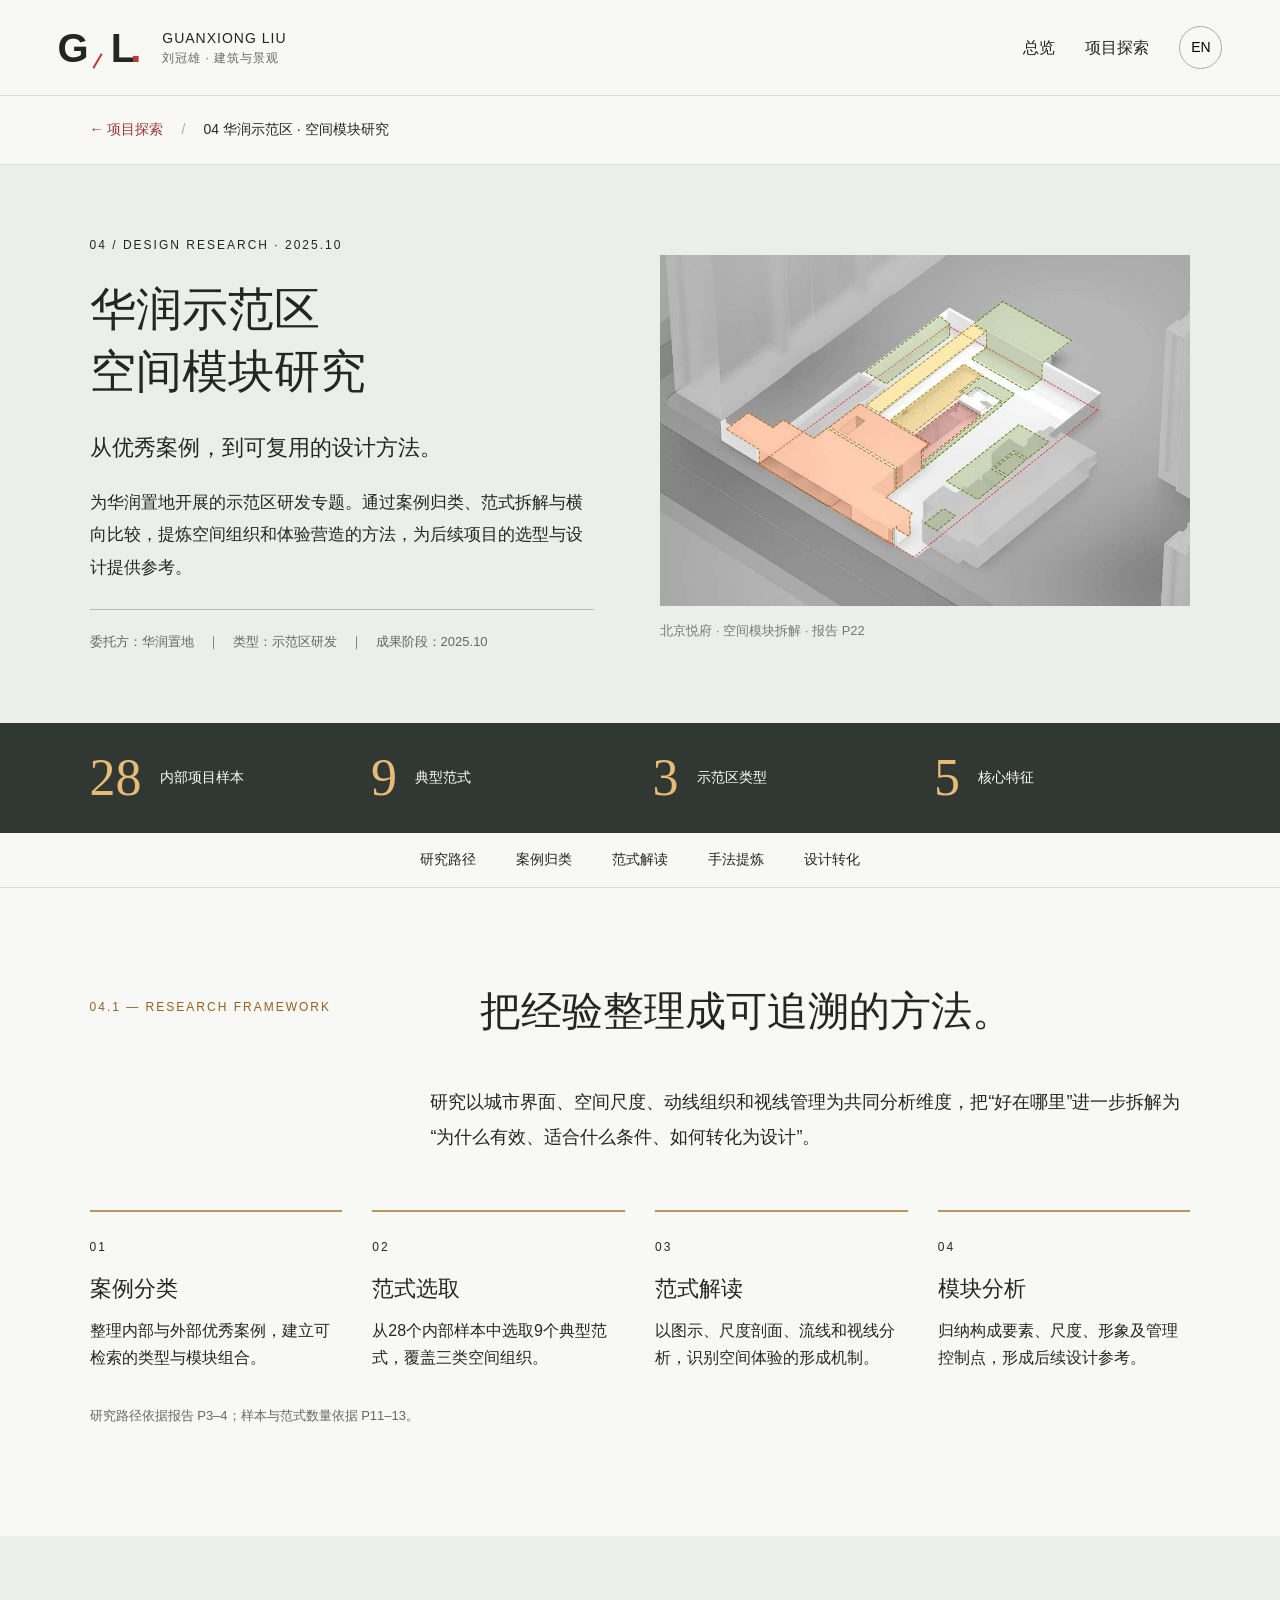
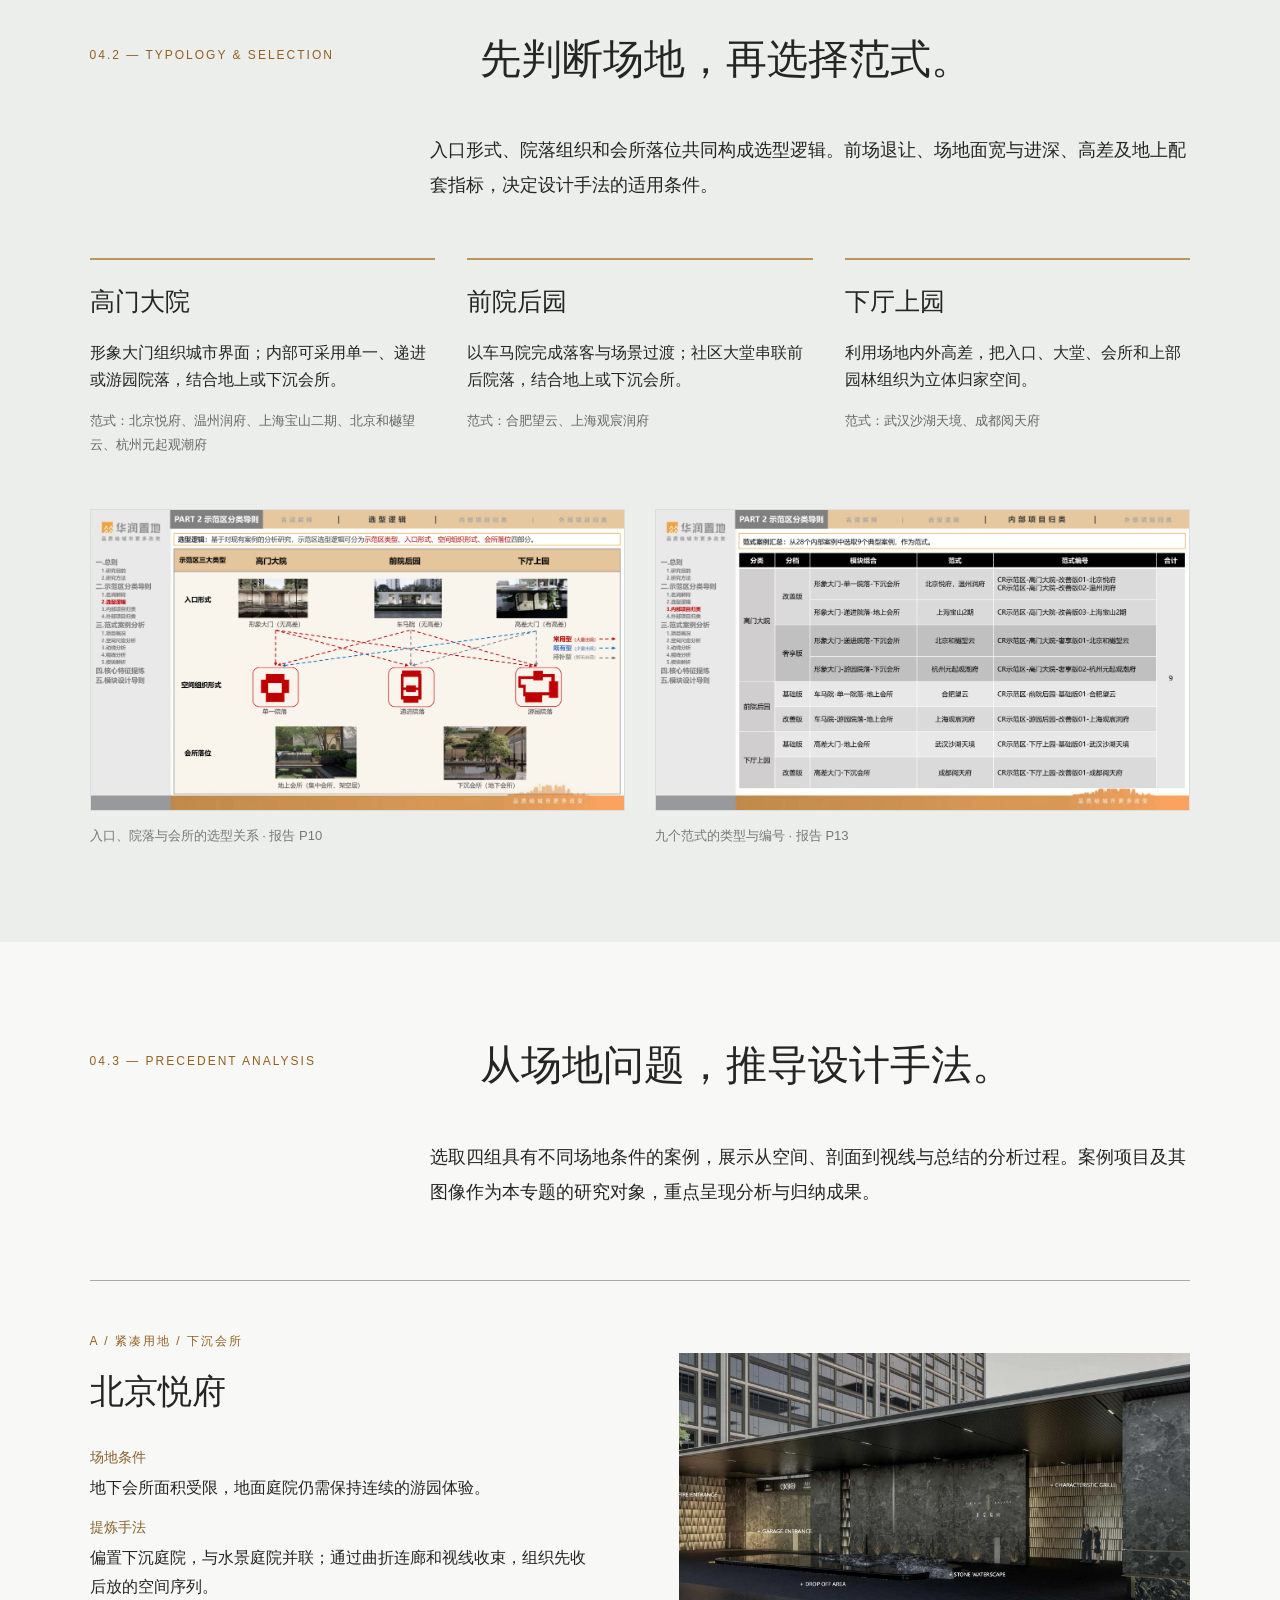
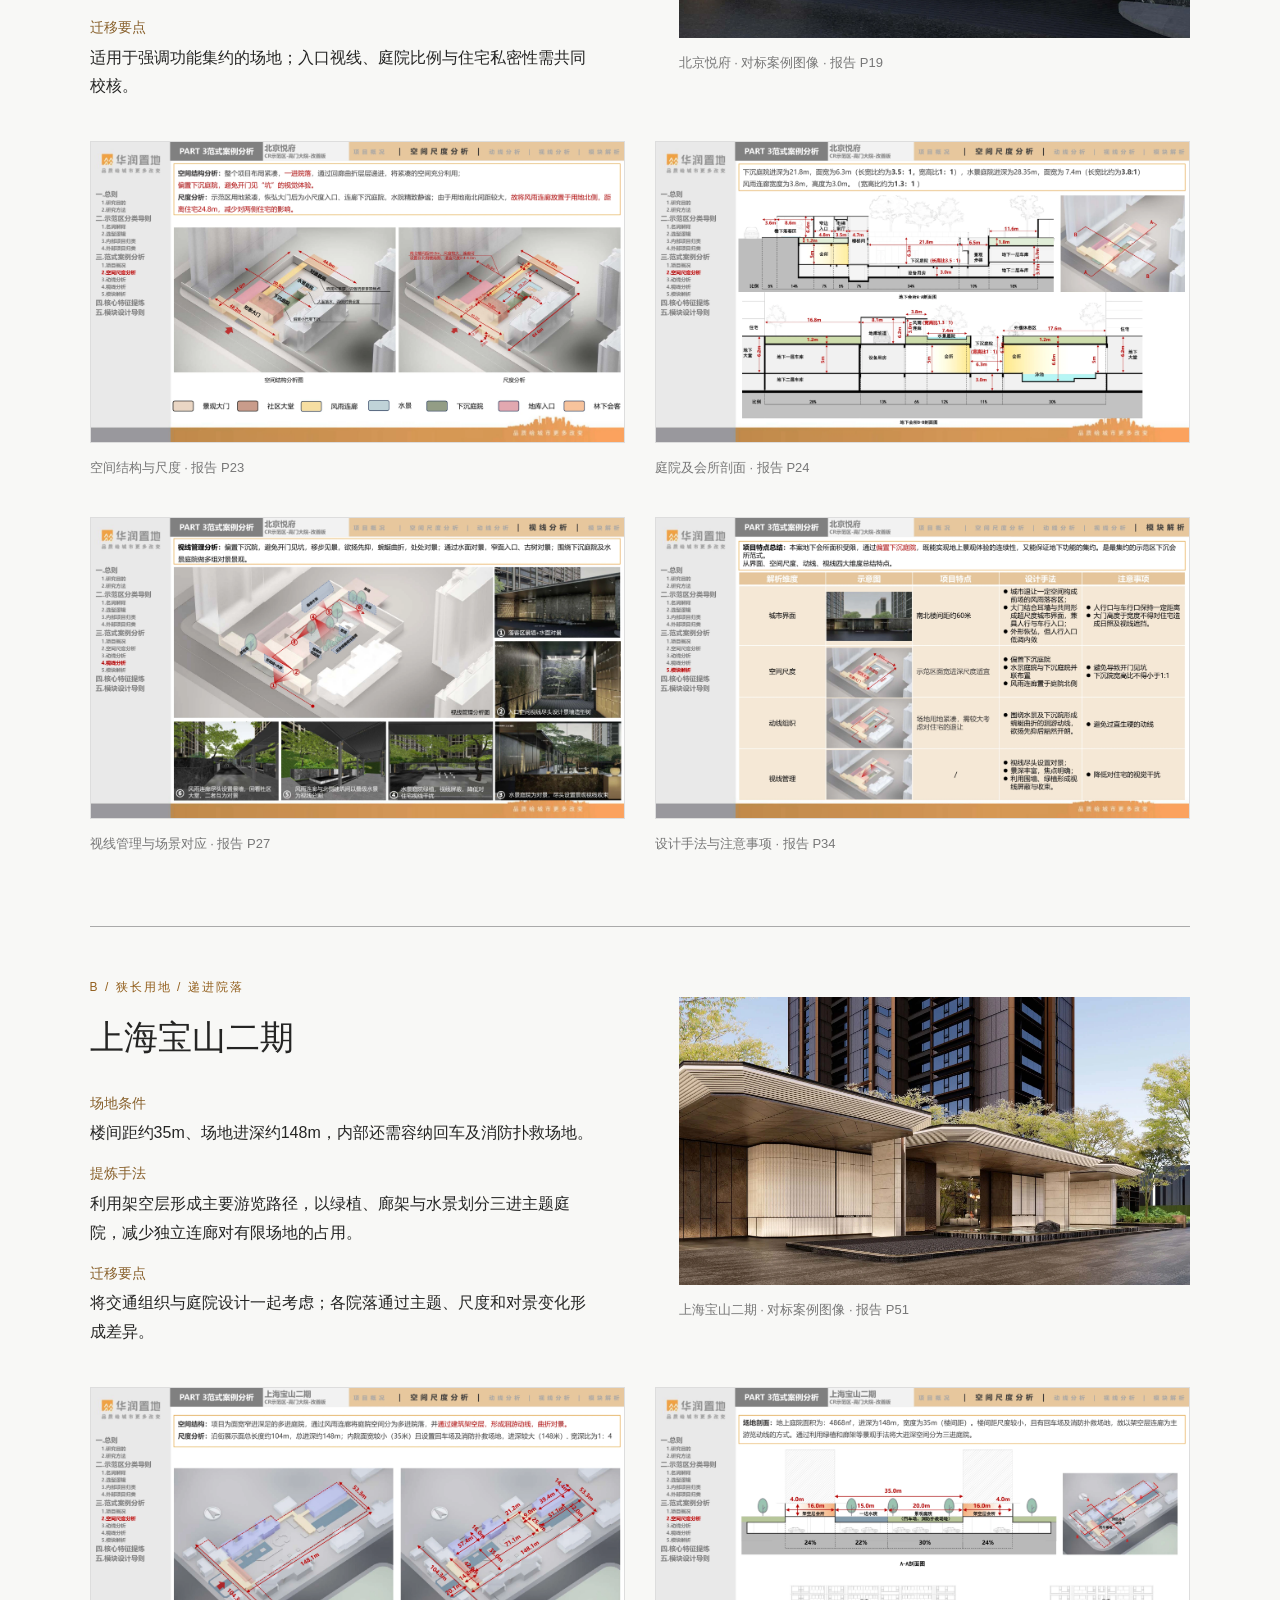
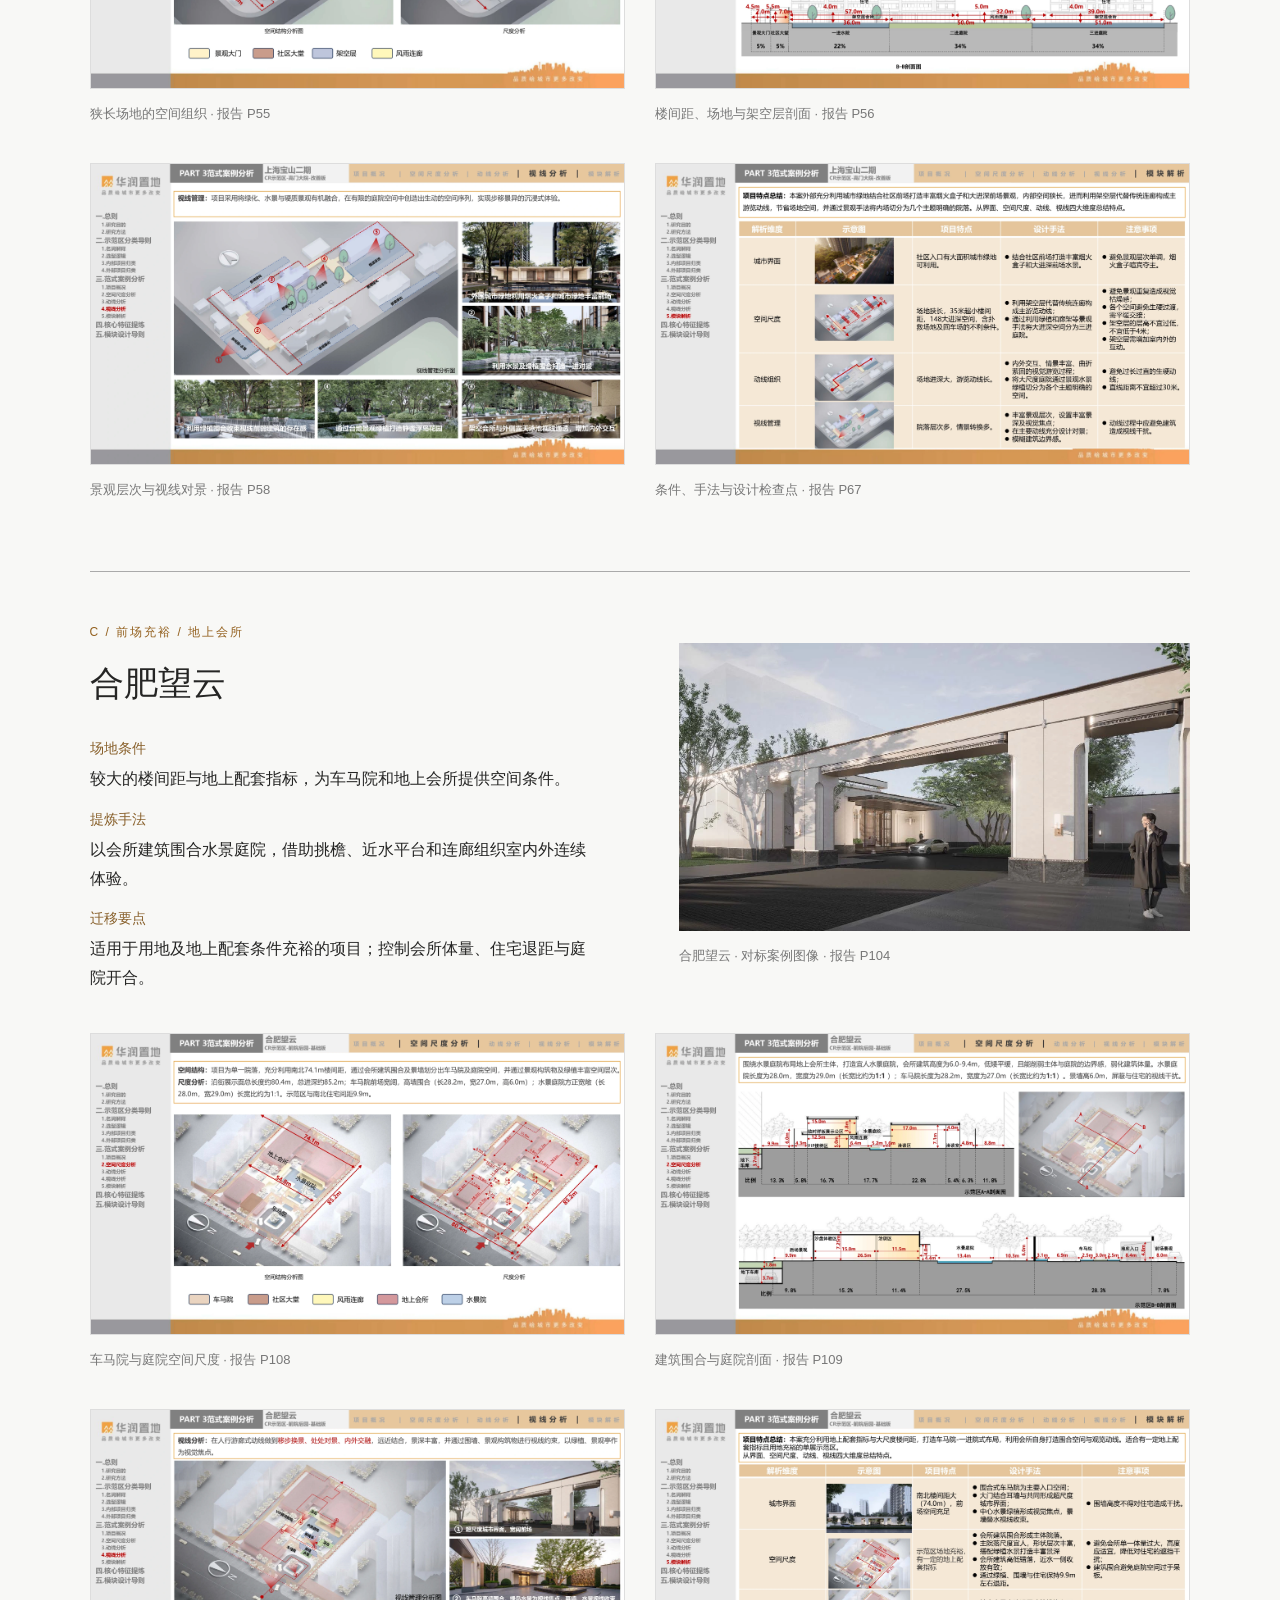
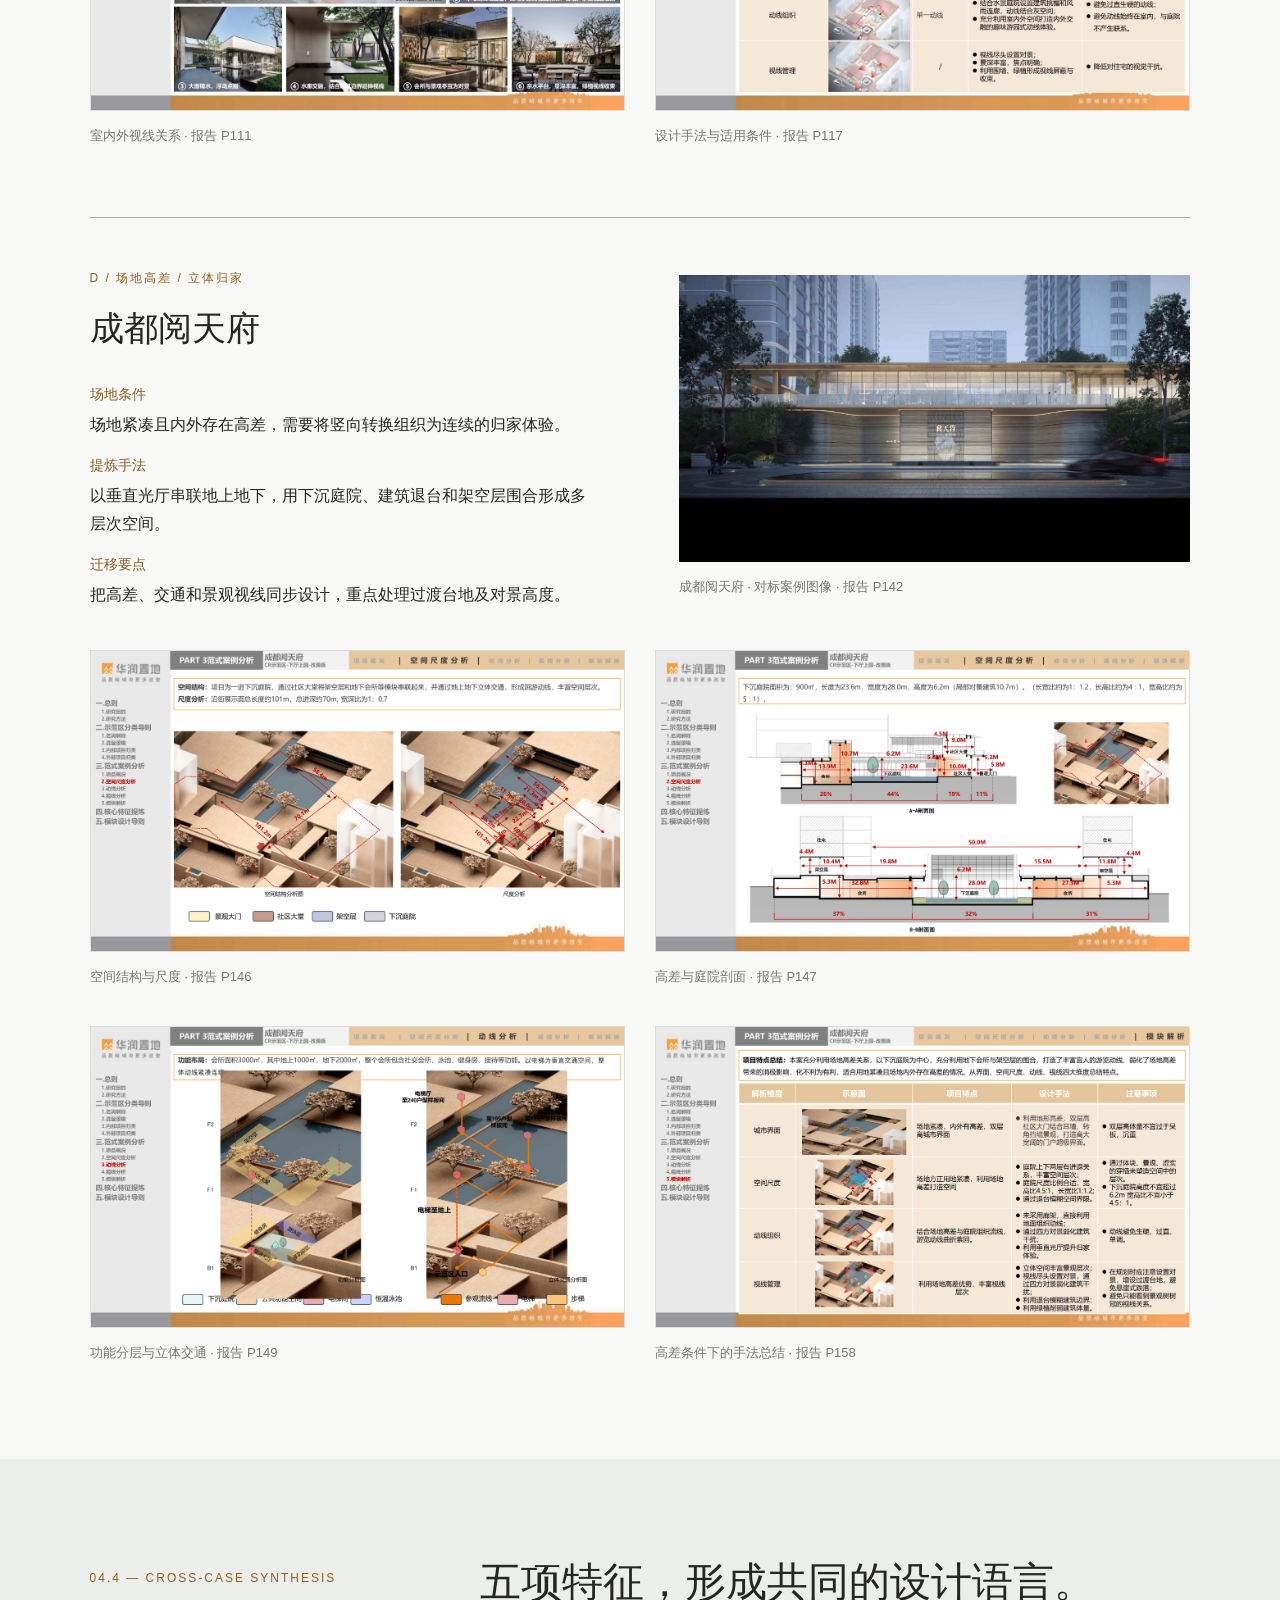
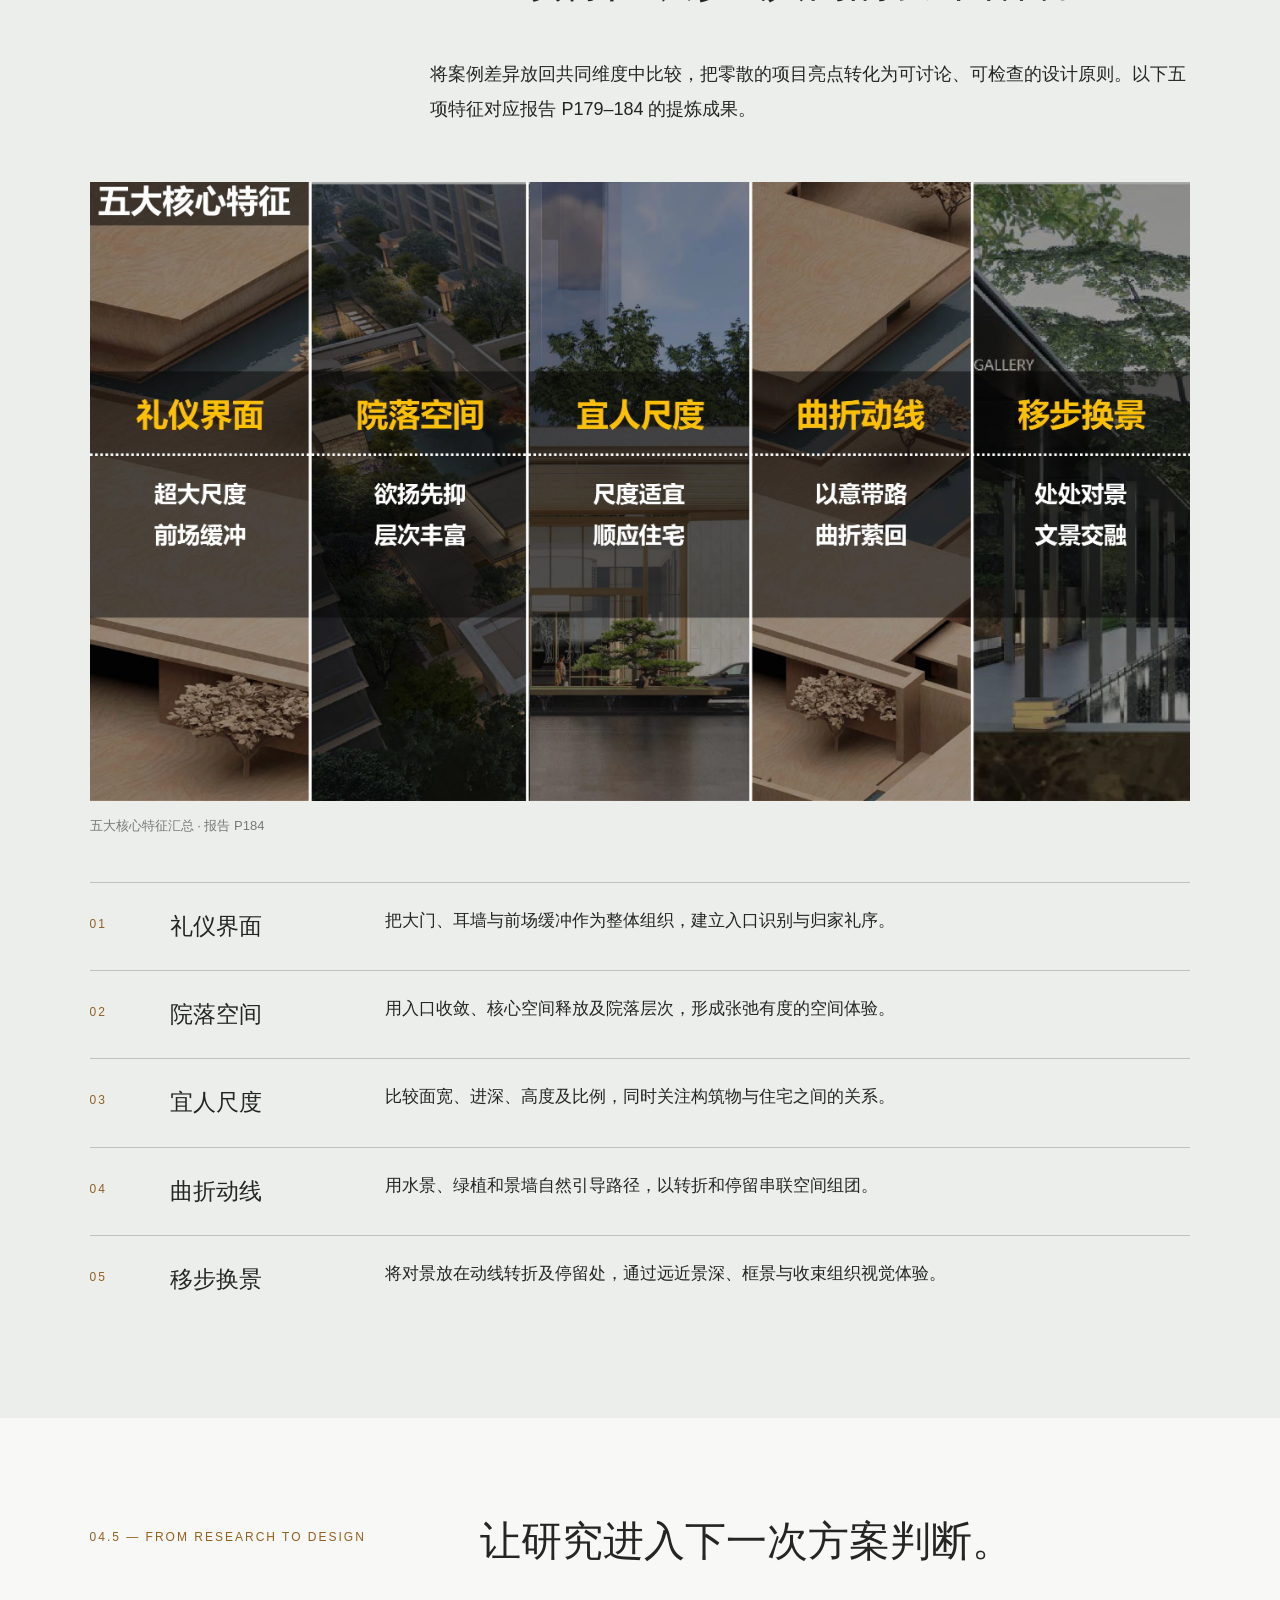
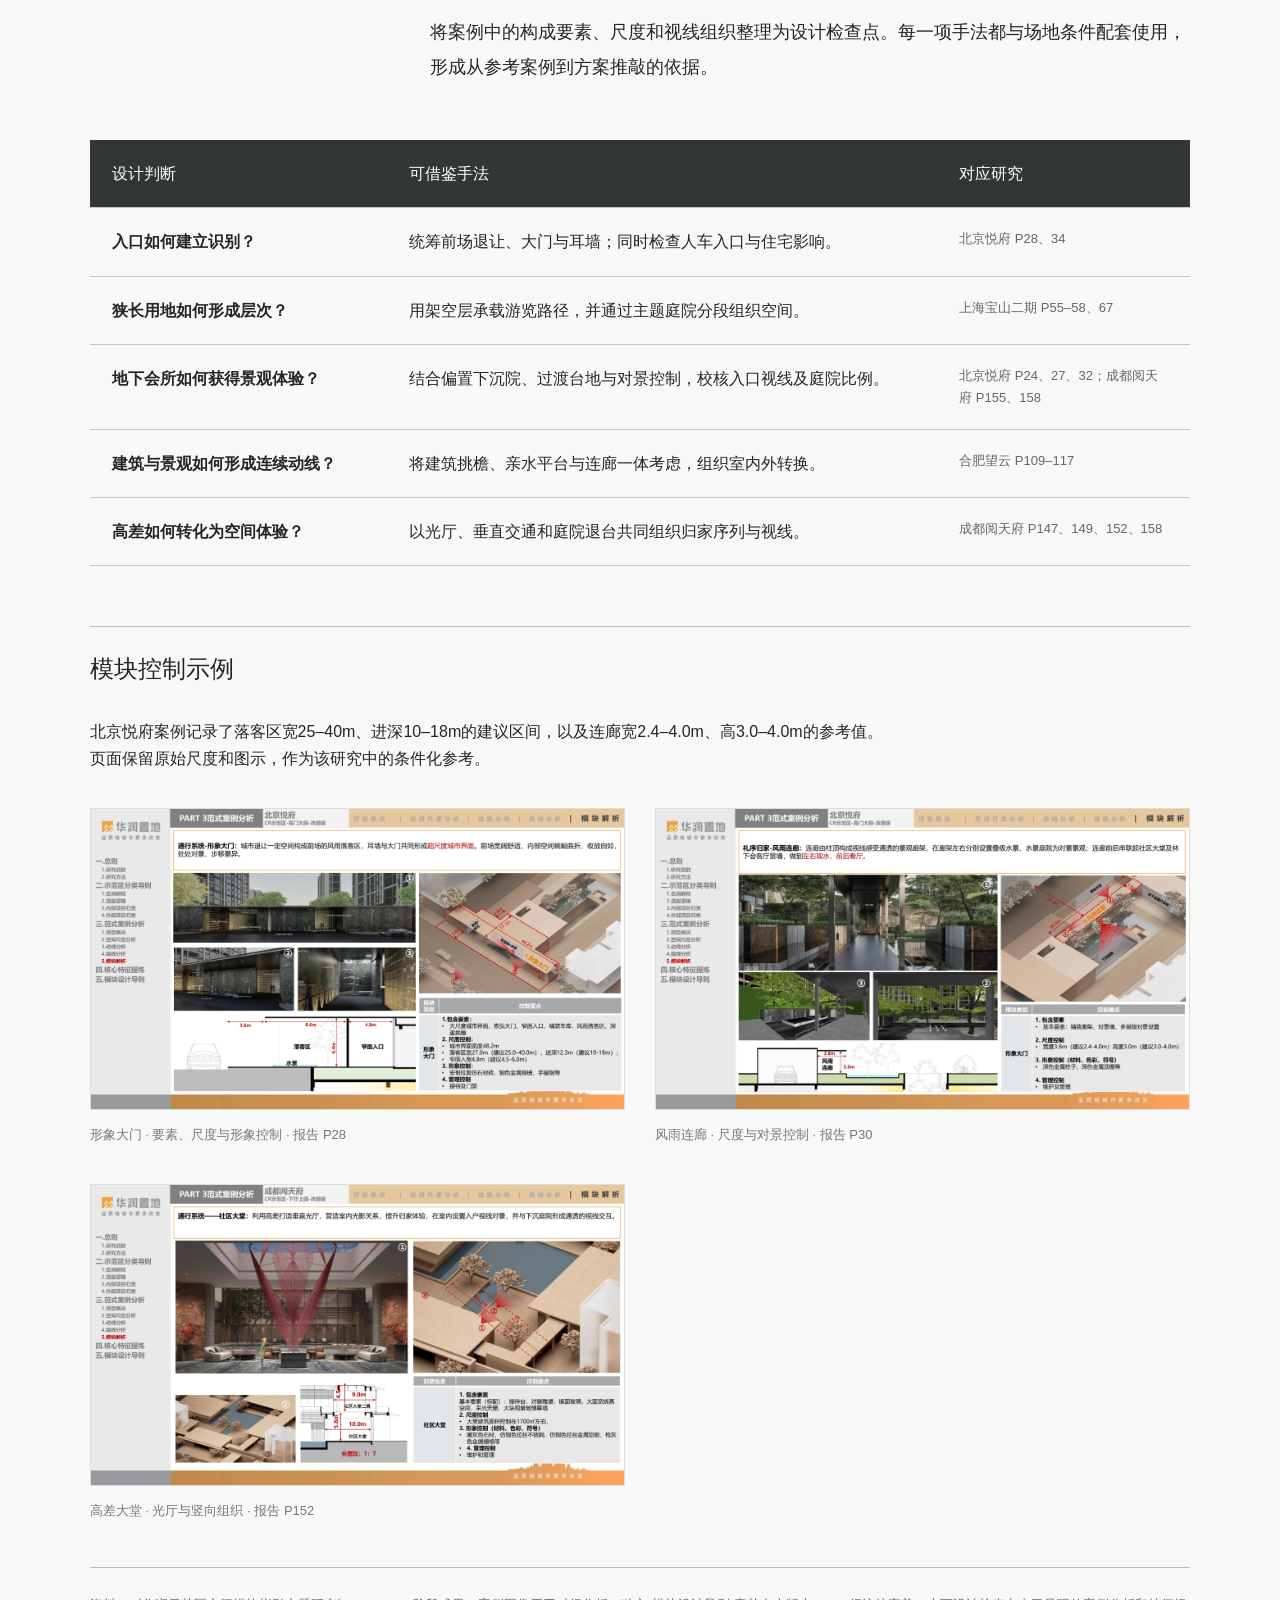
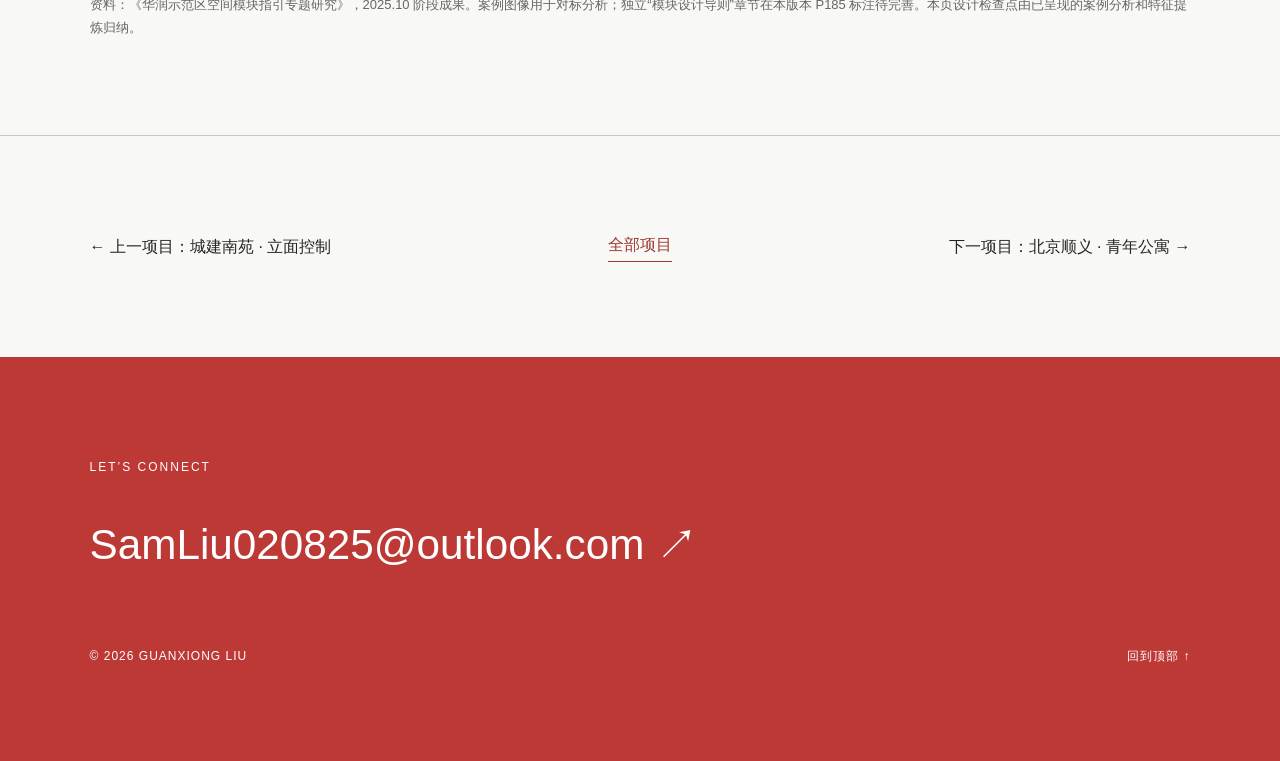
==== cr-research.html @ 7454d245 "Upload portfolio website" ====
<!DOCTYPE html>

<html data-title-en="CR Land · Spatial Design Research — Guanxiong Liu" data-title-zh="华润示范区研发 · 空间模块研究 — 刘冠雄" lang="zh-CN"><head><meta charset="utf-8"/><meta content="width=device-width,initial-scale=1" name="viewport"/><title>华润示范区研发 · 空间模块研究 — 刘冠雄</title><meta content="华润置地示范区研发：案例归类、范式解读、核心手法提炼与模块控制，建立可供后续项目参考的设计方法。" name="description"/><link href="data:image/svg+xml,%3Csvg xmlns='http://www.w3.org/2000/svg' viewBox='0 0 32 32'%3E%3Crect width='32' height='32' fill='%23c63837'/%3E%3Cpath d='M8 7v18h17M15 7v11h10' fill='none' stroke='white' stroke-width='3'/%3E%3C/svg%3E" rel="icon"/><link href="style.css" rel="stylesheet"/><link href="portfolio-layout.css" rel="stylesheet"/></head><body class="research-page project-page">
<header><a aria-label="总览 / Overview" class="brand" href="index.html#home">G<span class="brand-line"></span>L<span class="brand-dot">.</span></a><a class="name" href="index.html#about">GUANXIONG LIU<span data-en="Architecture &amp; Landscape" data-zh="刘冠雄 · 建筑与景观">刘冠雄 · 建筑与景观</span></a><nav aria-label="主导航 / Main navigation"><a data-en="Overview" data-zh="总览" href="index.html#home">总览</a><a data-en="Projects" data-project-index="" data-zh="项目探索" href="index.html#work">项目探索</a><button aria-label="Switch language" id="lang">EN</button></nav></header>
<main id="page-top"><div class="project-breadcrumb"><a data-en="← Projects" data-project-index="" data-zh="← 项目探索" href="index.html#work">← 项目探索</a><span class="breadcrumb-separator">/</span><span data-en="04 CR Land · Spatial Design Research" data-zh="04 华润示范区 · 空间模块研究">04 华润示范区 · 空间模块研究</span></div><section class="section cr-hero" id="home"><div class="cr-hero-copy"><span class="small">04 / DESIGN RESEARCH · 2025.10</span><h1 data-en="CR Land
Spatial Design Research" data-zh="华润示范区
空间模块研究">华润示范区
空间模块研究</h1><p class="cr-hero-line" data-en="Turning precedents into transferable design methods." data-zh="从优秀案例，到可复用的设计方法。">从优秀案例，到可复用的设计方法。</p><p data-en="A demonstration-area R&amp;D study for China Resources Land. Classification, spatial analysis and comparison turn precedent experience into references for future project selection and design." data-zh="为华润置地开展的示范区研发专题。通过案例归类、范式拆解与横向比较，提炼空间组织和体验营造的方法，为后续项目的选型与设计提供参考。">为华润置地开展的示范区研发专题。通过案例归类、范式拆解与横向比较，提炼空间组织和体验营造的方法，为后续项目的选型与设计提供参考。</p><p class="cr-meta" data-en="Client: China Resources Land · Type: Design R&amp;D · Research edition: October 2025" data-zh="委托方：华润置地　｜　类型：示范区研发　｜　成果阶段：2025.10">委托方：华润置地　｜　类型：示范区研发　｜　成果阶段：2025.10</p></div><figure><img alt="北京悦府 · 空间模块拆解" class="zoom" data-full="assets/cr-p22.webp" height="634" loading="lazy" src="assets/cr-image22.webp" width="958"/><figcaption data-en="Beijing Yuefu · Spatial module analysis · Report p.22" data-zh="北京悦府 · 空间模块拆解 · 报告 P22">北京悦府 · 空间模块拆解 · 报告 P22</figcaption></figure></section><div class="cr-stats"><div><strong>28</strong><span data-en="Internal project samples" data-zh="内部项目样本">内部项目样本</span></div><div><strong>9</strong><span data-en="Selected precedents" data-zh="典型范式">典型范式</span></div><div><strong>3</strong><span data-en="Spatial typologies" data-zh="示范区类型">示范区类型</span></div><div><strong>5</strong><span data-en="Core characteristics" data-zh="核心特征">核心特征</span></div></div><div class="project-menu"><a data-en="Method" data-zh="研究路径" href="#cr-method">研究路径</a><a data-en="Typologies" data-zh="案例归类" href="#cr-types">案例归类</a><a data-en="Case analysis" data-zh="范式解读" href="#cr-cases">范式解读</a><a data-en="Synthesis" data-zh="手法提炼" href="#cr-insights">手法提炼</a><a data-en="Application" data-zh="设计转化" href="#cr-guidance">设计转化</a></div><section class="section cr-section" id="cr-method"><div class="section-head"><span class="small">04.1 — RESEARCH FRAMEWORK</span><h2 data-en="Making design knowledge traceable." data-zh="把经验整理成可追溯的方法。">把经验整理成可追溯的方法。</h2></div><p class="section-copy" data-en="Urban interface, spatial scale, circulation and sightlines form a shared analytical framework: what works, why it works, where it applies and how it informs design." data-zh="研究以城市界面、空间尺度、动线组织和视线管理为共同分析维度，把“好在哪里”进一步拆解为“为什么有效、适合什么条件、如何转化为设计”。">研究以城市界面、空间尺度、动线组织和视线管理为共同分析维度，把“好在哪里”进一步拆解为“为什么有效、适合什么条件、如何转化为设计”。</p><div class="cr-steps"><article><span class="small">01</span><h3 data-en="Classify" data-zh="案例分类">案例分类</h3><p data-en="Organise internal and external precedents by type and module combination." data-zh="整理内部与外部优秀案例，建立可检索的类型与模块组合。">整理内部与外部优秀案例，建立可检索的类型与模块组合。</p></article><article><span class="small">02</span><h3 data-en="Select" data-zh="范式选取">范式选取</h3><p data-en="Select nine representative precedents from 28 internal samples across three typologies." data-zh="从28个内部样本中选取9个典型范式，覆盖三类空间组织。">从28个内部样本中选取9个典型范式，覆盖三类空间组织。</p></article><article><span class="small">03</span><h3 data-en="Analyse" data-zh="范式解读">范式解读</h3><p data-en="Read diagrams, sections, routes and sightlines to understand how spatial experience is formed." data-zh="以图示、尺度剖面、流线和视线分析，识别空间体验的形成机制。">以图示、尺度剖面、流线和视线分析，识别空间体验的形成机制。</p></article><article><span class="small">04</span><h3 data-en="Translate" data-zh="模块分析">模块分析</h3><p data-en="Summarise elements, dimensions, expression and management considerations for later design." data-zh="归纳构成要素、尺度、形象及管理控制点，形成后续设计参考。">归纳构成要素、尺度、形象及管理控制点，形成后续设计参考。</p></article></div><p class="cr-source" data-en="Method: report pp.3–4. Sample and precedent counts: pp.11–13." data-zh="研究路径依据报告 P3–4；样本与范式数量依据 P11–13。">研究路径依据报告 P3–4；样本与范式数量依据 P11–13。</p></section><section class="section cr-section" id="cr-types"><div class="section-head"><span class="small">04.2 — TYPOLOGY &amp; SELECTION</span><h2 data-en="Start with the site, then choose a type." data-zh="先判断场地，再选择范式。">先判断场地，再选择范式。</h2></div><p class="section-copy" data-en="Entrance configuration, courtyard organisation and clubhouse location establish the selection logic. Forecourt space, site proportions, level changes and above-ground programme allowance determine applicability." data-zh="入口形式、院落组织和会所落位共同构成选型逻辑。前场退让、场地面宽与进深、高差及地上配套指标，决定设计手法的适用条件。">入口形式、院落组织和会所落位共同构成选型逻辑。前场退让、场地面宽与进深、高差及地上配套指标，决定设计手法的适用条件。</p><div class="cr-types"><article><h3 data-en="Monumental gateway + courts" data-zh="高门大院">高门大院</h3><p data-en="A prominent gate defines the urban edge. Single, sequential or meandering courtyards combine with above-ground or sunken clubhouses." data-zh="形象大门组织城市界面；内部可采用单一、递进或游园院落，结合地上或下沉会所。">形象大门组织城市界面；内部可采用单一、递进或游园院落，结合地上或下沉会所。</p><p class="cr-source" data-en="Precedents: Beijing Yuefu, Wenzhou Runfu, Shanghai Baoshan II, Beijing Heyue Wangyun and Hangzhou Yuanqi Guanchao Fu" data-zh="范式：北京悦府、温州润府、上海宝山二期、北京和樾望云、杭州元起观潮府">范式：北京悦府、温州润府、上海宝山二期、北京和樾望云、杭州元起观潮府</p></article><article><h3 data-en="Arrival court + garden" data-zh="前院后园">前院后园</h3><p data-en="An arrival court introduces the residential setting. The lobby links front and rear courts with an above-ground or sunken clubhouse." data-zh="以车马院完成落客与场景过渡；社区大堂串联前后院落，结合地上或下沉会所。">以车马院完成落客与场景过渡；社区大堂串联前后院落，结合地上或下沉会所。</p><p class="cr-source" data-en="Precedents: Hefei Wangyun and Shanghai Guanchen Runfu" data-zh="范式：合肥望云、上海观宸润府">范式：合肥望云、上海观宸润府</p></article><article><h3 data-en="Lower lobby + upper garden" data-zh="下厅上园">下厅上园</h3><p data-en="Level changes organise the entrance, lobby, clubhouse and upper garden into a layered arrival sequence." data-zh="利用场地内外高差，把入口、大堂、会所和上部园林组织为立体归家空间。">利用场地内外高差，把入口、大堂、会所和上部园林组织为立体归家空间。</p><p class="cr-source" data-en="Precedents: Wuhan Shahu Tianjing and Chengdu Yuetianfu" data-zh="范式：武汉沙湖天境、成都阅天府">范式：武汉沙湖天境、成都阅天府</p></article></div><div class="duo cr-gallery"><figure><img alt="入口、院落与会所的选型关系" class="zoom" height="1463" loading="lazy" src="assets/cr-p10.webp" width="2600"/><figcaption data-en="Selection logic: entrance, courts and clubhouse · Report p.10" data-zh="入口、院落与会所的选型关系 · 报告 P10">入口、院落与会所的选型关系 · 报告 P10</figcaption></figure><figure><img alt="九个范式的类型与编号" class="zoom" height="1463" loading="lazy" src="assets/cr-p13.webp" width="2600"/><figcaption data-en="The nine precedents and their classifications · Report p.13" data-zh="九个范式的类型与编号 · 报告 P13">九个范式的类型与编号 · 报告 P13</figcaption></figure></div></section><section class="section cr-section" id="cr-cases"><div class="section-head"><span class="small">04.3 — PRECEDENT ANALYSIS</span><h2 data-en="From site constraints to design moves." data-zh="从场地问题，推导设计手法。">从场地问题，推导设计手法。</h2></div><p class="section-copy" data-en="Four cases with different site conditions show the analysis from spatial structure and sections to sightlines and synthesis. The projects and their imagery are precedents studied in this R&amp;D work." data-zh="选取四组具有不同场地条件的案例，展示从空间、剖面到视线与总结的分析过程。案例项目及其图像作为本专题的研究对象，重点呈现分析与归纳成果。">选取四组具有不同场地条件的案例，展示从空间、剖面到视线与总结的分析过程。案例项目及其图像作为本专题的研究对象，重点呈现分析与归纳成果。</p><article class="cr-case"><div class="cr-case-intro"><div><span class="small" data-en="A / Compact site / Sunken clubhouse" data-zh="A / 紧凑用地 / 下沉会所">A / 紧凑用地 / 下沉会所</span><h3 class="cr-case-title" data-en="Beijing Yuefu" data-zh="北京悦府">北京悦府</h3><div class="cr-case-point"><h4 data-en="Site condition" data-zh="场地条件">场地条件</h4><p data-en="A limited underground clubhouse footprint must coexist with a continuous garden experience." data-zh="地下会所面积受限，地面庭院仍需保持连续的游园体验。">地下会所面积受限，地面庭院仍需保持连续的游园体验。</p></div><div class="cr-case-point"><h4 data-en="Design moves" data-zh="提炼手法">提炼手法</h4><p data-en="Offset the sunken court beside a water court. A meandering colonnade and focused views create a sequence of compression and release." data-zh="偏置下沉庭院，与水景庭院并联；通过曲折连廊和视线收束，组织先收后放的空间序列。">偏置下沉庭院，与水景庭院并联；通过曲折连廊和视线收束，组织先收后放的空间序列。</p></div><div class="cr-case-point"><h4 data-en="Transfer to later projects" data-zh="迁移要点">迁移要点</h4><p data-en="Useful where spatial efficiency matters; review entrance views, court proportions and residential privacy together." data-zh="适用于强调功能集约的场地；入口视线、庭院比例与住宅私密性需共同校核。">适用于强调功能集约的场地；入口视线、庭院比例与住宅私密性需共同校核。</p></div></div><figure><img alt="北京悦府 · 对标案例图像" class="zoom" height="892" loading="lazy" src="assets/cr-image19.webp" width="1603"/><figcaption data-en="Beijing Yuefu · Precedent image · Report p.19" data-zh="北京悦府 · 对标案例图像 · 报告 P19">北京悦府 · 对标案例图像 · 报告 P19</figcaption></figure></div><div class="duo cr-gallery"><figure><img alt="空间结构与尺度" class="zoom" height="1463" loading="lazy" src="assets/cr-p23.webp" width="2600"/><figcaption data-en="Spatial structure and scale · Report p.23" data-zh="空间结构与尺度 · 报告 P23">空间结构与尺度 · 报告 P23</figcaption></figure><figure><img alt="庭院及会所剖面" class="zoom" height="1463" loading="lazy" src="assets/cr-p24.webp" width="2600"/><figcaption data-en="Courtyard and clubhouse sections · Report p.24" data-zh="庭院及会所剖面 · 报告 P24">庭院及会所剖面 · 报告 P24</figcaption></figure><figure><img alt="视线管理与场景对应" class="zoom" height="1463" loading="lazy" src="assets/cr-p27.webp" width="2600"/><figcaption data-en="Sightlines and their corresponding scenes · Report p.27" data-zh="视线管理与场景对应 · 报告 P27">视线管理与场景对应 · 报告 P27</figcaption></figure><figure><img alt="设计手法与注意事项" class="zoom" height="1463" loading="lazy" src="assets/cr-p34.webp" width="2600"/><figcaption data-en="Design moves and considerations · Report p.34" data-zh="设计手法与注意事项 · 报告 P34">设计手法与注意事项 · 报告 P34</figcaption></figure></div></article><article class="cr-case"><div class="cr-case-intro"><div><span class="small" data-en="B / Narrow site / Sequential courts" data-zh="B / 狭长用地 / 递进院落">B / 狭长用地 / 递进院落</span><h3 class="cr-case-title" data-en="Shanghai Baoshan II" data-zh="上海宝山二期">上海宝山二期</h3><div class="cr-case-point"><h4 data-en="Site condition" data-zh="场地条件">场地条件</h4><p data-en="An approximately 35 m building separation and 148 m site depth must also accommodate turning and emergency access areas." data-zh="楼间距约35m、场地进深约148m，内部还需容纳回车及消防扑救场地。">楼间距约35m、场地进深约148m，内部还需容纳回车及消防扑救场地。</p></div><div class="cr-case-point"><h4 data-en="Design moves" data-zh="提炼手法">提炼手法</h4><p data-en="Use open ground floors as the main route. Planting, colonnades and water divide the depth into three themed courts while conserving open space." data-zh="利用架空层形成主要游览路径，以绿植、廊架与水景划分三进主题庭院，减少独立连廊对有限场地的占用。">利用架空层形成主要游览路径，以绿植、廊架与水景划分三进主题庭院，减少独立连廊对有限场地的占用。</p></div><div class="cr-case-point"><h4 data-en="Transfer to later projects" data-zh="迁移要点">迁移要点</h4><p data-en="Coordinate circulation and garden design; vary themes, scale and focal views between courts." data-zh="将交通组织与庭院设计一起考虑；各院落通过主题、尺度和对景变化形成差异。">将交通组织与庭院设计一起考虑；各院落通过主题、尺度和对景变化形成差异。</p></div></div><figure><img alt="上海宝山二期 · 对标案例图像" class="zoom" height="1126" loading="lazy" src="assets/cr-image51.webp" width="2002"/><figcaption data-en="Shanghai Baoshan II · Precedent image · Report p.51" data-zh="上海宝山二期 · 对标案例图像 · 报告 P51">上海宝山二期 · 对标案例图像 · 报告 P51</figcaption></figure></div><div class="duo cr-gallery"><figure><img alt="狭长场地的空间组织" class="zoom" height="1463" loading="lazy" src="assets/cr-p55.webp" width="2600"/><figcaption data-en="Spatial organisation of the narrow site · Report p.55" data-zh="狭长场地的空间组织 · 报告 P55">狭长场地的空间组织 · 报告 P55</figcaption></figure><figure><img alt="楼间距、场地与架空层剖面" class="zoom" height="1463" loading="lazy" src="assets/cr-p56.webp" width="2600"/><figcaption data-en="Building separation and open-ground-floor sections · Report p.56" data-zh="楼间距、场地与架空层剖面 · 报告 P56">楼间距、场地与架空层剖面 · 报告 P56</figcaption></figure><figure><img alt="景观层次与视线对景" class="zoom" height="1463" loading="lazy" src="assets/cr-p58.webp" width="2600"/><figcaption data-en="Landscape layers and focal views · Report p.58" data-zh="景观层次与视线对景 · 报告 P58">景观层次与视线对景 · 报告 P58</figcaption></figure><figure><img alt="条件、手法与设计检查点" class="zoom" height="1463" loading="lazy" src="assets/cr-p67.webp" width="2600"/><figcaption data-en="Conditions, design moves and review points · Report p.67" data-zh="条件、手法与设计检查点 · 报告 P67">条件、手法与设计检查点 · 报告 P67</figcaption></figure></div></article><article class="cr-case"><div class="cr-case-intro"><div><span class="small" data-en="C / Generous forecourt / Above-ground clubhouse" data-zh="C / 前场充裕 / 地上会所">C / 前场充裕 / 地上会所</span><h3 class="cr-case-title" data-en="Hefei Wangyun" data-zh="合肥望云">合肥望云</h3><div class="cr-case-point"><h4 data-en="Site condition" data-zh="场地条件">场地条件</h4><p data-en="Generous building spacing and above-ground programme allowance support an arrival court and clubhouse." data-zh="较大的楼间距与地上配套指标，为车马院和地上会所提供空间条件。">较大的楼间距与地上配套指标，为车马院和地上会所提供空间条件。</p></div><div class="cr-case-point"><h4 data-en="Design moves" data-zh="提炼手法">提炼手法</h4><p data-en="Clubhouse volumes enclose a water court. Eaves, waterside terraces and colonnades connect interior and exterior experiences." data-zh="以会所建筑围合水景庭院，借助挑檐、近水平台和连廊组织室内外连续体验。">以会所建筑围合水景庭院，借助挑檐、近水平台和连廊组织室内外连续体验。</p></div><div class="cr-case-point"><h4 data-en="Transfer to later projects" data-zh="迁移要点">迁移要点</h4><p data-en="Applicable to generous sites with above-ground allowance; coordinate building mass, residential setbacks and court enclosure." data-zh="适用于用地及地上配套条件充裕的项目；控制会所体量、住宅退距与庭院开合。">适用于用地及地上配套条件充裕的项目；控制会所体量、住宅退距与庭院开合。</p></div></div><figure><img alt="合肥望云 · 对标案例图像" class="zoom" height="767" loading="lazy" src="assets/cr-image104.webp" width="1364"/><figcaption data-en="Hefei Wangyun · Precedent image · Report p.104" data-zh="合肥望云 · 对标案例图像 · 报告 P104">合肥望云 · 对标案例图像 · 报告 P104</figcaption></figure></div><div class="duo cr-gallery"><figure><img alt="车马院与庭院空间尺度" class="zoom" height="1463" loading="lazy" src="assets/cr-p108.webp" width="2600"/><figcaption data-en="Arrival court and garden dimensions · Report p.108" data-zh="车马院与庭院空间尺度 · 报告 P108">车马院与庭院空间尺度 · 报告 P108</figcaption></figure><figure><img alt="建筑围合与庭院剖面" class="zoom" height="1463" loading="lazy" src="assets/cr-p109.webp" width="2600"/><figcaption data-en="Enclosure and courtyard sections · Report p.109" data-zh="建筑围合与庭院剖面 · 报告 P109">建筑围合与庭院剖面 · 报告 P109</figcaption></figure><figure><img alt="室内外视线关系" class="zoom" height="1463" loading="lazy" src="assets/cr-p111.webp" width="2600"/><figcaption data-en="Interior and exterior sightlines · Report p.111" data-zh="室内外视线关系 · 报告 P111">室内外视线关系 · 报告 P111</figcaption></figure><figure><img alt="设计手法与适用条件" class="zoom" height="1463" loading="lazy" src="assets/cr-p117.webp" width="2600"/><figcaption data-en="Design moves and applicability · Report p.117" data-zh="设计手法与适用条件 · 报告 P117">设计手法与适用条件 · 报告 P117</figcaption></figure></div></article><article class="cr-case"><div class="cr-case-intro"><div><span class="small" data-en="D / Level changes / Layered arrival" data-zh="D / 场地高差 / 立体归家">D / 场地高差 / 立体归家</span><h3 class="cr-case-title" data-en="Chengdu Yuetianfu" data-zh="成都阅天府">成都阅天府</h3><div class="cr-case-point"><h4 data-en="Site condition" data-zh="场地条件">场地条件</h4><p data-en="A compact site with external level changes requires a continuous arrival experience across floors." data-zh="场地紧凑且内外存在高差，需要将竖向转换组织为连续的归家体验。">场地紧凑且内外存在高差，需要将竖向转换组织为连续的归家体验。</p></div><div class="cr-case-point"><h4 data-en="Design moves" data-zh="提炼手法">提炼手法</h4><p data-en="A naturally lit vertical lobby connects levels. A sunken court, terraces and open ground floors create a layered enclosure." data-zh="以垂直光厅串联地上地下，用下沉庭院、建筑退台和架空层围合形成多层次空间。">以垂直光厅串联地上地下，用下沉庭院、建筑退台和架空层围合形成多层次空间。</p></div><div class="cr-case-point"><h4 data-en="Transfer to later projects" data-zh="迁移要点">迁移要点</h4><p data-en="Design level changes, circulation and views together, with attention to transition terraces and viewing heights." data-zh="把高差、交通和景观视线同步设计，重点处理过渡台地及对景高度。">把高差、交通和景观视线同步设计，重点处理过渡台地及对景高度。</p></div></div><figure><img alt="成都阅天府 · 对标案例图像" class="zoom" height="612" loading="lazy" src="assets/cr-image142.webp" width="1093"/><figcaption data-en="Chengdu Yuetianfu · Precedent image · Report p.142" data-zh="成都阅天府 · 对标案例图像 · 报告 P142">成都阅天府 · 对标案例图像 · 报告 P142</figcaption></figure></div><div class="duo cr-gallery"><figure><img alt="空间结构与尺度" class="zoom" height="1463" loading="lazy" src="assets/cr-p146.webp" width="2600"/><figcaption data-en="Spatial structure and scale · Report p.146" data-zh="空间结构与尺度 · 报告 P146">空间结构与尺度 · 报告 P146</figcaption></figure><figure><img alt="高差与庭院剖面" class="zoom" height="1463" loading="lazy" src="assets/cr-p147.webp" width="2600"/><figcaption data-en="Level changes and courtyard sections · Report p.147" data-zh="高差与庭院剖面 · 报告 P147">高差与庭院剖面 · 报告 P147</figcaption></figure><figure><img alt="功能分层与立体交通" class="zoom" height="1463" loading="lazy" src="assets/cr-p149.webp" width="2600"/><figcaption data-en="Programme layers and vertical circulation · Report p.149" data-zh="功能分层与立体交通 · 报告 P149">功能分层与立体交通 · 报告 P149</figcaption></figure><figure><img alt="高差条件下的手法总结" class="zoom" height="1463" loading="lazy" src="assets/cr-p158.webp" width="2600"/><figcaption data-en="Synthesis for sites with level changes · Report p.158" data-zh="高差条件下的手法总结 · 报告 P158">高差条件下的手法总结 · 报告 P158</figcaption></figure></div></article></section><section class="section cr-section" id="cr-insights"><div class="section-head"><span class="small">04.4 — CROSS-CASE SYNTHESIS</span><h2 data-en="Five characteristics, a shared design language." data-zh="五项特征，形成共同的设计语言。">五项特征，形成共同的设计语言。</h2></div><p class="section-copy" data-en="Comparing different projects through the same dimensions turns individual highlights into principles that can be discussed and reviewed. These five characteristics follow the synthesis on report pp.179–184." data-zh="将案例差异放回共同维度中比较，把零散的项目亮点转化为可讨论、可检查的设计原则。以下五项特征对应报告 P179–184 的提炼成果。">将案例差异放回共同维度中比较，把零散的项目亮点转化为可讨论、可检查的设计原则。以下五项特征对应报告 P179–184 的提炼成果。</p><figure><img alt="五大核心特征汇总" class="zoom" height="1463" loading="lazy" src="assets/cr-p184.webp" width="2600"/><figcaption data-en="Five core characteristics · Report p.184" data-zh="五大核心特征汇总 · 报告 P184">五大核心特征汇总 · 报告 P184</figcaption></figure><div class="cr-traits"><article><span class="small">01</span><h3 data-en="Ceremonial interface" data-zh="礼仪界面">礼仪界面</h3><p data-en="Coordinate the gate, side walls and forecourt to establish arrival identity and sequence." data-zh="把大门、耳墙与前场缓冲作为整体组织，建立入口识别与归家礼序。">把大门、耳墙与前场缓冲作为整体组织，建立入口识别与归家礼序。</p></article><article><span class="small">02</span><h3 data-en="Courtyard sequence" data-zh="院落空间">院落空间</h3><p data-en="Combine a compressed entrance, an opening core and layered courts to vary spatial intensity." data-zh="用入口收敛、核心空间释放及院落层次，形成张弛有度的空间体验。">用入口收敛、核心空间释放及院落层次，形成张弛有度的空间体验。</p></article><article><span class="small">03</span><h3 data-en="Human scale" data-zh="宜人尺度">宜人尺度</h3><p data-en="Study width, depth, height and proportions alongside the relationship to residential buildings." data-zh="比较面宽、进深、高度及比例，同时关注构筑物与住宅之间的关系。">比较面宽、进深、高度及比例，同时关注构筑物与住宅之间的关系。</p></article><article><span class="small">04</span><h3 data-en="Meandering circulation" data-zh="曲折动线">曲折动线</h3><p data-en="Let water, planting and walls guide routes; connect spaces through turns and pauses." data-zh="用水景、绿植和景墙自然引导路径，以转折和停留串联空间组团。">用水景、绿植和景墙自然引导路径，以转折和停留串联空间组团。</p></article><article><span class="small">05</span><h3 data-en="Changing views" data-zh="移步换景">移步换景</h3><p data-en="Place focal scenes at turns and pauses, organising views through depth, framing and enclosure." data-zh="将对景放在动线转折及停留处，通过远近景深、框景与收束组织视觉体验。">将对景放在动线转折及停留处，通过远近景深、框景与收束组织视觉体验。</p></article></div></section><section class="section cr-section" id="cr-guidance"><div class="section-head"><span class="small">04.5 — FROM RESEARCH TO DESIGN</span><h2 data-en="Bringing research into the next design decision." data-zh="让研究进入下一次方案判断。">让研究进入下一次方案判断。</h2></div><p class="section-copy" data-en="Translate precedent elements, dimensions and views into design review points. Each move is paired with site conditions to support the next design iteration." data-zh="将案例中的构成要素、尺度和视线组织整理为设计检查点。每一项手法都与场地条件配套使用，形成从参考案例到方案推敲的依据。">将案例中的构成要素、尺度和视线组织整理为设计检查点。每一项手法都与场地条件配套使用，形成从参考案例到方案推敲的依据。</p><div class="cr-table-wrap"><table class="cr-table"><thead><tr><th data-en="Design decision" data-zh="设计判断" scope="col">设计判断</th><th data-en="Transferable move" data-zh="可借鉴手法" scope="col">可借鉴手法</th><th data-en="Research reference" data-zh="对应研究" scope="col">对应研究</th></tr></thead><tbody><tr><th data-en="How should arrival be expressed?" data-zh="入口如何建立识别？" scope="row">入口如何建立识别？</th><td data-en="Coordinate forecourt setback, gate and side walls; review pedestrian/vehicle entries and residential impacts." data-zh="统筹前场退让、大门与耳墙；同时检查人车入口与住宅影响。">统筹前场退让、大门与耳墙；同时检查人车入口与住宅影响。</td><td data-en="Beijing Yuefu pp.28, 34" data-zh="北京悦府 P28、34">北京悦府 P28、34</td></tr><tr><th data-en="How can a narrow site gain layers?" data-zh="狭长用地如何形成层次？" scope="row">狭长用地如何形成层次？</th><td data-en="Route through open ground floors and organise the site into themed courts." data-zh="用架空层承载游览路径，并通过主题庭院分段组织空间。">用架空层承载游览路径，并通过主题庭院分段组织空间。</td><td data-en="Shanghai Baoshan II pp.55–58, 67" data-zh="上海宝山二期 P55–58、67">上海宝山二期 P55–58、67</td></tr><tr><th data-en="How can an underground clubhouse engage the garden?" data-zh="地下会所如何获得景观体验？" scope="row">地下会所如何获得景观体验？</th><td data-en="Combine an offset court, transition terraces and focal views; review entrance sightlines and court proportions." data-zh="结合偏置下沉院、过渡台地与对景控制，校核入口视线及庭院比例。">结合偏置下沉院、过渡台地与对景控制，校核入口视线及庭院比例。</td><td data-en="Beijing Yuefu pp.24, 27, 32; Chengdu Yuetianfu pp.155, 158" data-zh="北京悦府 P24、27、32；成都阅天府 P155、158">北京悦府 P24、27、32；成都阅天府 P155、158</td></tr><tr><th data-en="How can architecture and landscape connect?" data-zh="建筑与景观如何形成连续动线？" scope="row">建筑与景观如何形成连续动线？</th><td data-en="Coordinate eaves, waterside terraces and colonnades for transitions between indoors and outdoors." data-zh="将建筑挑檐、亲水平台与连廊一体考虑，组织室内外转换。">将建筑挑檐、亲水平台与连廊一体考虑，组织室内外转换。</td><td data-en="Hefei Wangyun pp.109–117" data-zh="合肥望云 P109–117">合肥望云 P109–117</td></tr><tr><th data-en="How can level changes enrich experience?" data-zh="高差如何转化为空间体验？" scope="row">高差如何转化为空间体验？</th><td data-en="Use a naturally lit lobby, vertical circulation and garden terraces to organise arrival and views." data-zh="以光厅、垂直交通和庭院退台共同组织归家序列与视线。">以光厅、垂直交通和庭院退台共同组织归家序列与视线。</td><td data-en="Chengdu Yuetianfu pp.147, 149, 152, 158" data-zh="成都阅天府 P147、149、152、158">成都阅天府 P147、149、152、158</td></tr></tbody></table></div><h3 class="gallery-title" data-en="Examples of module control" data-zh="模块控制示例">模块控制示例</h3><p class="cr-module-copy" data-en="The Beijing Yuefu study records suggested drop-off dimensions of 25–40 m wide by 10–18 m deep, and colonnade references of 2.4–4.0 m wide by 3.0–4.0 m high. Original dimensions and diagrams are retained as context-dependent references from the study." data-zh="北京悦府案例记录了落客区宽25–40m、进深10–18m的建议区间，以及连廊宽2.4–4.0m、高3.0–4.0m的参考值。页面保留原始尺度和图示，作为该研究中的条件化参考。">北京悦府案例记录了落客区宽25–40m、进深10–18m的建议区间，以及连廊宽2.4–4.0m、高3.0–4.0m的参考值。页面保留原始尺度和图示，作为该研究中的条件化参考。</p><div class="duo cr-gallery"><figure><img alt="形象大门 · 要素、尺度与形象控制" class="zoom" height="1463" loading="lazy" src="assets/cr-p28.webp" width="2600"/><figcaption data-en="Gateway: elements, dimensions and expression · Report p.28" data-zh="形象大门 · 要素、尺度与形象控制 · 报告 P28">形象大门 · 要素、尺度与形象控制 · 报告 P28</figcaption></figure><figure><img alt="风雨连廊 · 尺度与对景控制" class="zoom" height="1463" loading="lazy" src="assets/cr-p30.webp" width="2600"/><figcaption data-en="Colonnade: dimensions and views · Report p.30" data-zh="风雨连廊 · 尺度与对景控制 · 报告 P30">风雨连廊 · 尺度与对景控制 · 报告 P30</figcaption></figure><figure><img alt="高差大堂 · 光厅与竖向组织" class="zoom" height="1463" loading="lazy" src="assets/cr-p152.webp" width="2600"/><figcaption data-en="Lobby across levels: daylight and vertical organisation · Report p.152" data-zh="高差大堂 · 光厅与竖向组织 · 报告 P152">高差大堂 · 光厅与竖向组织 · 报告 P152</figcaption></figure></div><p class="cr-source cr-source-note" data-en="Source: CR Land Demonstration Area Spatial Module Study, October 2025 research edition. Case imagery is used for precedent analysis. The separate Module Design Guidelines chapter is marked for further development on p.185. Review points on this page are summarised from the case analyses and core characteristics." data-zh="资料：《华润示范区空间模块指引专题研究》，2025.10 阶段成果。案例图像用于对标分析；独立“模块设计导则”章节在本版本 P185 标注待完善。本页设计检查点由已呈现的案例分析和特征提炼归纳。">资料：《华润示范区空间模块指引专题研究》，2025.10 阶段成果。案例图像用于对标分析；独立“模块设计导则”章节在本版本 P185 标注待完善。本页设计检查点由已呈现的案例分析和特征提炼归纳。</p></section><nav aria-label="项目切换 / Project navigation" class="section project-pagination"><a class="project-previous" data-en="← Previous: Nanyuan · Facade Control" data-project-peer="" data-zh="← 上一项目：城建南苑 · 立面控制" href="nanyuan.html">← 上一项目：城建南苑 · 立面控制</a><a class="project-all" data-en="All projects" data-project-index="" data-zh="全部项目" href="index.html#work">全部项目</a><a class="project-next" data-en="Next: Shunyi · Youth Apartments →" data-project-peer="" data-zh="下一项目：北京顺义 · 青年公寓 →" href="shunyi-apartments.html">下一项目：北京顺义 · 青年公寓 →</a></nav><footer class="section"><span class="small">LET’S CONNECT</span><a class="email" href="mailto:SamLiu020825@outlook.com">SamLiu020825@outlook.com ↗</a><div><span>© 2026 GUANXIONG LIU</span><a data-en="BACK TO TOP ↑" data-zh="回到顶部 ↑" href="#page-top">回到顶部 ↑</a></div></footer></main><dialog id="lightbox"><button aria-label="Close image" id="close">×</button><div class="lightbox-frame"><img alt=""/></div><p data-en="Click outside the image or press Esc to close" data-zh="点击图像外部或按 Esc 关闭">点击图像外部或按 Esc 关闭</p></dialog><script src="app.js"></script><script src="research.js"></script></body></html>
---- style.css ----
*{box-sizing:border-box}html{scroll-behavior:smooth;scroll-padding-top:105px}body{margin:0;background:#f8f8f6;color:#252524;font-family:Arial,"PingFang SC","Microsoft YaHei",sans-serif;font-size:16px;line-height:1.7}a{color:inherit;text-decoration:none}button{font:inherit;cursor:pointer}header{height:96px;padding:0 4.5%;display:flex;align-items:center;gap:26px;background:#f8f8f6f2;position:sticky;top:0;z-index:20;backdrop-filter:blur(14px);border-bottom:1px solid #ddd}.brand{font-size:40px;font-weight:bold;letter-spacing:-5px;line-height:1}.brand-dot{color:#bd3935}.brand-line{display:inline-block;width:17px;height:2px;background:#bd3935;transform:rotate(-60deg);margin:0 5px}.name{font-size:14px;line-height:1.5;letter-spacing:1px}.name span{display:block;font-size:12px;color:#666;letter-spacing:1px}nav{margin-left:auto;display:flex;gap:30px;align-items:center}nav a:hover{color:#bd3935}nav button{border:1px solid #aaa;background:transparent;border-radius:50%;width:43px;height:43px;font-size:14px}a:focus-visible,button:focus-visible,.zoom:focus-visible{outline:3px solid #bd3935;outline-offset:5px}.hero{padding:24px 2% 0}.hero-top,.hero-bottom{display:flex;justify-content:space-between;font-size:12px;letter-spacing:1px;padding:0 2.5% 18px}.hero-bottom{padding-top:17px}.hero-image{position:relative;display:block;height:calc(100svh - 195px);min-height:460px;overflow:hidden;background:#332a29}.hero-image>img{width:100%;height:100%;object-fit:cover;transition:transform 1.2s}.hero-image:hover>img{transform:scale(1.025)}.hero-image:after{content:"";position:absolute;inset:0;background:linear-gradient(0deg,#0009,transparent 70%)}.hero-title{position:absolute;bottom:9%;left:5%;color:white;z-index:1}.eyebrow,.small{font-size:12px;letter-spacing:2px}.hero-title h1{font-family:Georgia,"Songti SC",serif;font-weight:400;font-size:clamp(70px,9vw,150px);line-height:1.08;margin:22px 0}.hero-title h1 span{color:#de5745}.hero-title p{font-size:17px}.open-project{position:absolute;right:5%;bottom:11%;z-index:1;color:white;border-bottom:1px solid white;padding-bottom:8px;font-size:14px}.section{padding:95px 7%}.section-head{display:grid;grid-template-columns:1fr 2fr;gap:35px;align-items:start;margin-bottom:45px}h2{font-weight:400;font-family:Georgia,"Songti SC","Microsoft YaHei",serif;line-height:1.4;font-size:clamp(28px,3.2vw,52px);margin:0}h3{font-weight:400;margin:0;font-size:22px}.section-head .small{padding-top:14px;color:#9e3830}.project-card{display:block;width:78%;margin-left:auto}.project-photo{overflow:hidden}.project-photo img{width:100%;display:block;transition:transform .7s}.project-card:hover img{transform:scale(1.03)}.card-caption{display:flex;justify-content:space-between;gap:24px;padding:22px 0;border-bottom:1px solid #bdbdb8}.card-caption p{margin:4px 0;color:#666;font-size:14px}.project-intro{background:#ebece8}.project-intro h2{margin:35px 0 55px;font-size:clamp(40px,5vw,76px)}.intro-columns{display:grid;grid-template-columns:1fr 1.3fr;gap:12%}dl{margin:0;font-size:14px}dl div{display:grid;grid-template-columns:105px 1fr;padding:12px 0;border-bottom:1px solid #c7c8c2}dt{color:#777}dd{margin:0}.lead{font-size:21px;line-height:1.9;margin-top:0}.project-menu{position:sticky;top:96px;background:#f8f8f6ed;backdrop-filter:blur(12px);z-index:10;display:flex;justify-content:center;gap:40px;padding:15px 20px;border-bottom:1px solid #ddd;font-size:14px}.project-menu a:hover{color:#bd3935}.section-copy{max-width:650px;margin:0 0 55px auto;font-size:18px;line-height:1.95}.duo{display:grid;grid-template-columns:1fr 1fr;gap:30px;align-items:start}.duo img{width:100%;display:block}.duo figure{margin:0}figcaption{font-size:13px;color:#777;margin-top:14px}.zoom{cursor:zoom-in}.museum{background:#e9e9e6}.full-image{width:100%;max-height:90vh;object-fit:cover;display:block}.wide{width:100%;display:block;margin-bottom:32px}.boards{background:#efefec}.boards img{border:1px solid #ddd}.about{background:#252524;color:#f4f4ee}.about>.small{color:#ee8c7e}.about-grid{display:grid;grid-template-columns:1fr 1.3fr;gap:12%;margin-top:60px}.about h2 span{display:block;font-family:Arial,sans-serif;font-size:24px;margin-top:15px;color:#a6a6a0}.about p{color:#c6c6c0}.about .lead{color:#fff}.experience{padding:25px 0;border-top:1px solid #555}.experience span{font-size:12px;color:#aaa}.experience h3{font-size:19px;margin:10px 0}.experience p{margin:0;font-size:16px}.skills{font-size:14px;border-top:1px solid #555;padding-top:25px}footer{background:#bd3935;color:white}footer .email{display:block;font-size:clamp(19px,3.3vw,48px);margin:30px 0 65px;overflow-wrap:anywhere}footer>div{display:flex;justify-content:space-between;font-size:12px;letter-spacing:1px}dialog{border:0;padding:24px;background:#f7f7f3;max-width:95vw;width:fit-content;max-height:95vh;overflow:auto}dialog::backdrop{background:#000d}dialog img{max-width:86vw;max-height:80vh;object-fit:contain;display:block}dialog p{font-size:12px;margin:8px 0 0}dialog button{position:fixed;right:3vw;top:2vh;background:#fff;border:0;border-radius:50%;height:44px;width:44px;font-size:30px}section[id],article[id]{scroll-margin-top:65px}@media(max-width:700px){header{height:76px;gap:17px}.name{font-size:12px}.name span{font-size:12px}nav{gap:15px}nav a{font-size:14px}.brand{font-size:32px}.hero-top span:last-child{display:none}.hero-image{min-height:460px;height:70svh}.hero-title{bottom:18%}.hero-title h1{font-size:65px}.hero-title p{max-width:260px;font-size:16px}.open-project{bottom:6%}.hero-bottom{font-size:10px}.section{padding:65px 6%}.section-head{grid-template-columns:1fr;gap:15px;margin-bottom:30px}.project-card{width:100%}.card-caption{gap:13px}.card-caption>span{font-size:12px}.card-caption p{font-size:13px}.intro-columns,.about-grid{grid-template-columns:1fr;gap:35px}.project-intro h2{font-size:39px}.lead{font-size:18px}.project-menu{top:76px;justify-content:flex-start;gap:23px;overflow-x:auto;white-space:nowrap;font-size:13px}.duo{grid-template-columns:1fr;gap:30px}.section-copy{font-size:17px}.about-grid{margin-top:35px}.hero-title h1[data-en]{max-width:100%}html{scroll-padding-top:110px}}@media(prefers-reduced-motion:reduce){html{scroll-behavior:auto}*{transition:none!important}}

.board-frame,.lightbox-frame{position:relative;line-height:0}.board-frame::after,.lightbox-frame.board-mask::after{content:"";position:absolute;left:6%;top:9.8%;width:43%;height:1.5%;background:#fff;pointer-events:none}.lightbox-frame{width:fit-content;margin:auto}

.chapter-gallery{margin-top:65px}.gallery-title{font-size:24px;border-top:1px solid #bdbdb8;padding-top:22px;margin-bottom:28px}.chapter-gallery .duo{row-gap:40px}.expanded-museum{padding-top:0}.hotel-section{background:#eeeFEb}.chapter-gallery figure img{background:#fff}.chapter-gallery figcaption{line-height:1.7}

.oak-card{margin-top:65px}.oak-hero{padding:2%;background:#27241f}.oak-hero img{width:100%;height:72vh;object-fit:cover;display:block}.oak-subtitle{margin:15px 0 45px;color:#a13e32;font-size:16px}.oak-role{max-width:720px;margin-left:auto}.oak-phase{max-width:720px;margin:24px 0 0 auto;font-size:14px;color:#777;border-top:1px solid #ccc;padding-top:20px}.oak-section:nth-of-type(even){background:#eeeEEa}.oak-gallery{row-gap:42px}.oak-gallery img{width:100%;background:white}.oak-next{display:flex;justify-content:space-between;gap:25px}.oak-section .section-copy{max-width:720px}@media(max-width:700px){.oak-hero img{height:45vh}.oak-next{flex-direction:column}.oak-subtitle{margin-bottom:30px}}

.ny-hero{margin:24px 2% 0;position:relative;background:#25333a}.ny-hero>img{width:100%;height:65vh;object-fit:cover;display:block}.ny-hero-label{position:absolute;bottom:30px;left:5%;color:#fff;font-size:22px;letter-spacing:2px}.ny-section:nth-of-type(even){background:#eceeec}.ny-gallery{row-gap:38px}.ny-gallery img{width:100%;display:block;background:white}.ny-gallery figure{min-width:0}.entrance-case{margin-top:70px}.entrance-layout{display:grid;grid-template-columns:.8fr 1.2fr;gap:4%}.entrance-render{position:sticky;top:160px;align-self:start}.entrance-render figure{margin:0}.entrance-render img{width:100%;max-height:68vh;object-fit:contain;background:white}.chain-note{font-size:14px;color:#6a6a62}.entrance-drawings .duo{gap:24px}.node-group{border-top:1px solid #bbb;padding:22px 0;margin-top:30px}.node-group summary{cursor:pointer;font-size:23px;margin-bottom:30px}.node-group .duo{grid-template-columns:1fr}.node-group figure{max-width:1100px;margin:0 auto;width:100%}.elevation-pair{margin:55px 0}.elevation-pair img{height:480px;object-fit:contain;background:white}.nanyuan-page #detail-scale{right:calc(3vw + 56px);width:auto;padding:0 16px;border-radius:24px;font-size:15px}.nanyuan-page dialog.native-size{width:95vw;height:95vh}.nanyuan-page dialog.native-size img{max-width:none;max-height:none;width:auto;height:auto;cursor:zoom-out}.nanyuan-page dialog.native-size .lightbox-frame{margin:0}.nanyuan-page dialog.native-size>p{position:sticky;left:0}@media(max-width:800px){.entrance-layout{grid-template-columns:1fr;gap:32px}.entrance-render{position:static}.entrance-drawings .duo{grid-template-columns:1fr}.elevation-pair img{height:auto;max-height:65vh}.ny-hero>img{height:46vh}.ny-hero-label{font-size:16px}.node-group summary{font-size:20px}}

/* CR Land precedent research */
.cr-hero{display:grid;grid-template-columns:1fr 1.05fr;gap:6%;align-items:center;padding-top:65px;padding-bottom:55px;background:#eceeec}.cr-hero-copy h1{font-family:Georgia,"Songti SC",serif;font-size:clamp(32px,3.6vw,60px);font-weight:400;line-height:1.35;white-space:pre-line;margin:22px 0}.cr-hero-copy>p{font-size:17px;line-height:1.9}.cr-hero-copy .cr-hero-line{font-size:22px;margin:24px 0 18px}.cr-hero figure{margin:0}.cr-hero img{display:block;width:100%;height:auto}.cr-hero-copy .cr-meta{font-size:13px;border-top:1px solid #bbb;padding-top:20px;margin-top:25px;color:#666}.cr-stats{display:grid;grid-template-columns:repeat(4,1fr);padding:24px 7%;background:#313833;color:white;gap:25px}.cr-stats>div{display:flex;align-items:center;gap:18px}.cr-stats strong{font-family:Georgia,serif;font-size:52px;font-weight:400;line-height:1.2;color:#e6bb75}.cr-stats span{font-size:14px}.cr-section .section-head .small,.cr-case .small{color:#93601e}.cr-section .section-copy{max-width:760px}.cr-steps{display:grid;grid-template-columns:repeat(4,1fr);gap:30px}.cr-steps article{border-top:2px solid #bc9559;padding:20px 0}.cr-steps h3{margin:10px 0;font-size:22px}.cr-steps p{margin:0}.cr-source{font-size:13px;color:#666;line-height:1.8}.cr-types{display:grid;grid-template-columns:repeat(3,1fr);gap:32px;margin-bottom:40px}.cr-types article{border-top:2px solid #bc9559;padding-top:20px}.cr-types h3{font-size:25px}.cr-gallery{row-gap:38px}.cr-gallery img{width:100%;height:auto;display:block;background:white;border:1px solid #ddd}.cr-section figure{min-width:0}.cr-case{margin-top:70px;padding-top:45px;border-top:1px solid #aaa}.cr-case-intro{display:grid;grid-template-columns:1fr 1fr;gap:7%;margin-bottom:40px;align-items:center}.cr-case-intro figure{margin:0}.cr-case-intro img{width:100%;height:auto;display:block}.cr-case-title{font-size:34px;margin:10px 0 25px}.cr-case-point h4{font-size:14px;color:#88602b;font-weight:400;margin:14px 0 4px}.cr-case-point p{margin:0;font-size:16px;line-height:1.8}#cr-types,#cr-insights{background:#eceeec}#cr-insights>figure{margin:0}#cr-insights>figure img{display:block;width:100%;height:auto}.cr-traits{margin-top:45px}.cr-traits article{display:grid;grid-template-columns:55px 190px 1fr;gap:25px;align-items:start;border-top:1px solid #bdc3bc;padding:24px 0}.cr-traits h3{font-size:23px}.cr-traits p{margin:0;font-size:17px}.cr-traits .small{padding-top:7px;color:#93601e}.cr-table-wrap{overflow-x:auto;margin-bottom:60px}.cr-table{width:100%;border-collapse:collapse;min-width:640px;font-size:16px;text-align:left}.cr-table th,.cr-table td{padding:20px 22px;border-bottom:1px solid #c5c9c3;vertical-align:top}.cr-table thead{background:#313833;color:#fff}.cr-table th{font-weight:400}.cr-table tbody th{width:27%;font-weight:600}.cr-table td:last-child{font-size:13px;color:#666;width:23%}.cr-module-copy{max-width:800px;margin-bottom:35px}.cr-source-note{border-top:1px solid #bbb;padding-top:25px;margin:45px 0 0}.cr-card-photo{background:#bec1ba}.cr-card-photo img{height:auto;max-height:none;object-fit:contain}.research-page #research-scale{right:calc(3vw + 56px);width:auto;padding:0 16px;border-radius:24px;font-size:15px}.research-page dialog.native-size{width:95vw;height:95vh}.research-page dialog.native-size img{max-width:none;max-height:none;width:auto;height:auto}.research-page dialog.native-size .lightbox-frame{margin:0}.research-page dialog.native-size>p{position:sticky;left:0}@media(max-width:900px){.cr-hero{grid-template-columns:1fr;gap:30px}.cr-hero figure{max-width:700px}.cr-steps{grid-template-columns:repeat(2,1fr)}.cr-stats>div{flex-direction:column;gap:7px;align-items:flex-start}.cr-types{grid-template-columns:1fr}.cr-traits article{grid-template-columns:35px 160px 1fr;gap:15px}.cr-case-intro{gap:4%}}@media(max-width:700px){.cr-hero{padding-top:40px}.cr-hero-copy h1{font-size:36px}.cr-hero-copy .cr-hero-line{font-size:20px}.cr-stats{grid-template-columns:repeat(2,1fr);gap:22px}.cr-stats strong{font-size:42px}.cr-case-intro{grid-template-columns:1fr;gap:30px}.cr-case{margin-top:45px;padding-top:30px}.cr-steps{grid-template-columns:1fr}.cr-traits article{grid-template-columns:35px 1fr}.cr-traits p{grid-column:2}.cr-table th,.cr-table td{padding:15px}.cr-case-title{font-size:29px}}
---- portfolio-layout.css ----
/* Overview: a compact personal introduction and a searchable project index. */
[hidden]{display:none!important}
header nav a[aria-current="page"]{color:#bd3935}
input:focus-visible,summary:focus-visible{outline:3px solid #bd3935;outline-offset:4px}
.profile-overview{padding-top:54px;padding-bottom:30px;background:#eeeFEB;border-bottom:1px solid #d1d2cc}
.profile-layout{display:grid;grid-template-columns:1fr 1.25fr;gap:9%;align-items:start}
.profile-identity .small{color:#9e3830}
.profile-identity h1{font-family:Georgia,"Songti SC",serif;font-weight:400;font-size:clamp(38px,4.7vw,66px);line-height:1.22;margin:20px 0 18px}
.profile-identity h1 span{display:block;font-family:Arial,sans-serif;font-size:24px;font-weight:400;line-height:1.4;margin-top:10px;color:#666}
.profile-identity p{margin:0;font-size:16px}
.profile-summary{padding-top:5px}
.profile-summary .lead{font-size:22px;line-height:1.65;margin:0 0 16px}
.profile-summary>p:not(.lead){color:#5e605a;font-size:16px;line-height:1.9;margin:0}
.profile-details{margin-top:28px;border-top:1px solid #c7c8c2}
.profile-details>summary{display:flex;justify-content:space-between;gap:20px;align-items:center;list-style:none;cursor:pointer;padding:16px 0 0;font-size:14px}
.profile-details>summary::-webkit-details-marker{display:none}
.profile-details>summary::after{content:"+";font-size:24px;line-height:1;color:#9e3830}
.profile-details[open]>summary::after{content:"−"}
.profile-history{display:grid;grid-template-columns:repeat(3,minmax(0,1fr));gap:28px;margin-top:24px;padding-bottom:14px}
.profile-history .experience{border-top:1px solid #bfc1ba;padding:20px 0 0}
.profile-history .experience span{color:#666;font-size:14px}
.profile-history .experience h3{font-size:19px;line-height:1.5;margin:12px 0}
.profile-history .experience p{font-size:16px;color:#60625c}
.profile-history .skills{grid-column:1/-1;border-top:1px solid #bfc1ba;color:#666;margin:0;padding-top:20px;font-size:14px}
.project-explorer{padding-top:45px;padding-bottom:80px}
.explorer-heading{display:flex;justify-content:space-between;align-items:end;gap:24px;margin-bottom:26px}
.explorer-heading .small{font-size:12px;color:#9e3830}
.explorer-heading h2{font-size:38px;margin-top:7px}
#project-count{font-size:14px;color:#666;white-space:nowrap;margin:0 0 7px}
.explorer-controls{display:flex;align-items:center;justify-content:space-between;gap:24px;padding-bottom:26px;margin-bottom:30px;border-bottom:1px solid #c7c8c2}
.project-filters{display:flex;align-items:center;flex-wrap:wrap;gap:8px}
.project-filters button{border:1px solid #b9bbb4;border-radius:3px;background:transparent;padding:8px 16px;font-size:14px;min-height:42px;color:#555}
.project-filters button[aria-pressed="true"]{background:#30322d;border-color:#30322d;color:#fff}
.project-filters button:hover{border-color:#bd3935}
.project-search{display:flex;align-items:center;gap:12px}
.project-search label{font-size:14px;color:#65665f;white-space:nowrap}
.project-search input{font:inherit;font-size:16px;min-width:0;width:270px;border:1px solid #afb2a9;border-radius:3px;background:#fff;padding:10px 14px;min-height:44px;color:#252524}
.project-search input::placeholder{color:#72756b;font-size:14px}
.project-grid{display:grid;grid-template-columns:repeat(2,minmax(0,1fr));column-gap:34px;row-gap:46px}
.project-explorer .project-card{display:block;width:100%;margin:0;min-width:0}
.project-explorer .project-photo{aspect-ratio:16/10;background:#e3e5de}
.project-explorer .project-photo img{display:block;width:100%;height:100%;object-fit:cover;transition:transform .45s ease}
.project-explorer .analysis-card .project-photo{background:#fff}
.project-explorer .analysis-card .project-photo img{object-fit:contain;padding:14px}
.project-explorer .card-caption{display:grid;grid-template-columns:1fr auto;gap:9px 18px;align-items:start;padding:18px 0 22px;border-bottom:1px solid #c6c8bf}
.card-classification{grid-column:1/-1;display:flex;align-items:center;gap:14px;font-size:13px;color:#676a60}
.card-classification>span:first-child{color:#9e3830;font-variant-numeric:tabular-nums}
.project-explorer .card-caption h3{font-size:clamp(21px,1.8vw,27px);line-height:1.45}
.project-explorer .card-caption p{font-size:14px;line-height:1.7;margin:8px 0 0;color:#62655b}
.project-explorer .card-year{font-size:14px;white-space:nowrap;padding-top:5px}
.project-empty{text-align:center;padding:60px 20px;border:1px solid #d2d4cb}
.project-empty p{font-size:19px;margin:0 0 24px}
.project-empty button{font-size:16px;padding:10px 20px;background:#30322d;border:1px solid #30322d;color:white;border-radius:3px}
.project-breadcrumb{padding:22px 7%;display:flex;gap:18px;align-items:baseline;flex-wrap:wrap;font-size:14px;border-bottom:1px solid #ddd}
.project-breadcrumb>a{color:#9e3830}
.breadcrumb-separator{color:#aaa}
.project-pagination{display:grid;grid-template-columns:minmax(0,1fr) auto minmax(0,1fr);gap:28px;width:100%;margin:0;border-top:1px solid #c7c8c2;align-items:center;font-size:16px}
.project-pagination .project-all{color:#9e3830;border-bottom:1px solid #9e3830;padding-bottom:3px}
.project-pagination .project-next,.project-pagination .project-end{text-align:right}
.project-position{font-size:14px;color:#777;letter-spacing:2px}
@media(max-width:1050px){
  .explorer-controls{align-items:flex-start;flex-direction:column;gap:18px}
  .project-search{width:100%}.project-search input{width:100%}
  .profile-layout{gap:5%}
}
@media(max-width:700px){
  header{gap:16px;padding:0 5%}header .name{display:none}header nav{gap:19px}header nav a{font-size:14px}header nav button{flex-shrink:0}
  .profile-overview{padding:32px 6% 24px}.profile-layout{grid-template-columns:1fr;gap:24px}
  .profile-identity h1{font-size:43px;margin:16px 0}.profile-identity h1 span{font-size:23px}
  .profile-summary .lead{font-size:20px}.profile-summary>p:not(.lead){font-size:16px}
  .profile-details{margin-top:24px}.profile-history{grid-template-columns:1fr;gap:22px}
  .project-explorer{padding:34px 6% 55px}.explorer-heading{gap:15px}.explorer-heading h2{font-size:31px}
  #project-count{font-size:14px;margin-bottom:4px}.explorer-controls{gap:18px;margin-bottom:24px}
  .project-filters{gap:7px}.project-filters button{padding:8px 12px}
  .project-search{gap:10px}.project-search input{font-size:16px}
  .project-grid{grid-template-columns:1fr;row-gap:32px}.project-explorer .project-photo{aspect-ratio:16/10}
  .project-explorer .card-caption h3{font-size:22px}.project-explorer .card-caption{gap:10px 12px}
  .project-explorer .card-caption>span{font-size:14px}.project-explorer .card-caption p{font-size:14px}
  .project-explorer .analysis-card .project-photo img{padding:8px}
  .project-breadcrumb{padding:16px 6%;gap:10px;font-size:14px}
  .project-pagination{grid-template-columns:1fr 1fr;gap:25px;padding:38px 6%;font-size:15px}
  .project-pagination .project-all{grid-row:1;grid-column:1/-1;justify-self:start}
  .project-pagination .project-next,.project-pagination .project-end{grid-column:2}
}
@media(prefers-reduced-motion:reduce){.project-explorer .project-photo img{transition:none}}
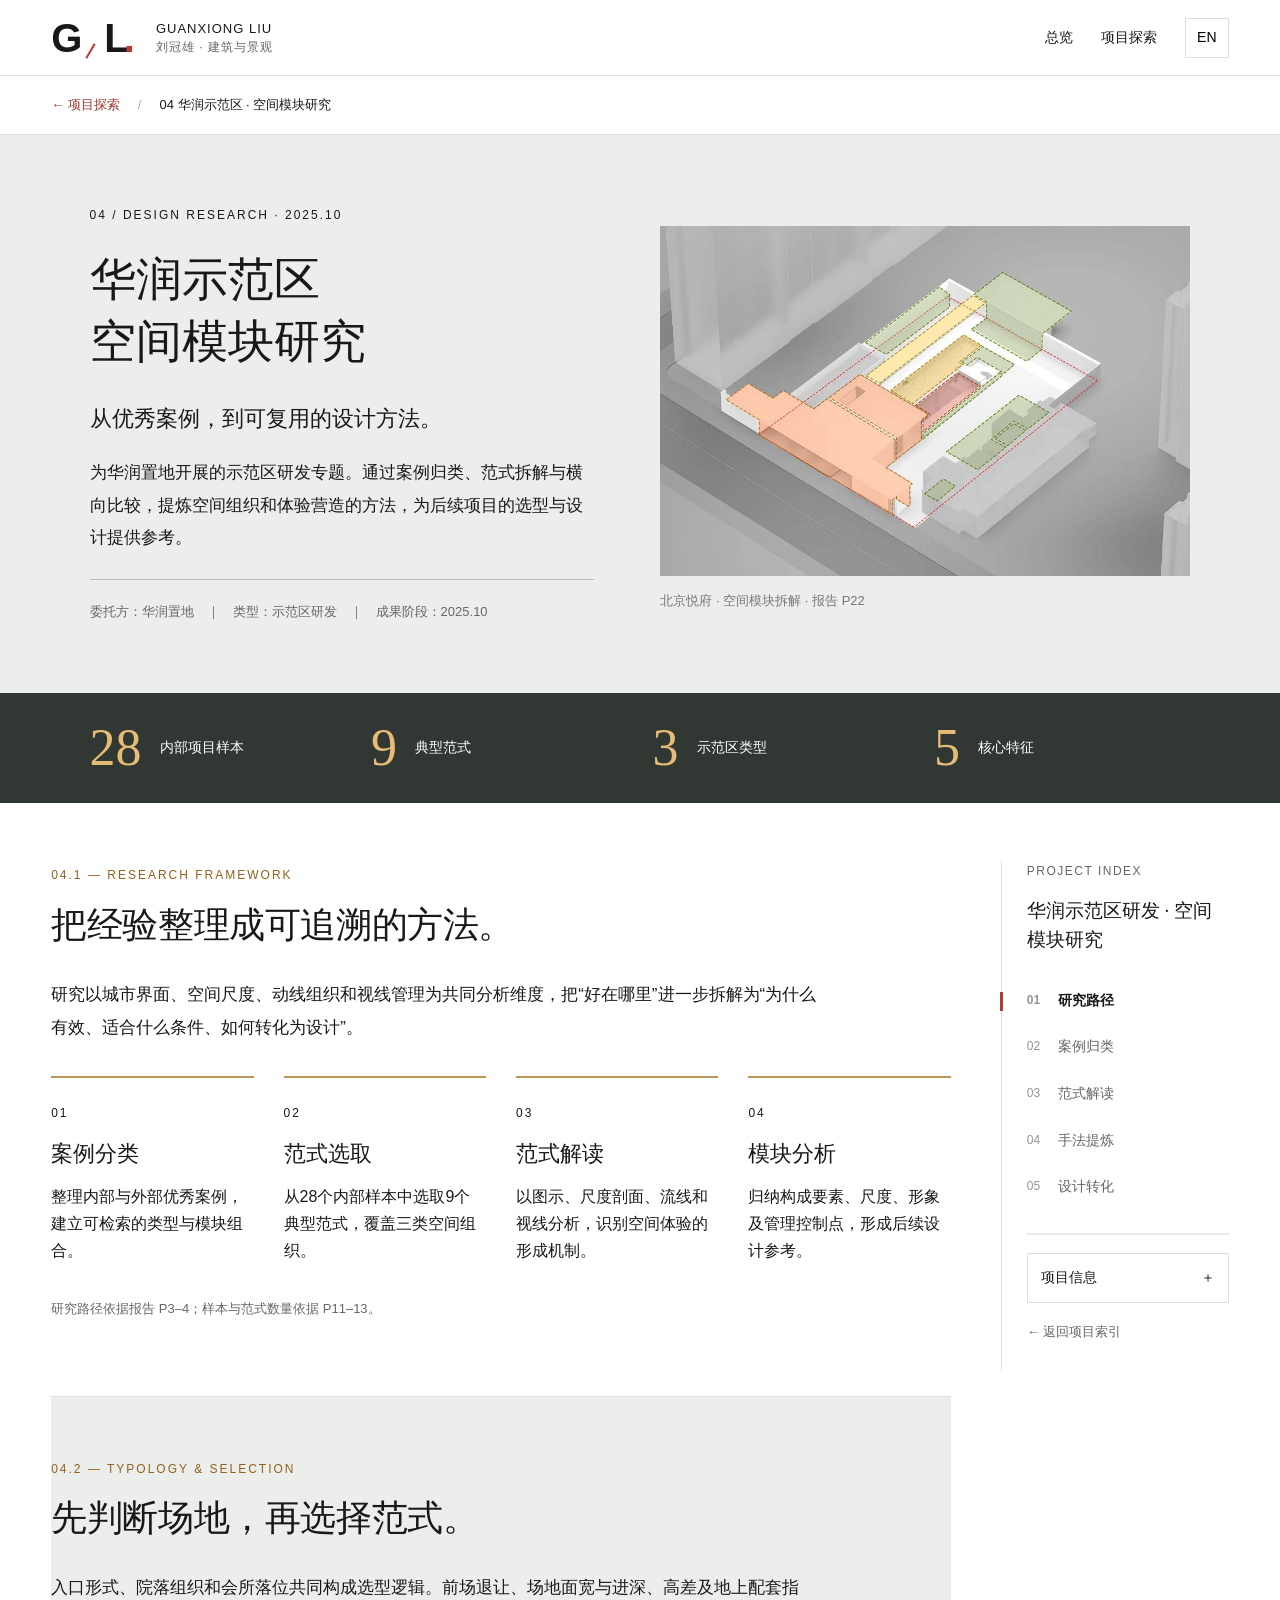
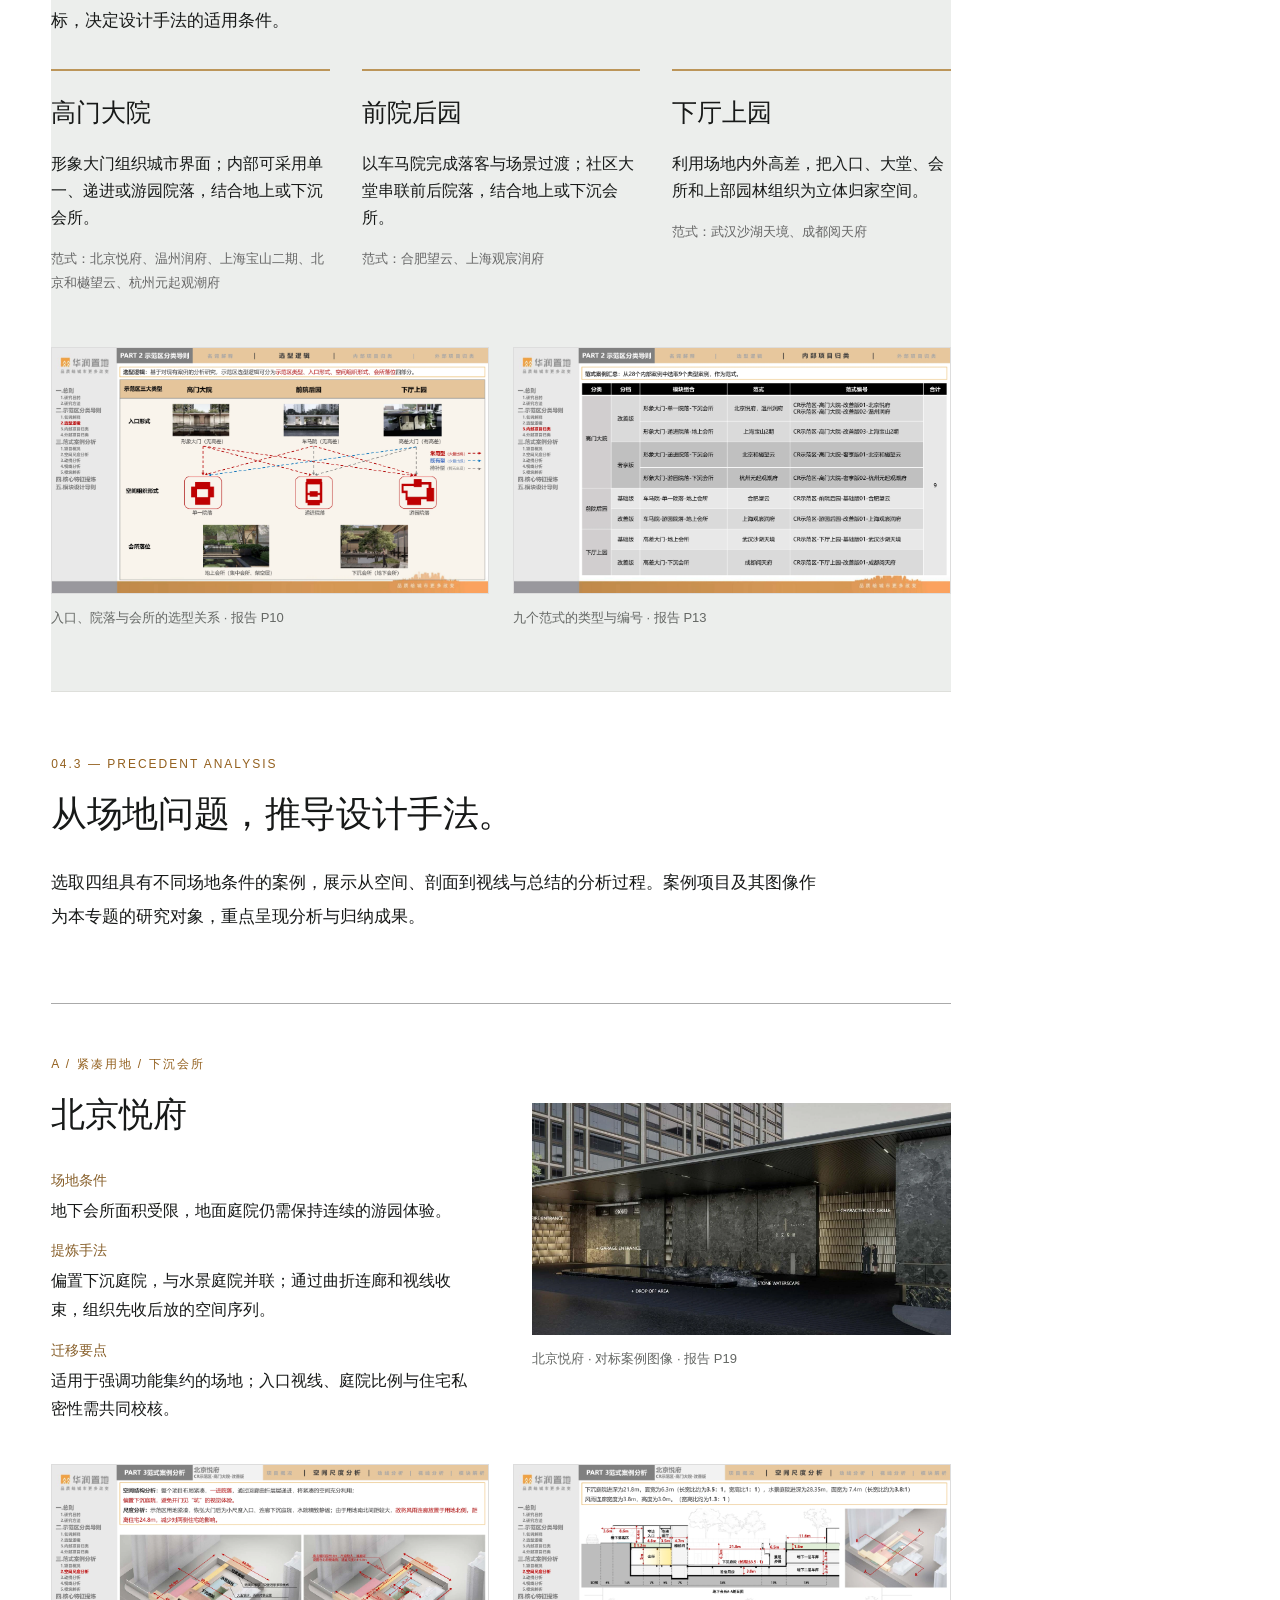
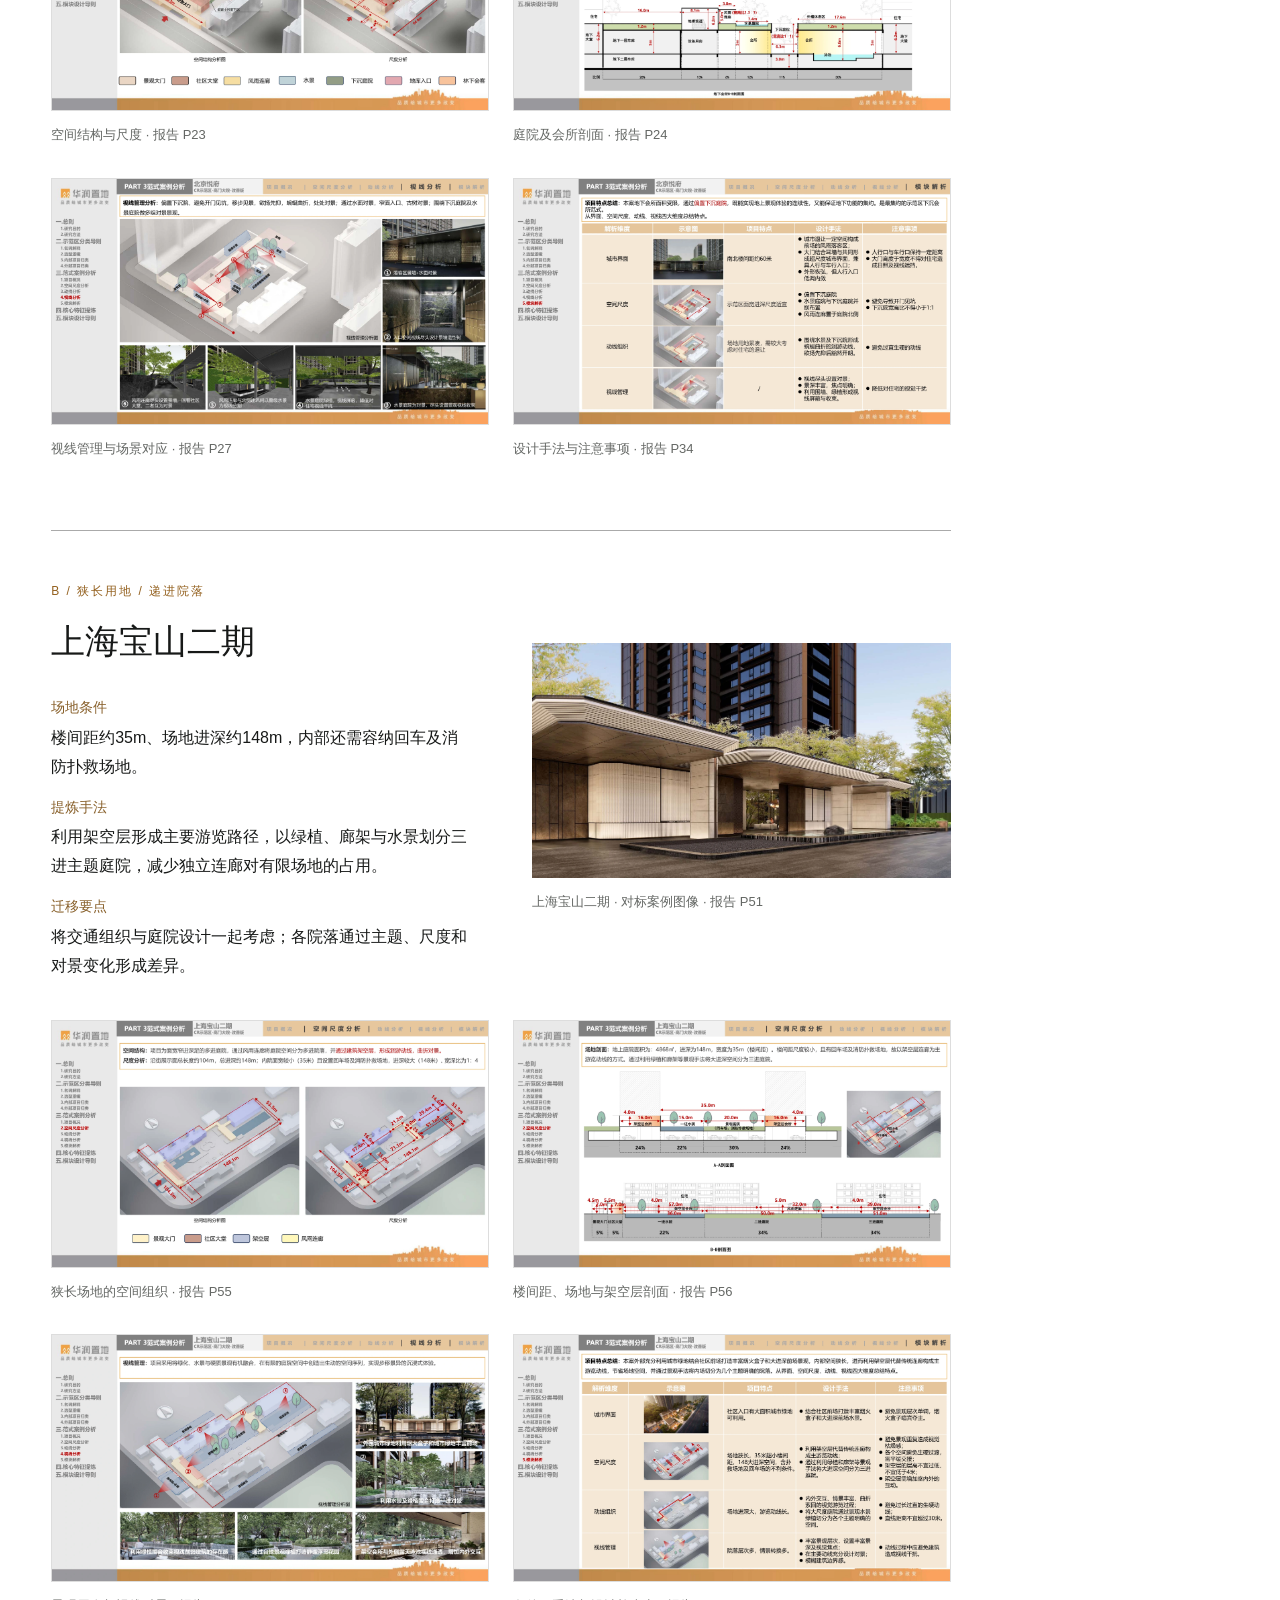
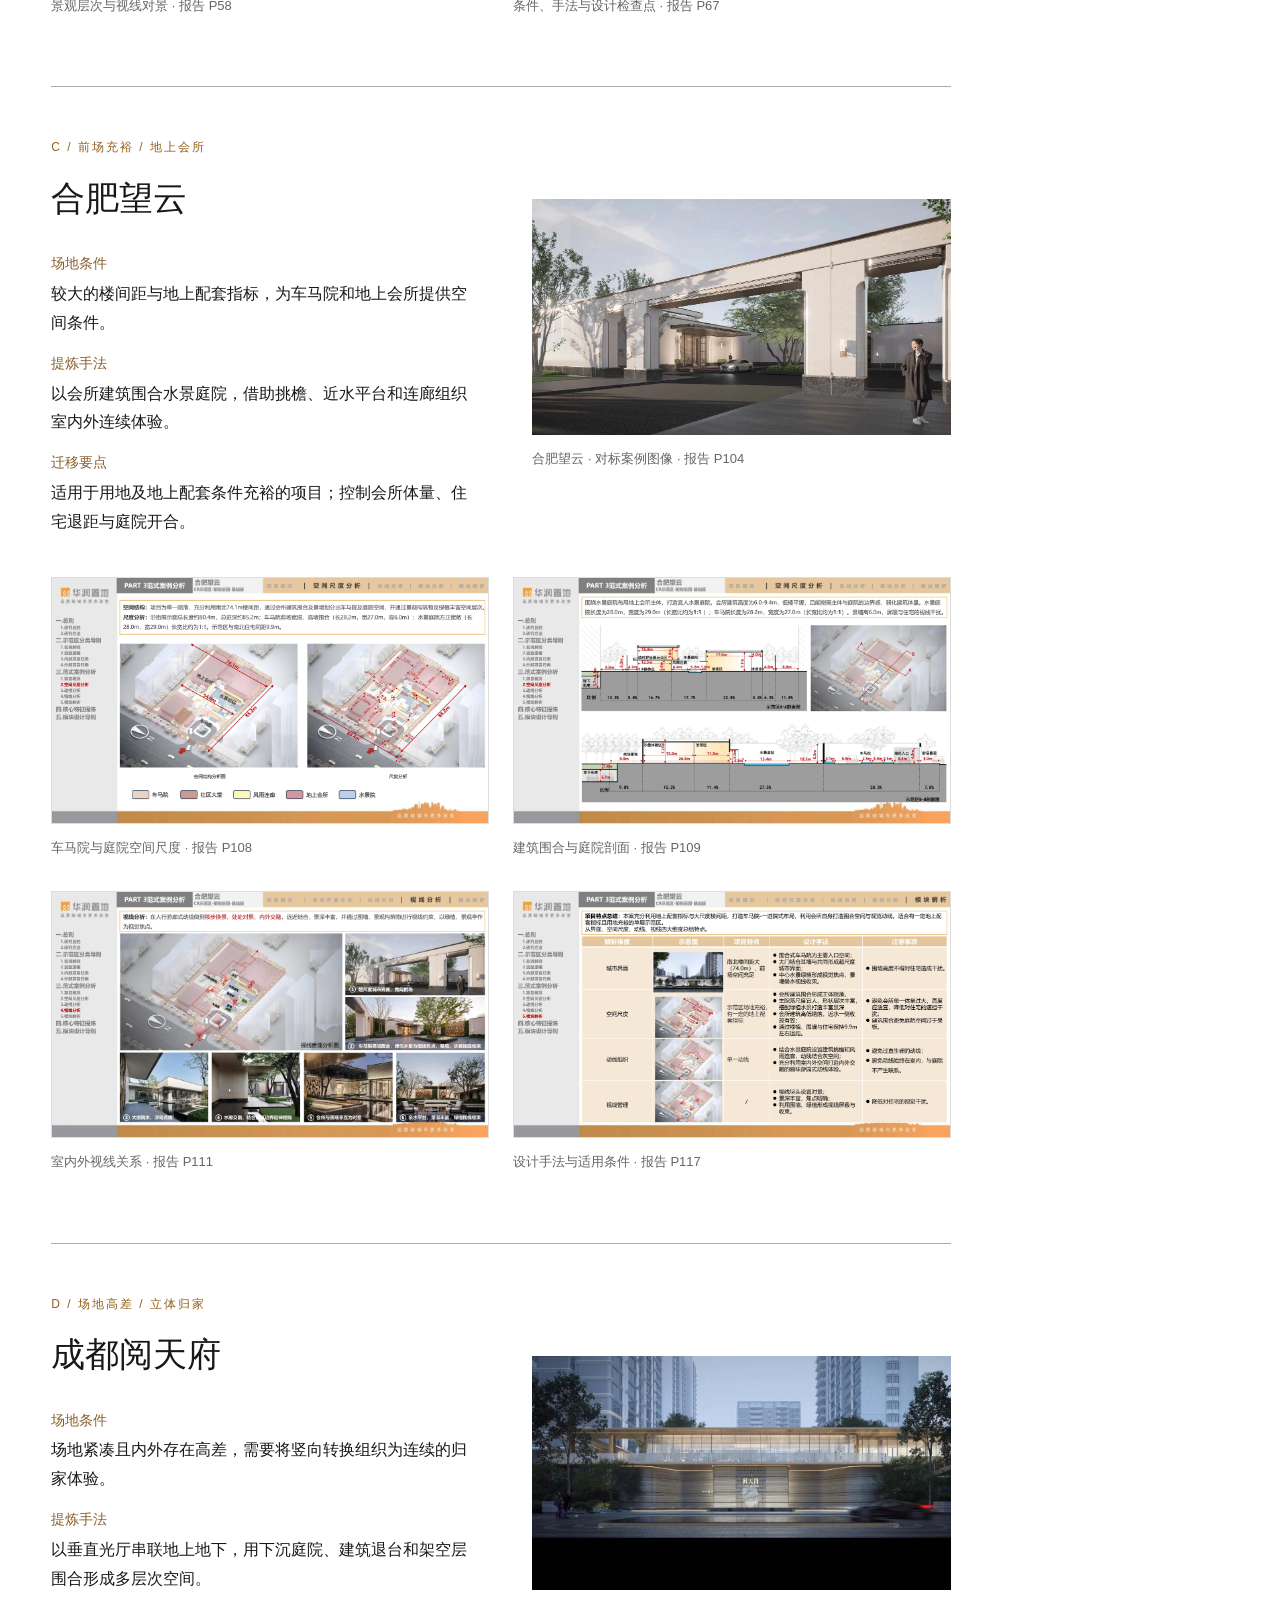
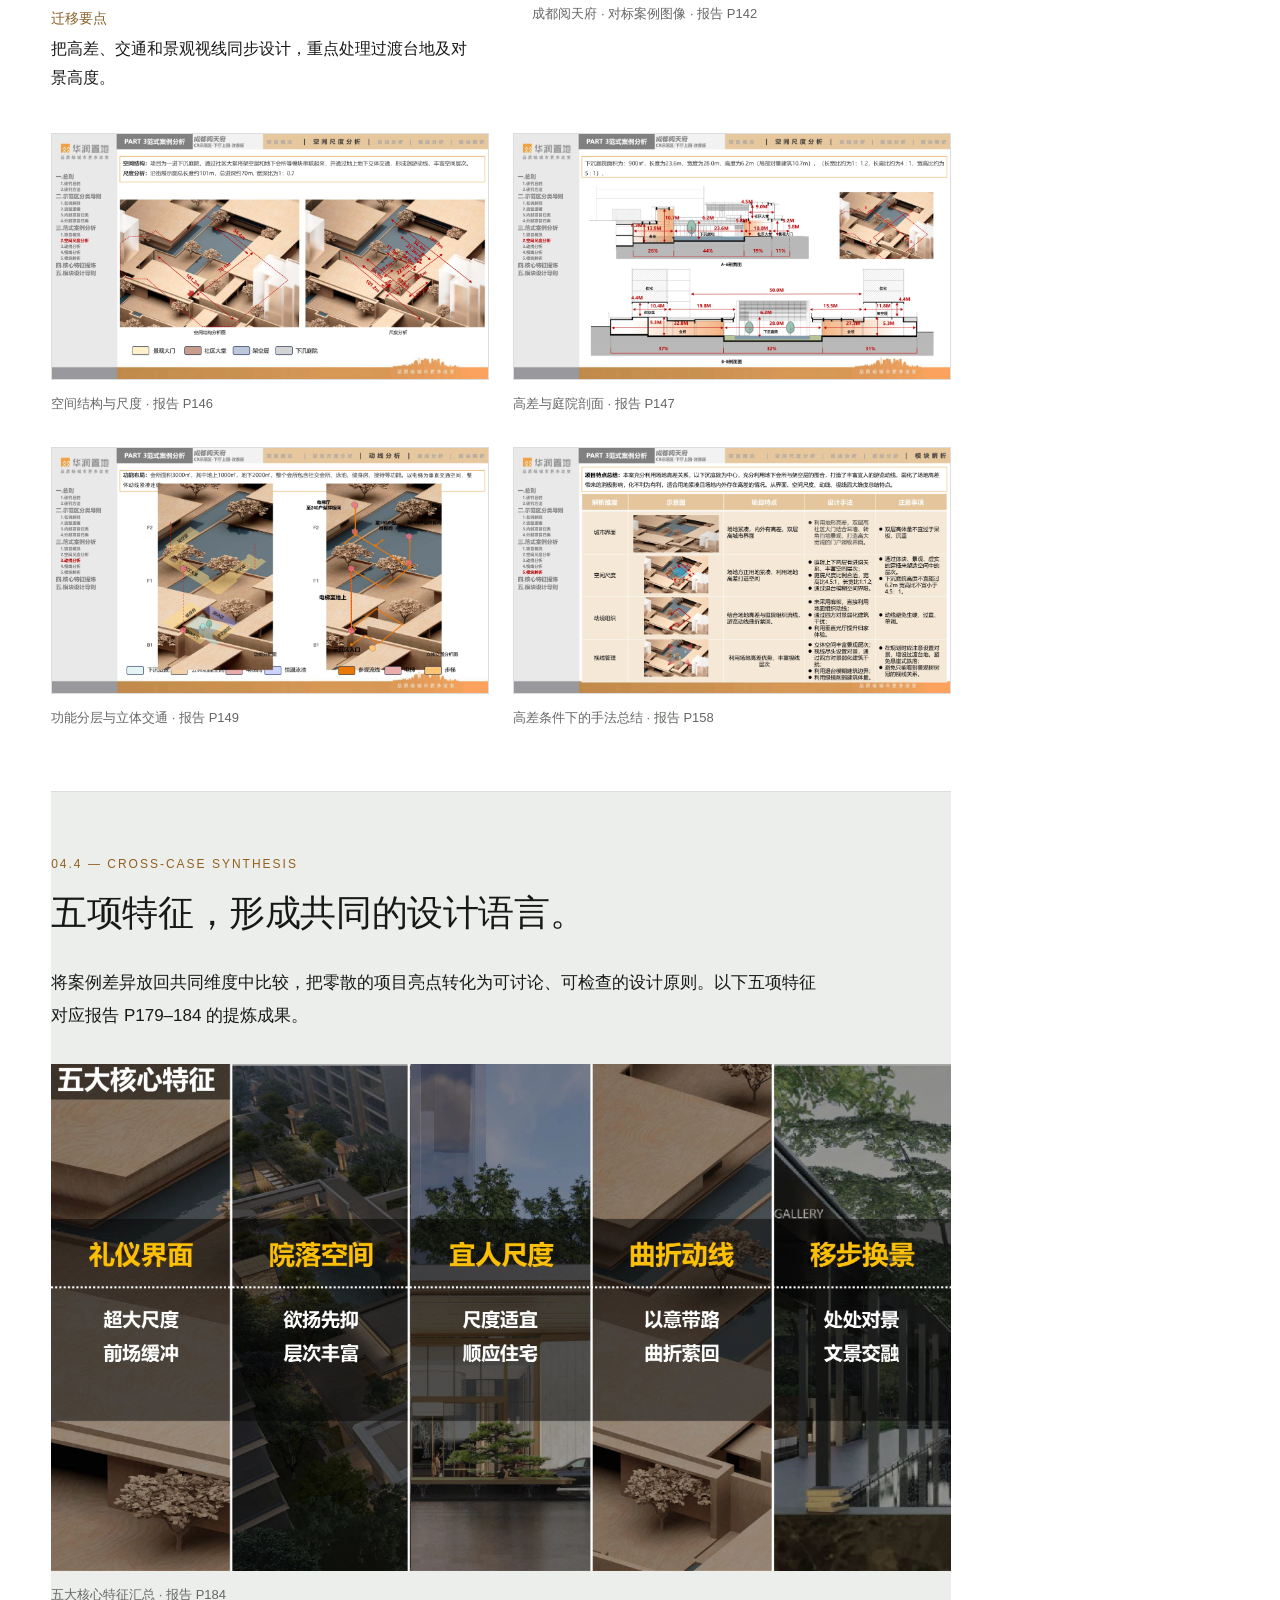
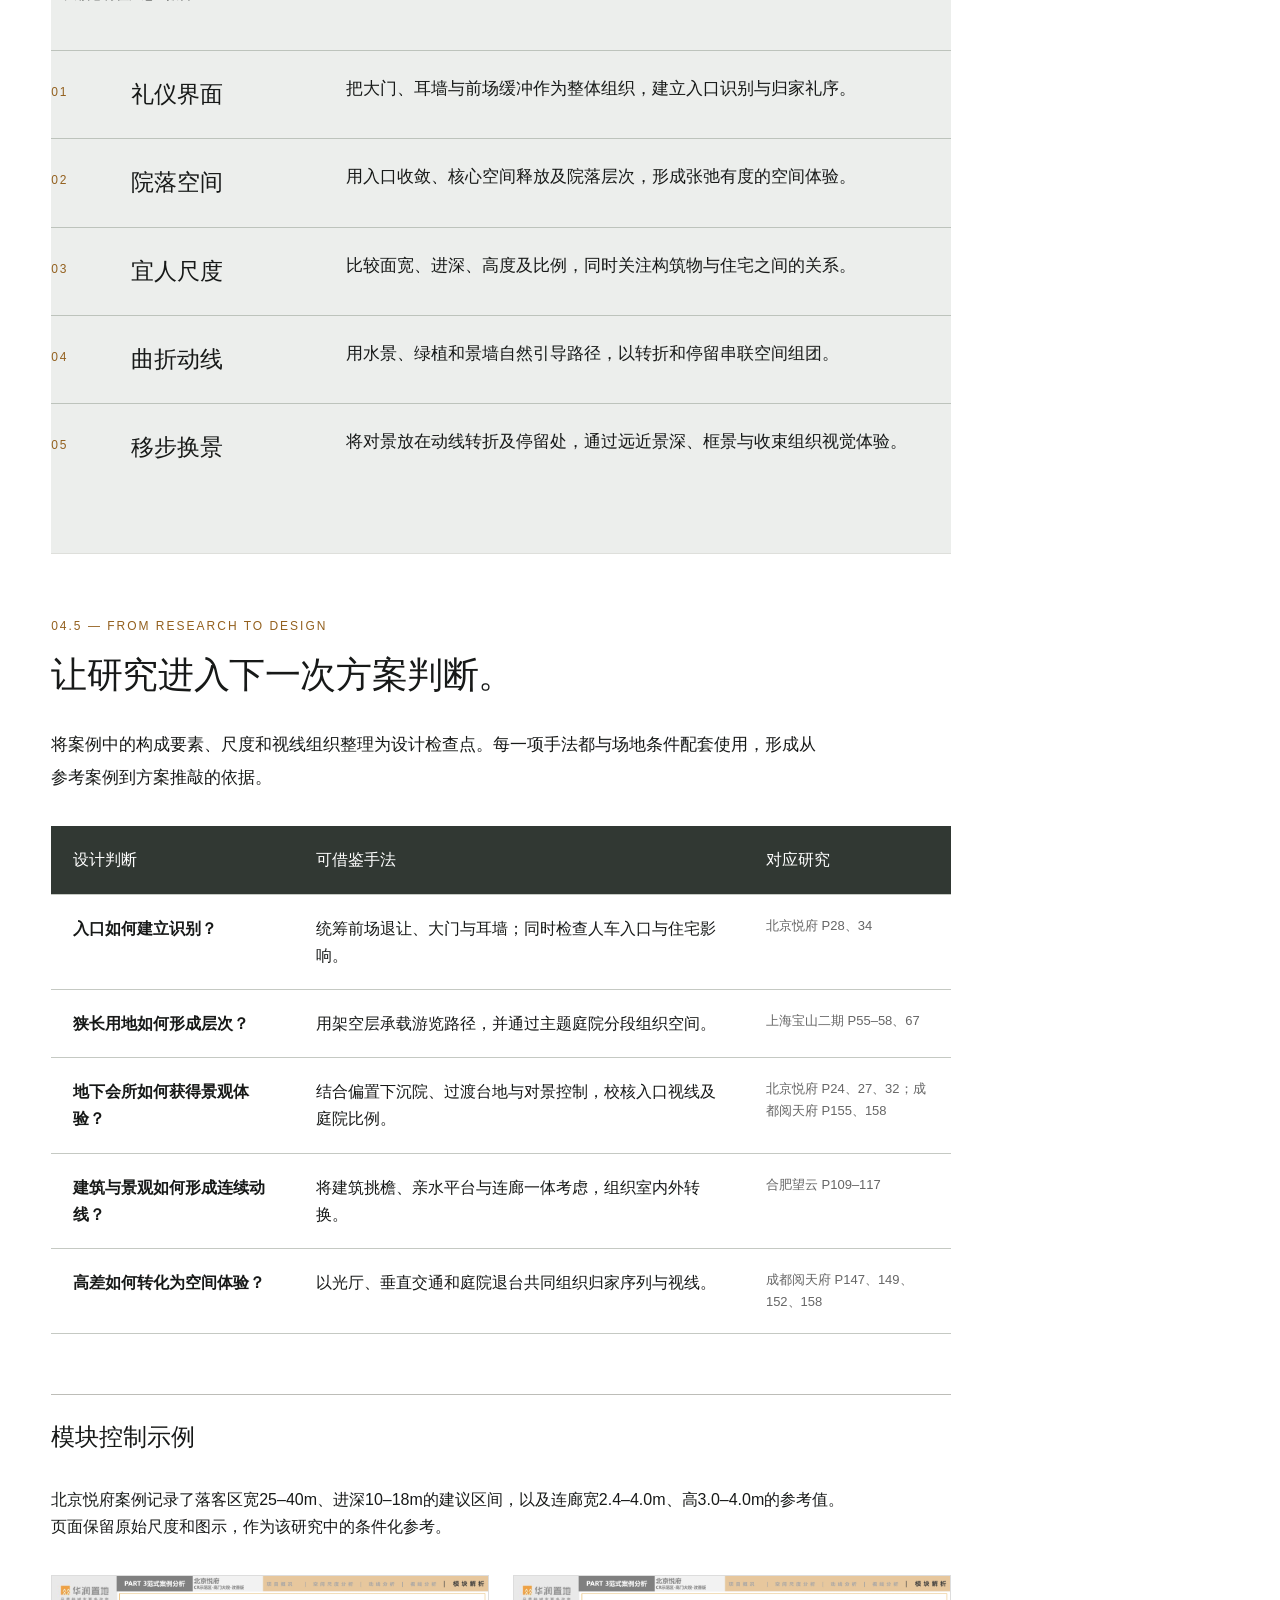
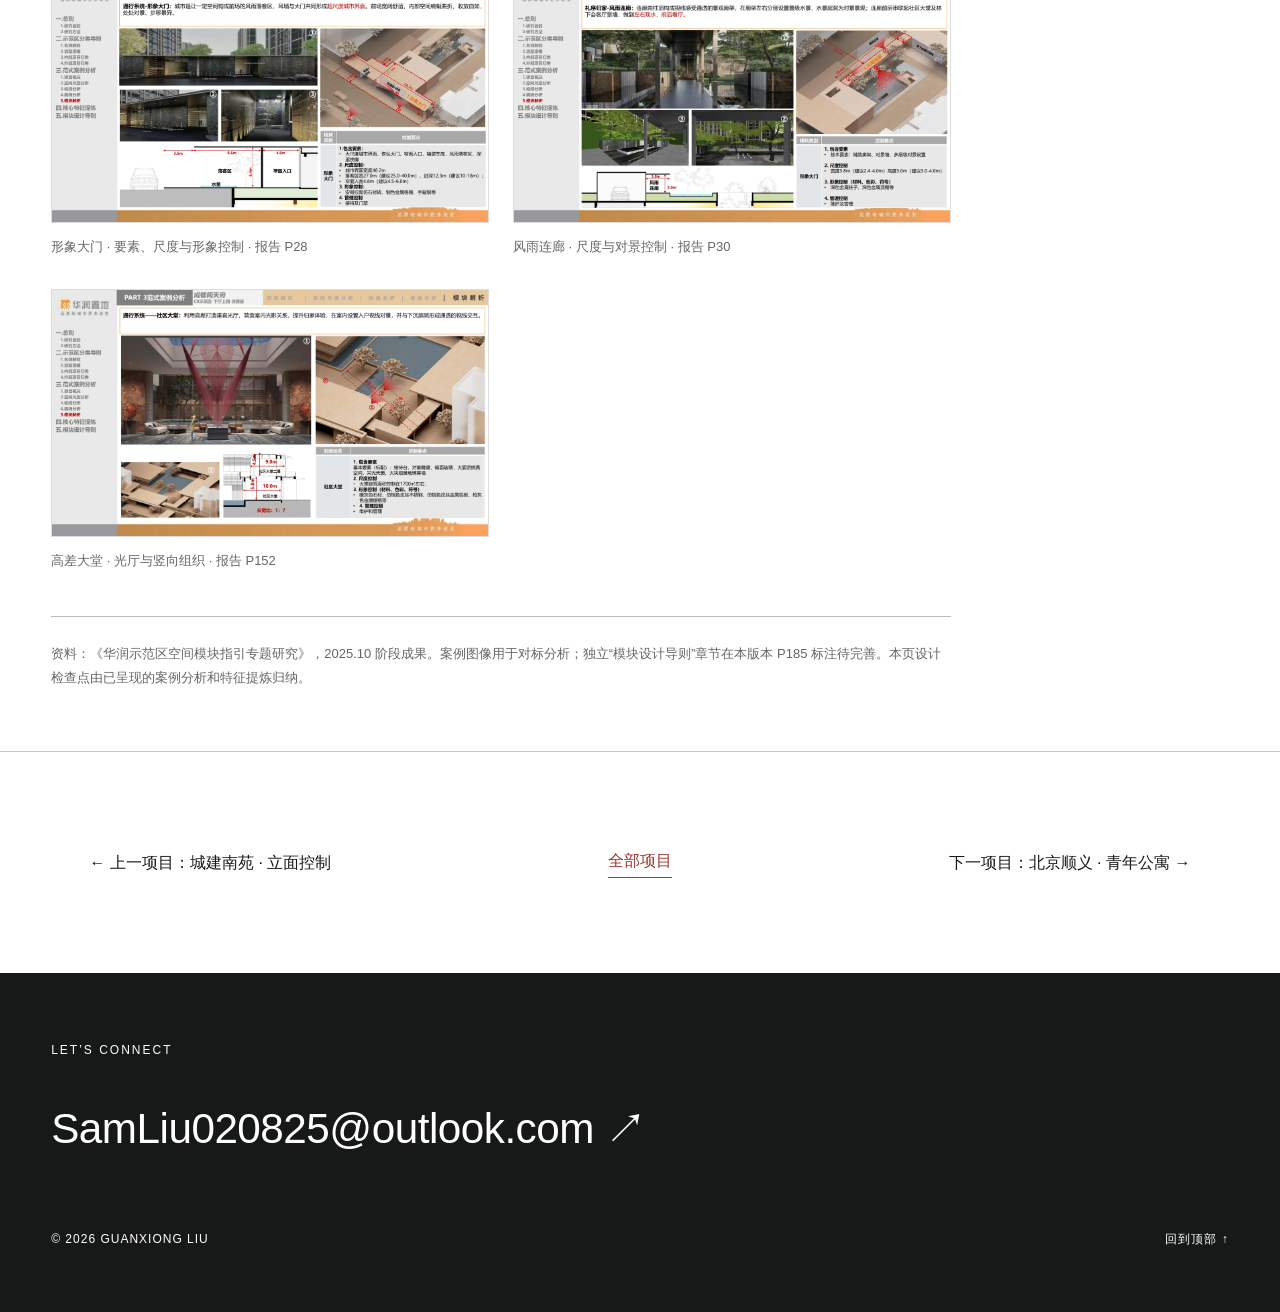
==== commit 7f90c816: "Improve portfolio visual hierarchy and contextual project browsing" ====
--- a/cr-research.html
+++ b/cr-research.html
@@ -1,8 +1,8 @@
 <!DOCTYPE html>
 
-<html data-title-en="CR Land · Spatial Design Research — Guanxiong Liu" data-title-zh="华润示范区研发 · 空间模块研究 — 刘冠雄" lang="zh-CN"><head><meta charset="utf-8"/><meta content="width=device-width,initial-scale=1" name="viewport"/><title>华润示范区研发 · 空间模块研究 — 刘冠雄</title><meta content="华润置地示范区研发：案例归类、范式解读、核心手法提炼与模块控制，建立可供后续项目参考的设计方法。" name="description"/><link href="data:image/svg+xml,%3Csvg xmlns='http://www.w3.org/2000/svg' viewBox='0 0 32 32'%3E%3Crect width='32' height='32' fill='%23c63837'/%3E%3Cpath d='M8 7v18h17M15 7v11h10' fill='none' stroke='white' stroke-width='3'/%3E%3C/svg%3E" rel="icon"/><link href="style.css" rel="stylesheet"/><link href="portfolio-layout.css" rel="stylesheet"/></head><body class="research-page project-page">
+<html data-title-en="CR Land · Spatial Design Research — Guanxiong Liu" data-title-zh="华润示范区研发 · 空间模块研究 — 刘冠雄" lang="zh-CN"><head><meta charset="utf-8"/><meta content="width=device-width,initial-scale=1" name="viewport"/><title>华润示范区研发 · 空间模块研究 — 刘冠雄</title><meta content="华润置地示范区研发：案例归类、范式解读、核心手法提炼与模块控制，建立可供后续项目参考的设计方法。" name="description"/><link href="data:image/svg+xml,%3Csvg xmlns='http://www.w3.org/2000/svg' viewBox='0 0 32 32'%3E%3Crect width='32' height='32' fill='%23c63837'/%3E%3Cpath d='M8 7v18h17M15 7v11h10' fill='none' stroke='white' stroke-width='3'/%3E%3C/svg%3E" rel="icon"/><link href="style.css" rel="stylesheet"/><link href="portfolio-layout.css" rel="stylesheet"/><link href="experience.css" rel="stylesheet"/></head><body class="research-page project-page"><a class="skip-link" data-en="Skip to content" data-zh="跳到主要内容" href="#main-content">跳到主要内容</a>
 <header><a aria-label="总览 / Overview" class="brand" href="index.html#home">G<span class="brand-line"></span>L<span class="brand-dot">.</span></a><a class="name" href="index.html#about">GUANXIONG LIU<span data-en="Architecture &amp; Landscape" data-zh="刘冠雄 · 建筑与景观">刘冠雄 · 建筑与景观</span></a><nav aria-label="主导航 / Main navigation"><a data-en="Overview" data-zh="总览" href="index.html#home">总览</a><a data-en="Projects" data-project-index="" data-zh="项目探索" href="index.html#work">项目探索</a><button aria-label="Switch language" id="lang">EN</button></nav></header>
-<main id="page-top"><div class="project-breadcrumb"><a data-en="← Projects" data-project-index="" data-zh="← 项目探索" href="index.html#work">← 项目探索</a><span class="breadcrumb-separator">/</span><span data-en="04 CR Land · Spatial Design Research" data-zh="04 华润示范区 · 空间模块研究">04 华润示范区 · 空间模块研究</span></div><section class="section cr-hero" id="home"><div class="cr-hero-copy"><span class="small">04 / DESIGN RESEARCH · 2025.10</span><h1 data-en="CR Land
+<main id="page-top"><span id="main-content" tabindex="-1"></span><div class="project-breadcrumb"><a data-en="← Projects" data-project-index="" data-zh="← 项目探索" href="index.html#work">← 项目探索</a><span class="breadcrumb-separator">/</span><span data-en="04 CR Land · Spatial Design Research" data-zh="04 华润示范区 · 空间模块研究">04 华润示范区 · 空间模块研究</span></div><section class="section cr-hero" id="home"><div class="cr-hero-copy"><span class="small">04 / DESIGN RESEARCH · 2025.10</span><h1 data-en="CR Land
 Spatial Design Research" data-zh="华润示范区
 空间模块研究">华润示范区
-空间模块研究</h1><p class="cr-hero-line" data-en="Turning precedents into transferable design methods." data-zh="从优秀案例，到可复用的设计方法。">从优秀案例，到可复用的设计方法。</p><p data-en="A demonstration-area R&amp;D study for China Resources Land. Classification, spatial analysis and comparison turn precedent experience into references for future project selection and design." data-zh="为华润置地开展的示范区研发专题。通过案例归类、范式拆解与横向比较，提炼空间组织和体验营造的方法，为后续项目的选型与设计提供参考。">为华润置地开展的示范区研发专题。通过案例归类、范式拆解与横向比较，提炼空间组织和体验营造的方法，为后续项目的选型与设计提供参考。</p><p class="cr-meta" data-en="Client: China Resources Land · Type: Design R&amp;D · Research edition: October 2025" data-zh="委托方：华润置地　｜　类型：示范区研发　｜　成果阶段：2025.10">委托方：华润置地　｜　类型：示范区研发　｜　成果阶段：2025.10</p></div><figure><img alt="北京悦府 · 空间模块拆解" class="zoom" data-full="assets/cr-p22.webp" height="634" loading="lazy" src="assets/cr-image22.webp" width="958"/><figcaption data-en="Beijing Yuefu · Spatial module analysis · Report p.22" data-zh="北京悦府 · 空间模块拆解 · 报告 P22">北京悦府 · 空间模块拆解 · 报告 P22</figcaption></figure></section><div class="cr-stats"><div><strong>28</strong><span data-en="Internal project samples" data-zh="内部项目样本">内部项目样本</span></div><div><strong>9</strong><span data-en="Selected precedents" data-zh="典型范式">典型范式</span></div><div><strong>3</strong><span data-en="Spatial typologies" data-zh="示范区类型">示范区类型</span></div><div><strong>5</strong><span data-en="Core characteristics" data-zh="核心特征">核心特征</span></div></div><div class="project-menu"><a data-en="Method" data-zh="研究路径" href="#cr-method">研究路径</a><a data-en="Typologies" data-zh="案例归类" href="#cr-types">案例归类</a><a data-en="Case analysis" data-zh="范式解读" href="#cr-cases">范式解读</a><a data-en="Synthesis" data-zh="手法提炼" href="#cr-insights">手法提炼</a><a data-en="Application" data-zh="设计转化" href="#cr-guidance">设计转化</a></div><section class="section cr-section" id="cr-method"><div class="section-head"><span class="small">04.1 — RESEARCH FRAMEWORK</span><h2 data-en="Making design knowledge traceable." data-zh="把经验整理成可追溯的方法。">把经验整理成可追溯的方法。</h2></div><p class="section-copy" data-en="Urban interface, spatial scale, circulation and sightlines form a shared analytical framework: what works, why it works, where it applies and how it informs design." data-zh="研究以城市界面、空间尺度、动线组织和视线管理为共同分析维度，把“好在哪里”进一步拆解为“为什么有效、适合什么条件、如何转化为设计”。">研究以城市界面、空间尺度、动线组织和视线管理为共同分析维度，把“好在哪里”进一步拆解为“为什么有效、适合什么条件、如何转化为设计”。</p><div class="cr-steps"><article><span class="small">01</span><h3 data-en="Classify" data-zh="案例分类">案例分类</h3><p data-en="Organise internal and external precedents by type and module combination." data-zh="整理内部与外部优秀案例，建立可检索的类型与模块组合。">整理内部与外部优秀案例，建立可检索的类型与模块组合。</p></article><article><span class="small">02</span><h3 data-en="Select" data-zh="范式选取">范式选取</h3><p data-en="Select nine representative precedents from 28 internal samples across three typologies." data-zh="从28个内部样本中选取9个典型范式，覆盖三类空间组织。">从28个内部样本中选取9个典型范式，覆盖三类空间组织。</p></article><article><span class="small">03</span><h3 data-en="Analyse" data-zh="范式解读">范式解读</h3><p data-en="Read diagrams, sections, routes and sightlines to understand how spatial experience is formed." data-zh="以图示、尺度剖面、流线和视线分析，识别空间体验的形成机制。">以图示、尺度剖面、流线和视线分析，识别空间体验的形成机制。</p></article><article><span class="small">04</span><h3 data-en="Translate" data-zh="模块分析">模块分析</h3><p data-en="Summarise elements, dimensions, expression and management considerations for later design." data-zh="归纳构成要素、尺度、形象及管理控制点，形成后续设计参考。">归纳构成要素、尺度、形象及管理控制点，形成后续设计参考。</p></article></div><p class="cr-source" data-en="Method: report pp.3–4. Sample and precedent counts: pp.11–13." data-zh="研究路径依据报告 P3–4；样本与范式数量依据 P11–13。">研究路径依据报告 P3–4；样本与范式数量依据 P11–13。</p></section><section class="section cr-section" id="cr-types"><div class="section-head"><span class="small">04.2 — TYPOLOGY &amp; SELECTION</span><h2 data-en="Start with the site, then choose a type." data-zh="先判断场地，再选择范式。">先判断场地，再选择范式。</h2></div><p class="section-copy" data-en="Entrance configuration, courtyard organisation and clubhouse location establish the selection logic. Forecourt space, site proportions, level changes and above-ground programme allowance determine applicability." data-zh="入口形式、院落组织和会所落位共同构成选型逻辑。前场退让、场地面宽与进深、高差及地上配套指标，决定设计手法的适用条件。">入口形式、院落组织和会所落位共同构成选型逻辑。前场退让、场地面宽与进深、高差及地上配套指标，决定设计手法的适用条件。</p><div class="cr-types"><article><h3 data-en="Monumental gateway + courts" data-zh="高门大院">高门大院</h3><p data-en="A prominent gate defines the urban edge. Single, sequential or meandering courtyards combine with above-ground or sunken clubhouses." data-zh="形象大门组织城市界面；内部可采用单一、递进或游园院落，结合地上或下沉会所。">形象大门组织城市界面；内部可采用单一、递进或游园院落，结合地上或下沉会所。</p><p class="cr-source" data-en="Precedents: Beijing Yuefu, Wenzhou Runfu, Shanghai Baoshan II, Beijing Heyue Wangyun and Hangzhou Yuanqi Guanchao Fu" data-zh="范式：北京悦府、温州润府、上海宝山二期、北京和樾望云、杭州元起观潮府">范式：北京悦府、温州润府、上海宝山二期、北京和樾望云、杭州元起观潮府</p></article><article><h3 data-en="Arrival court + garden" data-zh="前院后园">前院后园</h3><p data-en="An arrival court introduces the residential setting. The lobby links front and rear courts with an above-ground or sunken clubhouse." data-zh="以车马院完成落客与场景过渡；社区大堂串联前后院落，结合地上或下沉会所。">以车马院完成落客与场景过渡；社区大堂串联前后院落，结合地上或下沉会所。</p><p class="cr-source" data-en="Precedents: Hefei Wangyun and Shanghai Guanchen Runfu" data-zh="范式：合肥望云、上海观宸润府">范式：合肥望云、上海观宸润府</p></article><article><h3 data-en="Lower lobby + upper garden" data-zh="下厅上园">下厅上园</h3><p data-en="Level changes organise the entrance, lobby, clubhouse and upper garden into a layered arrival sequence." data-zh="利用场地内外高差，把入口、大堂、会所和上部园林组织为立体归家空间。">利用场地内外高差，把入口、大堂、会所和上部园林组织为立体归家空间。</p><p class="cr-source" data-en="Precedents: Wuhan Shahu Tianjing and Chengdu Yuetianfu" data-zh="范式：武汉沙湖天境、成都阅天府">范式：武汉沙湖天境、成都阅天府</p></article></div><div class="duo cr-gallery"><figure><img alt="入口、院落与会所的选型关系" class="zoom" height="1463" loading="lazy" src="assets/cr-p10.webp" width="2600"/><figcaption data-en="Selection logic: entrance, courts and clubhouse · Report p.10" data-zh="入口、院落与会所的选型关系 · 报告 P10">入口、院落与会所的选型关系 · 报告 P10</figcaption></figure><figure><img alt="九个范式的类型与编号" class="zoom" height="1463" loading="lazy" src="assets/cr-p13.webp" width="2600"/><figcaption data-en="The nine precedents and their classifications · Report p.13" data-zh="九个范式的类型与编号 · 报告 P13">九个范式的类型与编号 · 报告 P13</figcaption></figure></div></section><section class="section cr-section" id="cr-cases"><div class="section-head"><span class="small">04.3 — PRECEDENT ANALYSIS</span><h2 data-en="From site constraints to design moves." data-zh="从场地问题，推导设计手法。">从场地问题，推导设计手法。</h2></div><p class="section-copy" data-en="Four cases with different site conditions show the analysis from spatial structure and sections to sightlines and synthesis. The projects and their imagery are precedents studied in this R&amp;D work." data-zh="选取四组具有不同场地条件的案例，展示从空间、剖面到视线与总结的分析过程。案例项目及其图像作为本专题的研究对象，重点呈现分析与归纳成果。">选取四组具有不同场地条件的案例，展示从空间、剖面到视线与总结的分析过程。案例项目及其图像作为本专题的研究对象，重点呈现分析与归纳成果。</p><article class="cr-case"><div class="cr-case-intro"><div><span class="small" data-en="A / Compact site / Sunken clubhouse" data-zh="A / 紧凑用地 / 下沉会所">A / 紧凑用地 / 下沉会所</span><h3 class="cr-case-title" data-en="Beijing Yuefu" data-zh="北京悦府">北京悦府</h3><div class="cr-case-point"><h4 data-en="Site condition" data-zh="场地条件">场地条件</h4><p data-en="A limited underground clubhouse footprint must coexist with a continuous garden experience." data-zh="地下会所面积受限，地面庭院仍需保持连续的游园体验。">地下会所面积受限，地面庭院仍需保持连续的游园体验。</p></div><div class="cr-case-point"><h4 data-en="Design moves" data-zh="提炼手法">提炼手法</h4><p data-en="Offset the sunken court beside a water court. A meandering colonnade and focused views create a sequence of compression and release." data-zh="偏置下沉庭院，与水景庭院并联；通过曲折连廊和视线收束，组织先收后放的空间序列。">偏置下沉庭院，与水景庭院并联；通过曲折连廊和视线收束，组织先收后放的空间序列。</p></div><div class="cr-case-point"><h4 data-en="Transfer to later projects" data-zh="迁移要点">迁移要点</h4><p data-en="Useful where spatial efficiency matters; review entrance views, court proportions and residential privacy together." data-zh="适用于强调功能集约的场地；入口视线、庭院比例与住宅私密性需共同校核。">适用于强调功能集约的场地；入口视线、庭院比例与住宅私密性需共同校核。</p></div></div><figure><img alt="北京悦府 · 对标案例图像" class="zoom" height="892" loading="lazy" src="assets/cr-image19.webp" width="1603"/><figcaption data-en="Beijing Yuefu · Precedent image · Report p.19" data-zh="北京悦府 · 对标案例图像 · 报告 P19">北京悦府 · 对标案例图像 · 报告 P19</figcaption></figure></div><div class="duo cr-gallery"><figure><img alt="空间结构与尺度" class="zoom" height="1463" loading="lazy" src="assets/cr-p23.webp" width="2600"/><figcaption data-en="Spatial structure and scale · Report p.23" data-zh="空间结构与尺度 · 报告 P23">空间结构与尺度 · 报告 P23</figcaption></figure><figure><img alt="庭院及会所剖面" class="zoom" height="1463" loading="lazy" src="assets/cr-p24.webp" width="2600"/><figcaption data-en="Courtyard and clubhouse sections · Report p.24" data-zh="庭院及会所剖面 · 报告 P24">庭院及会所剖面 · 报告 P24</figcaption></figure><figure><img alt="视线管理与场景对应" class="zoom" height="1463" loading="lazy" src="assets/cr-p27.webp" width="2600"/><figcaption data-en="Sightlines and their corresponding scenes · Report p.27" data-zh="视线管理与场景对应 · 报告 P27">视线管理与场景对应 · 报告 P27</figcaption></figure><figure><img alt="设计手法与注意事项" class="zoom" height="1463" loading="lazy" src="assets/cr-p34.webp" width="2600"/><figcaption data-en="Design moves and considerations · Report p.34" data-zh="设计手法与注意事项 · 报告 P34">设计手法与注意事项 · 报告 P34</figcaption></figure></div></article><article class="cr-case"><div class="cr-case-intro"><div><span class="small" data-en="B / Narrow site / Sequential courts" data-zh="B / 狭长用地 / 递进院落">B / 狭长用地 / 递进院落</span><h3 class="cr-case-title" data-en="Shanghai Baoshan II" data-zh="上海宝山二期">上海宝山二期</h3><div class="cr-case-point"><h4 data-en="Site condition" data-zh="场地条件">场地条件</h4><p data-en="An approximately 35 m building separation and 148 m site depth must also accommodate turning and emergency access areas." data-zh="楼间距约35m、场地进深约148m，内部还需容纳回车及消防扑救场地。">楼间距约35m、场地进深约148m，内部还需容纳回车及消防扑救场地。</p></div><div class="cr-case-point"><h4 data-en="Design moves" data-zh="提炼手法">提炼手法</h4><p data-en="Use open ground floors as the main route. Planting, colonnades and water divide the depth into three themed courts while conserving open space." data-zh="利用架空层形成主要游览路径，以绿植、廊架与水景划分三进主题庭院，减少独立连廊对有限场地的占用。">利用架空层形成主要游览路径，以绿植、廊架与水景划分三进主题庭院，减少独立连廊对有限场地的占用。</p></div><div class="cr-case-point"><h4 data-en="Transfer to later projects" data-zh="迁移要点">迁移要点</h4><p data-en="Coordinate circulation and garden design; vary themes, scale and focal views between courts." data-zh="将交通组织与庭院设计一起考虑；各院落通过主题、尺度和对景变化形成差异。">将交通组织与庭院设计一起考虑；各院落通过主题、尺度和对景变化形成差异。</p></div></div><figure><img alt="上海宝山二期 · 对标案例图像" class="zoom" height="1126" loading="lazy" src="assets/cr-image51.webp" width="2002"/><figcaption data-en="Shanghai Baoshan II · Precedent image · Report p.51" data-zh="上海宝山二期 · 对标案例图像 · 报告 P51">上海宝山二期 · 对标案例图像 · 报告 P51</figcaption></figure></div><div class="duo cr-gallery"><figure><img alt="狭长场地的空间组织" class="zoom" height="1463" loading="lazy" src="assets/cr-p55.webp" width="2600"/><figcaption data-en="Spatial organisation of the narrow site · Report p.55" data-zh="狭长场地的空间组织 · 报告 P55">狭长场地的空间组织 · 报告 P55</figcaption></figure><figure><img alt="楼间距、场地与架空层剖面" class="zoom" height="1463" loading="lazy" src="assets/cr-p56.webp" width="2600"/><figcaption data-en="Building separation and open-ground-floor sections · Report p.56" data-zh="楼间距、场地与架空层剖面 · 报告 P56">楼间距、场地与架空层剖面 · 报告 P56</figcaption></figure><figure><img alt="景观层次与视线对景" class="zoom" height="1463" loading="lazy" src="assets/cr-p58.webp" width="2600"/><figcaption data-en="Landscape layers and focal views · Report p.58" data-zh="景观层次与视线对景 · 报告 P58">景观层次与视线对景 · 报告 P58</figcaption></figure><figure><img alt="条件、手法与设计检查点" class="zoom" height="1463" loading="lazy" src="assets/cr-p67.webp" width="2600"/><figcaption data-en="Conditions, design moves and review points · Report p.67" data-zh="条件、手法与设计检查点 · 报告 P67">条件、手法与设计检查点 · 报告 P67</figcaption></figure></div></article><article class="cr-case"><div class="cr-case-intro"><div><span class="small" data-en="C / Generous forecourt / Above-ground clubhouse" data-zh="C / 前场充裕 / 地上会所">C / 前场充裕 / 地上会所</span><h3 class="cr-case-title" data-en="Hefei Wangyun" data-zh="合肥望云">合肥望云</h3><div class="cr-case-point"><h4 data-en="Site condition" data-zh="场地条件">场地条件</h4><p data-en="Generous building spacing and above-ground programme allowance support an arrival court and clubhouse." data-zh="较大的楼间距与地上配套指标，为车马院和地上会所提供空间条件。">较大的楼间距与地上配套指标，为车马院和地上会所提供空间条件。</p></div><div class="cr-case-point"><h4 data-en="Design moves" data-zh="提炼手法">提炼手法</h4><p data-en="Clubhouse volumes enclose a water court. Eaves, waterside terraces and colonnades connect interior and exterior experiences." data-zh="以会所建筑围合水景庭院，借助挑檐、近水平台和连廊组织室内外连续体验。">以会所建筑围合水景庭院，借助挑檐、近水平台和连廊组织室内外连续体验。</p></div><div class="cr-case-point"><h4 data-en="Transfer to later projects" data-zh="迁移要点">迁移要点</h4><p data-en="Applicable to generous sites with above-ground allowance; coordinate building mass, residential setbacks and court enclosure." data-zh="适用于用地及地上配套条件充裕的项目；控制会所体量、住宅退距与庭院开合。">适用于用地及地上配套条件充裕的项目；控制会所体量、住宅退距与庭院开合。</p></div></div><figure><img alt="合肥望云 · 对标案例图像" class="zoom" height="767" loading="lazy" src="assets/cr-image104.webp" width="1364"/><figcaption data-en="Hefei Wangyun · Precedent image · Report p.104" data-zh="合肥望云 · 对标案例图像 · 报告 P104">合肥望云 · 对标案例图像 · 报告 P104</figcaption></figure></div><div class="duo cr-gallery"><figure><img alt="车马院与庭院空间尺度" class="zoom" height="1463" loading="lazy" src="assets/cr-p108.webp" width="2600"/><figcaption data-en="Arrival court and garden dimensions · Report p.108" data-zh="车马院与庭院空间尺度 · 报告 P108">车马院与庭院空间尺度 · 报告 P108</figcaption></figure><figure><img alt="建筑围合与庭院剖面" class="zoom" height="1463" loading="lazy" src="assets/cr-p109.webp" width="2600"/><figcaption data-en="Enclosure and courtyard sections · Report p.109" data-zh="建筑围合与庭院剖面 · 报告 P109">建筑围合与庭院剖面 · 报告 P109</figcaption></figure><figure><img alt="室内外视线关系" class="zoom" height="1463" loading="lazy" src="assets/cr-p111.webp" width="2600"/><figcaption data-en="Interior and exterior sightlines · Report p.111" data-zh="室内外视线关系 · 报告 P111">室内外视线关系 · 报告 P111</figcaption></figure><figure><img alt="设计手法与适用条件" class="zoom" height="1463" loading="lazy" src="assets/cr-p117.webp" width="2600"/><figcaption data-en="Design moves and applicability · Report p.117" data-zh="设计手法与适用条件 · 报告 P117">设计手法与适用条件 · 报告 P117</figcaption></figure></div></article><article class="cr-case"><div class="cr-case-intro"><div><span class="small" data-en="D / Level changes / Layered arrival" data-zh="D / 场地高差 / 立体归家">D / 场地高差 / 立体归家</span><h3 class="cr-case-title" data-en="Chengdu Yuetianfu" data-zh="成都阅天府">成都阅天府</h3><div class="cr-case-point"><h4 data-en="Site condition" data-zh="场地条件">场地条件</h4><p data-en="A compact site with external level changes requires a continuous arrival experience across floors." data-zh="场地紧凑且内外存在高差，需要将竖向转换组织为连续的归家体验。">场地紧凑且内外存在高差，需要将竖向转换组织为连续的归家体验。</p></div><div class="cr-case-point"><h4 data-en="Design moves" data-zh="提炼手法">提炼手法</h4><p data-en="A naturally lit vertical lobby connects levels. A sunken court, terraces and open ground floors create a layered enclosure." data-zh="以垂直光厅串联地上地下，用下沉庭院、建筑退台和架空层围合形成多层次空间。">以垂直光厅串联地上地下，用下沉庭院、建筑退台和架空层围合形成多层次空间。</p></div><div class="cr-case-point"><h4 data-en="Transfer to later projects" data-zh="迁移要点">迁移要点</h4><p data-en="Design level changes, circulation and views together, with attention to transition terraces and viewing heights." data-zh="把高差、交通和景观视线同步设计，重点处理过渡台地及对景高度。">把高差、交通和景观视线同步设计，重点处理过渡台地及对景高度。</p></div></div><figure><img alt="成都阅天府 · 对标案例图像" class="zoom" height="612" loading="lazy" src="assets/cr-image142.webp" width="1093"/><figcaption data-en="Chengdu Yuetianfu · Precedent image · Report p.142" data-zh="成都阅天府 · 对标案例图像 · 报告 P142">成都阅天府 · 对标案例图像 · 报告 P142</figcaption></figure></div><div class="duo cr-gallery"><figure><img alt="空间结构与尺度" class="zoom" height="1463" loading="lazy" src="assets/cr-p146.webp" width="2600"/><figcaption data-en="Spatial structure and scale · Report p.146" data-zh="空间结构与尺度 · 报告 P146">空间结构与尺度 · 报告 P146</figcaption></figure><figure><img alt="高差与庭院剖面" class="zoom" height="1463" loading="lazy" src="assets/cr-p147.webp" width="2600"/><figcaption data-en="Level changes and courtyard sections · Report p.147" data-zh="高差与庭院剖面 · 报告 P147">高差与庭院剖面 · 报告 P147</figcaption></figure><figure><img alt="功能分层与立体交通" class="zoom" height="1463" loading="lazy" src="assets/cr-p149.webp" width="2600"/><figcaption data-en="Programme layers and vertical circulation · Report p.149" data-zh="功能分层与立体交通 · 报告 P149">功能分层与立体交通 · 报告 P149</figcaption></figure><figure><img alt="高差条件下的手法总结" class="zoom" height="1463" loading="lazy" src="assets/cr-p158.webp" width="2600"/><figcaption data-en="Synthesis for sites with level changes · Report p.158" data-zh="高差条件下的手法总结 · 报告 P158">高差条件下的手法总结 · 报告 P158</figcaption></figure></div></article></section><section class="section cr-section" id="cr-insights"><div class="section-head"><span class="small">04.4 — CROSS-CASE SYNTHESIS</span><h2 data-en="Five characteristics, a shared design language." data-zh="五项特征，形成共同的设计语言。">五项特征，形成共同的设计语言。</h2></div><p class="section-copy" data-en="Comparing different projects through the same dimensions turns individual highlights into principles that can be discussed and reviewed. These five characteristics follow the synthesis on report pp.179–184." data-zh="将案例差异放回共同维度中比较，把零散的项目亮点转化为可讨论、可检查的设计原则。以下五项特征对应报告 P179–184 的提炼成果。">将案例差异放回共同维度中比较，把零散的项目亮点转化为可讨论、可检查的设计原则。以下五项特征对应报告 P179–184 的提炼成果。</p><figure><img alt="五大核心特征汇总" class="zoom" height="1463" loading="lazy" src="assets/cr-p184.webp" width="2600"/><figcaption data-en="Five core characteristics · Report p.184" data-zh="五大核心特征汇总 · 报告 P184">五大核心特征汇总 · 报告 P184</figcaption></figure><div class="cr-traits"><article><span class="small">01</span><h3 data-en="Ceremonial interface" data-zh="礼仪界面">礼仪界面</h3><p data-en="Coordinate the gate, side walls and forecourt to establish arrival identity and sequence." data-zh="把大门、耳墙与前场缓冲作为整体组织，建立入口识别与归家礼序。">把大门、耳墙与前场缓冲作为整体组织，建立入口识别与归家礼序。</p></article><article><span class="small">02</span><h3 data-en="Courtyard sequence" data-zh="院落空间">院落空间</h3><p data-en="Combine a compressed entrance, an opening core and layered courts to vary spatial intensity." data-zh="用入口收敛、核心空间释放及院落层次，形成张弛有度的空间体验。">用入口收敛、核心空间释放及院落层次，形成张弛有度的空间体验。</p></article><article><span class="small">03</span><h3 data-en="Human scale" data-zh="宜人尺度">宜人尺度</h3><p data-en="Study width, depth, height and proportions alongside the relationship to residential buildings." data-zh="比较面宽、进深、高度及比例，同时关注构筑物与住宅之间的关系。">比较面宽、进深、高度及比例，同时关注构筑物与住宅之间的关系。</p></article><article><span class="small">04</span><h3 data-en="Meandering circulation" data-zh="曲折动线">曲折动线</h3><p data-en="Let water, planting and walls guide routes; connect spaces through turns and pauses." data-zh="用水景、绿植和景墙自然引导路径，以转折和停留串联空间组团。">用水景、绿植和景墙自然引导路径，以转折和停留串联空间组团。</p></article><article><span class="small">05</span><h3 data-en="Changing views" data-zh="移步换景">移步换景</h3><p data-en="Place focal scenes at turns and pauses, organising views through depth, framing and enclosure." data-zh="将对景放在动线转折及停留处，通过远近景深、框景与收束组织视觉体验。">将对景放在动线转折及停留处，通过远近景深、框景与收束组织视觉体验。</p></article></div></section><section class="section cr-section" id="cr-guidance"><div class="section-head"><span class="small">04.5 — FROM RESEARCH TO DESIGN</span><h2 data-en="Bringing research into the next design decision." data-zh="让研究进入下一次方案判断。">让研究进入下一次方案判断。</h2></div><p class="section-copy" data-en="Translate precedent elements, dimensions and views into design review points. Each move is paired with site conditions to support the next design iteration." data-zh="将案例中的构成要素、尺度和视线组织整理为设计检查点。每一项手法都与场地条件配套使用，形成从参考案例到方案推敲的依据。">将案例中的构成要素、尺度和视线组织整理为设计检查点。每一项手法都与场地条件配套使用，形成从参考案例到方案推敲的依据。</p><div class="cr-table-wrap"><table class="cr-table"><thead><tr><th data-en="Design decision" data-zh="设计判断" scope="col">设计判断</th><th data-en="Transferable move" data-zh="可借鉴手法" scope="col">可借鉴手法</th><th data-en="Research reference" data-zh="对应研究" scope="col">对应研究</th></tr></thead><tbody><tr><th data-en="How should arrival be expressed?" data-zh="入口如何建立识别？" scope="row">入口如何建立识别？</th><td data-en="Coordinate forecourt setback, gate and side walls; review pedestrian/vehicle entries and residential impacts." data-zh="统筹前场退让、大门与耳墙；同时检查人车入口与住宅影响。">统筹前场退让、大门与耳墙；同时检查人车入口与住宅影响。</td><td data-en="Beijing Yuefu pp.28, 34" data-zh="北京悦府 P28、34">北京悦府 P28、34</td></tr><tr><th data-en="How can a narrow site gain layers?" data-zh="狭长用地如何形成层次？" scope="row">狭长用地如何形成层次？</th><td data-en="Route through open ground floors and organise the site into themed courts." data-zh="用架空层承载游览路径，并通过主题庭院分段组织空间。">用架空层承载游览路径，并通过主题庭院分段组织空间。</td><td data-en="Shanghai Baoshan II pp.55–58, 67" data-zh="上海宝山二期 P55–58、67">上海宝山二期 P55–58、67</td></tr><tr><th data-en="How can an underground clubhouse engage the garden?" data-zh="地下会所如何获得景观体验？" scope="row">地下会所如何获得景观体验？</th><td data-en="Combine an offset court, transition terraces and focal views; review entrance sightlines and court proportions." data-zh="结合偏置下沉院、过渡台地与对景控制，校核入口视线及庭院比例。">结合偏置下沉院、过渡台地与对景控制，校核入口视线及庭院比例。</td><td data-en="Beijing Yuefu pp.24, 27, 32; Chengdu Yuetianfu pp.155, 158" data-zh="北京悦府 P24、27、32；成都阅天府 P155、158">北京悦府 P24、27、32；成都阅天府 P155、158</td></tr><tr><th data-en="How can architecture and landscape connect?" data-zh="建筑与景观如何形成连续动线？" scope="row">建筑与景观如何形成连续动线？</th><td data-en="Coordinate eaves, waterside terraces and colonnades for transitions between indoors and outdoors." data-zh="将建筑挑檐、亲水平台与连廊一体考虑，组织室内外转换。">将建筑挑檐、亲水平台与连廊一体考虑，组织室内外转换。</td><td data-en="Hefei Wangyun pp.109–117" data-zh="合肥望云 P109–117">合肥望云 P109–117</td></tr><tr><th data-en="How can level changes enrich experience?" data-zh="高差如何转化为空间体验？" scope="row">高差如何转化为空间体验？</th><td data-en="Use a naturally lit lobby, vertical circulation and garden terraces to organise arrival and views." data-zh="以光厅、垂直交通和庭院退台共同组织归家序列与视线。">以光厅、垂直交通和庭院退台共同组织归家序列与视线。</td><td data-en="Chengdu Yuetianfu pp.147, 149, 152, 158" data-zh="成都阅天府 P147、149、152、158">成都阅天府 P147、149、152、158</td></tr></tbody></table></div><h3 class="gallery-title" data-en="Examples of module control" data-zh="模块控制示例">模块控制示例</h3><p class="cr-module-copy" data-en="The Beijing Yuefu study records suggested drop-off dimensions of 25–40 m wide by 10–18 m deep, and colonnade references of 2.4–4.0 m wide by 3.0–4.0 m high. Original dimensions and diagrams are retained as context-dependent references from the study." data-zh="北京悦府案例记录了落客区宽25–40m、进深10–18m的建议区间，以及连廊宽2.4–4.0m、高3.0–4.0m的参考值。页面保留原始尺度和图示，作为该研究中的条件化参考。">北京悦府案例记录了落客区宽25–40m、进深10–18m的建议区间，以及连廊宽2.4–4.0m、高3.0–4.0m的参考值。页面保留原始尺度和图示，作为该研究中的条件化参考。</p><div class="duo cr-gallery"><figure><img alt="形象大门 · 要素、尺度与形象控制" class="zoom" height="1463" loading="lazy" src="assets/cr-p28.webp" width="2600"/><figcaption data-en="Gateway: elements, dimensions and expression · Report p.28" data-zh="形象大门 · 要素、尺度与形象控制 · 报告 P28">形象大门 · 要素、尺度与形象控制 · 报告 P28</figcaption></figure><figure><img alt="风雨连廊 · 尺度与对景控制" class="zoom" height="1463" loading="lazy" src="assets/cr-p30.webp" width="2600"/><figcaption data-en="Colonnade: dimensions and views · Report p.30" data-zh="风雨连廊 · 尺度与对景控制 · 报告 P30">风雨连廊 · 尺度与对景控制 · 报告 P30</figcaption></figure><figure><img alt="高差大堂 · 光厅与竖向组织" class="zoom" height="1463" loading="lazy" src="assets/cr-p152.webp" width="2600"/><figcaption data-en="Lobby across levels: daylight and vertical organisation · Report p.152" data-zh="高差大堂 · 光厅与竖向组织 · 报告 P152">高差大堂 · 光厅与竖向组织 · 报告 P152</figcaption></figure></div><p class="cr-source cr-source-note" data-en="Source: CR Land Demonstration Area Spatial Module Study, October 2025 research edition. Case imagery is used for precedent analysis. The separate Module Design Guidelines chapter is marked for further development on p.185. Review points on this page are summarised from the case analyses and core characteristics." data-zh="资料：《华润示范区空间模块指引专题研究》，2025.10 阶段成果。案例图像用于对标分析；独立“模块设计导则”章节在本版本 P185 标注待完善。本页设计检查点由已呈现的案例分析和特征提炼归纳。">资料：《华润示范区空间模块指引专题研究》，2025.10 阶段成果。案例图像用于对标分析；独立“模块设计导则”章节在本版本 P185 标注待完善。本页设计检查点由已呈现的案例分析和特征提炼归纳。</p></section><nav aria-label="项目切换 / Project navigation" class="section project-pagination"><a class="project-previous" data-en="← Previous: Nanyuan · Facade Control" data-project-peer="" data-zh="← 上一项目：城建南苑 · 立面控制" href="nanyuan.html">← 上一项目：城建南苑 · 立面控制</a><a class="project-all" data-en="All projects" data-project-index="" data-zh="全部项目" href="index.html#work">全部项目</a><a class="project-next" data-en="Next: Shunyi · Youth Apartments →" data-project-peer="" data-zh="下一项目：北京顺义 · 青年公寓 →" href="shunyi-apartments.html">下一项目：北京顺义 · 青年公寓 →</a></nav><footer class="section"><span class="small">LET’S CONNECT</span><a class="email" href="mailto:SamLiu020825@outlook.com">SamLiu020825@outlook.com ↗</a><div><span>© 2026 GUANXIONG LIU</span><a data-en="BACK TO TOP ↑" data-zh="回到顶部 ↑" href="#page-top">回到顶部 ↑</a></div></footer></main><dialog id="lightbox"><button aria-label="Close image" id="close">×</button><div class="lightbox-frame"><img alt=""/></div><p data-en="Click outside the image or press Esc to close" data-zh="点击图像外部或按 Esc 关闭">点击图像外部或按 Esc 关闭</p></dialog><script src="app.js"></script><script src="research.js"></script></body></html>
+空间模块研究</h1><p class="cr-hero-line" data-en="Turning precedents into transferable design methods." data-zh="从优秀案例，到可复用的设计方法。">从优秀案例，到可复用的设计方法。</p><p data-en="A demonstration-area R&amp;D study for China Resources Land. Classification, spatial analysis and comparison turn precedent experience into references for future project selection and design." data-zh="为华润置地开展的示范区研发专题。通过案例归类、范式拆解与横向比较，提炼空间组织和体验营造的方法，为后续项目的选型与设计提供参考。">为华润置地开展的示范区研发专题。通过案例归类、范式拆解与横向比较，提炼空间组织和体验营造的方法，为后续项目的选型与设计提供参考。</p><p class="cr-meta" data-en="Client: China Resources Land · Type: Design R&amp;D · Research edition: October 2025" data-zh="委托方：华润置地　｜　类型：示范区研发　｜　成果阶段：2025.10">委托方：华润置地　｜　类型：示范区研发　｜　成果阶段：2025.10</p></div><figure><img alt="北京悦府 · 空间模块拆解" class="zoom" data-full="assets/cr-p22.webp" height="634" loading="lazy" src="assets/cr-image22.webp" width="958"/><figcaption data-en="Beijing Yuefu · Spatial module analysis · Report p.22" data-zh="北京悦府 · 空间模块拆解 · 报告 P22">北京悦府 · 空间模块拆解 · 报告 P22</figcaption></figure></section><div class="cr-stats"><div><strong>28</strong><span data-en="Internal project samples" data-zh="内部项目样本">内部项目样本</span></div><div><strong>9</strong><span data-en="Selected precedents" data-zh="典型范式">典型范式</span></div><div><strong>3</strong><span data-en="Spatial typologies" data-zh="示范区类型">示范区类型</span></div><div><strong>5</strong><span data-en="Core characteristics" data-zh="核心特征">核心特征</span></div></div><button aria-controls="project-info" aria-haspopup="dialog" class="project-info-open mobile-info-button" type="button"><span data-en="Project information" data-zh="项目信息">项目信息</span><span aria-hidden="true">＋</span></button><div class="reading-layout"><div class="reading-content"><section class="section cr-section" id="cr-method"><div class="section-head"><span class="small">04.1 — RESEARCH FRAMEWORK</span><h2 data-en="Making design knowledge traceable." data-zh="把经验整理成可追溯的方法。">把经验整理成可追溯的方法。</h2></div><p class="section-copy" data-en="Urban interface, spatial scale, circulation and sightlines form a shared analytical framework: what works, why it works, where it applies and how it informs design." data-zh="研究以城市界面、空间尺度、动线组织和视线管理为共同分析维度，把“好在哪里”进一步拆解为“为什么有效、适合什么条件、如何转化为设计”。">研究以城市界面、空间尺度、动线组织和视线管理为共同分析维度，把“好在哪里”进一步拆解为“为什么有效、适合什么条件、如何转化为设计”。</p><div class="cr-steps"><article><span class="small">01</span><h3 data-en="Classify" data-zh="案例分类">案例分类</h3><p data-en="Organise internal and external precedents by type and module combination." data-zh="整理内部与外部优秀案例，建立可检索的类型与模块组合。">整理内部与外部优秀案例，建立可检索的类型与模块组合。</p></article><article><span class="small">02</span><h3 data-en="Select" data-zh="范式选取">范式选取</h3><p data-en="Select nine representative precedents from 28 internal samples across three typologies." data-zh="从28个内部样本中选取9个典型范式，覆盖三类空间组织。">从28个内部样本中选取9个典型范式，覆盖三类空间组织。</p></article><article><span class="small">03</span><h3 data-en="Analyse" data-zh="范式解读">范式解读</h3><p data-en="Read diagrams, sections, routes and sightlines to understand how spatial experience is formed." data-zh="以图示、尺度剖面、流线和视线分析，识别空间体验的形成机制。">以图示、尺度剖面、流线和视线分析，识别空间体验的形成机制。</p></article><article><span class="small">04</span><h3 data-en="Translate" data-zh="模块分析">模块分析</h3><p data-en="Summarise elements, dimensions, expression and management considerations for later design." data-zh="归纳构成要素、尺度、形象及管理控制点，形成后续设计参考。">归纳构成要素、尺度、形象及管理控制点，形成后续设计参考。</p></article></div><p class="cr-source" data-en="Method: report pp.3–4. Sample and precedent counts: pp.11–13." data-zh="研究路径依据报告 P3–4；样本与范式数量依据 P11–13。">研究路径依据报告 P3–4；样本与范式数量依据 P11–13。</p></section><section class="section cr-section" id="cr-types"><div class="section-head"><span class="small">04.2 — TYPOLOGY &amp; SELECTION</span><h2 data-en="Start with the site, then choose a type." data-zh="先判断场地，再选择范式。">先判断场地，再选择范式。</h2></div><p class="section-copy" data-en="Entrance configuration, courtyard organisation and clubhouse location establish the selection logic. Forecourt space, site proportions, level changes and above-ground programme allowance determine applicability." data-zh="入口形式、院落组织和会所落位共同构成选型逻辑。前场退让、场地面宽与进深、高差及地上配套指标，决定设计手法的适用条件。">入口形式、院落组织和会所落位共同构成选型逻辑。前场退让、场地面宽与进深、高差及地上配套指标，决定设计手法的适用条件。</p><div class="cr-types"><article><h3 data-en="Monumental gateway + courts" data-zh="高门大院">高门大院</h3><p data-en="A prominent gate defines the urban edge. Single, sequential or meandering courtyards combine with above-ground or sunken clubhouses." data-zh="形象大门组织城市界面；内部可采用单一、递进或游园院落，结合地上或下沉会所。">形象大门组织城市界面；内部可采用单一、递进或游园院落，结合地上或下沉会所。</p><p class="cr-source" data-en="Precedents: Beijing Yuefu, Wenzhou Runfu, Shanghai Baoshan II, Beijing Heyue Wangyun and Hangzhou Yuanqi Guanchao Fu" data-zh="范式：北京悦府、温州润府、上海宝山二期、北京和樾望云、杭州元起观潮府">范式：北京悦府、温州润府、上海宝山二期、北京和樾望云、杭州元起观潮府</p></article><article><h3 data-en="Arrival court + garden" data-zh="前院后园">前院后园</h3><p data-en="An arrival court introduces the residential setting. The lobby links front and rear courts with an above-ground or sunken clubhouse." data-zh="以车马院完成落客与场景过渡；社区大堂串联前后院落，结合地上或下沉会所。">以车马院完成落客与场景过渡；社区大堂串联前后院落，结合地上或下沉会所。</p><p class="cr-source" data-en="Precedents: Hefei Wangyun and Shanghai Guanchen Runfu" data-zh="范式：合肥望云、上海观宸润府">范式：合肥望云、上海观宸润府</p></article><article><h3 data-en="Lower lobby + upper garden" data-zh="下厅上园">下厅上园</h3><p data-en="Level changes organise the entrance, lobby, clubhouse and upper garden into a layered arrival sequence." data-zh="利用场地内外高差，把入口、大堂、会所和上部园林组织为立体归家空间。">利用场地内外高差，把入口、大堂、会所和上部园林组织为立体归家空间。</p><p class="cr-source" data-en="Precedents: Wuhan Shahu Tianjing and Chengdu Yuetianfu" data-zh="范式：武汉沙湖天境、成都阅天府">范式：武汉沙湖天境、成都阅天府</p></article></div><div class="duo cr-gallery"><figure><img alt="入口、院落与会所的选型关系" class="zoom" height="1463" loading="lazy" src="assets/cr-p10.webp" width="2600"/><figcaption data-en="Selection logic: entrance, courts and clubhouse · Report p.10" data-zh="入口、院落与会所的选型关系 · 报告 P10">入口、院落与会所的选型关系 · 报告 P10</figcaption></figure><figure><img alt="九个范式的类型与编号" class="zoom" height="1463" loading="lazy" src="assets/cr-p13.webp" width="2600"/><figcaption data-en="The nine precedents and their classifications · Report p.13" data-zh="九个范式的类型与编号 · 报告 P13">九个范式的类型与编号 · 报告 P13</figcaption></figure></div></section><section class="section cr-section" id="cr-cases"><div class="section-head"><span class="small">04.3 — PRECEDENT ANALYSIS</span><h2 data-en="From site constraints to design moves." data-zh="从场地问题，推导设计手法。">从场地问题，推导设计手法。</h2></div><p class="section-copy" data-en="Four cases with different site conditions show the analysis from spatial structure and sections to sightlines and synthesis. The projects and their imagery are precedents studied in this R&amp;D work." data-zh="选取四组具有不同场地条件的案例，展示从空间、剖面到视线与总结的分析过程。案例项目及其图像作为本专题的研究对象，重点呈现分析与归纳成果。">选取四组具有不同场地条件的案例，展示从空间、剖面到视线与总结的分析过程。案例项目及其图像作为本专题的研究对象，重点呈现分析与归纳成果。</p><article class="cr-case"><div class="cr-case-intro"><div><span class="small" data-en="A / Compact site / Sunken clubhouse" data-zh="A / 紧凑用地 / 下沉会所">A / 紧凑用地 / 下沉会所</span><h3 class="cr-case-title" data-en="Beijing Yuefu" data-zh="北京悦府">北京悦府</h3><div class="cr-case-point"><h4 data-en="Site condition" data-zh="场地条件">场地条件</h4><p data-en="A limited underground clubhouse footprint must coexist with a continuous garden experience." data-zh="地下会所面积受限，地面庭院仍需保持连续的游园体验。">地下会所面积受限，地面庭院仍需保持连续的游园体验。</p></div><div class="cr-case-point"><h4 data-en="Design moves" data-zh="提炼手法">提炼手法</h4><p data-en="Offset the sunken court beside a water court. A meandering colonnade and focused views create a sequence of compression and release." data-zh="偏置下沉庭院，与水景庭院并联；通过曲折连廊和视线收束，组织先收后放的空间序列。">偏置下沉庭院，与水景庭院并联；通过曲折连廊和视线收束，组织先收后放的空间序列。</p></div><div class="cr-case-point"><h4 data-en="Transfer to later projects" data-zh="迁移要点">迁移要点</h4><p data-en="Useful where spatial efficiency matters; review entrance views, court proportions and residential privacy together." data-zh="适用于强调功能集约的场地；入口视线、庭院比例与住宅私密性需共同校核。">适用于强调功能集约的场地；入口视线、庭院比例与住宅私密性需共同校核。</p></div></div><figure><img alt="北京悦府 · 对标案例图像" class="zoom" height="892" loading="lazy" src="assets/cr-image19.webp" width="1603"/><figcaption data-en="Beijing Yuefu · Precedent image · Report p.19" data-zh="北京悦府 · 对标案例图像 · 报告 P19">北京悦府 · 对标案例图像 · 报告 P19</figcaption></figure></div><div class="duo cr-gallery"><figure><img alt="空间结构与尺度" class="zoom" height="1463" loading="lazy" src="assets/cr-p23.webp" width="2600"/><figcaption data-en="Spatial structure and scale · Report p.23" data-zh="空间结构与尺度 · 报告 P23">空间结构与尺度 · 报告 P23</figcaption></figure><figure><img alt="庭院及会所剖面" class="zoom" height="1463" loading="lazy" src="assets/cr-p24.webp" width="2600"/><figcaption data-en="Courtyard and clubhouse sections · Report p.24" data-zh="庭院及会所剖面 · 报告 P24">庭院及会所剖面 · 报告 P24</figcaption></figure><figure><img alt="视线管理与场景对应" class="zoom" height="1463" loading="lazy" src="assets/cr-p27.webp" width="2600"/><figcaption data-en="Sightlines and their corresponding scenes · Report p.27" data-zh="视线管理与场景对应 · 报告 P27">视线管理与场景对应 · 报告 P27</figcaption></figure><figure><img alt="设计手法与注意事项" class="zoom" height="1463" loading="lazy" src="assets/cr-p34.webp" width="2600"/><figcaption data-en="Design moves and considerations · Report p.34" data-zh="设计手法与注意事项 · 报告 P34">设计手法与注意事项 · 报告 P34</figcaption></figure></div></article><article class="cr-case"><div class="cr-case-intro"><div><span class="small" data-en="B / Narrow site / Sequential courts" data-zh="B / 狭长用地 / 递进院落">B / 狭长用地 / 递进院落</span><h3 class="cr-case-title" data-en="Shanghai Baoshan II" data-zh="上海宝山二期">上海宝山二期</h3><div class="cr-case-point"><h4 data-en="Site condition" data-zh="场地条件">场地条件</h4><p data-en="An approximately 35 m building separation and 148 m site depth must also accommodate turning and emergency access areas." data-zh="楼间距约35m、场地进深约148m，内部还需容纳回车及消防扑救场地。">楼间距约35m、场地进深约148m，内部还需容纳回车及消防扑救场地。</p></div><div class="cr-case-point"><h4 data-en="Design moves" data-zh="提炼手法">提炼手法</h4><p data-en="Use open ground floors as the main route. Planting, colonnades and water divide the depth into three themed courts while conserving open space." data-zh="利用架空层形成主要游览路径，以绿植、廊架与水景划分三进主题庭院，减少独立连廊对有限场地的占用。">利用架空层形成主要游览路径，以绿植、廊架与水景划分三进主题庭院，减少独立连廊对有限场地的占用。</p></div><div class="cr-case-point"><h4 data-en="Transfer to later projects" data-zh="迁移要点">迁移要点</h4><p data-en="Coordinate circulation and garden design; vary themes, scale and focal views between courts." data-zh="将交通组织与庭院设计一起考虑；各院落通过主题、尺度和对景变化形成差异。">将交通组织与庭院设计一起考虑；各院落通过主题、尺度和对景变化形成差异。</p></div></div><figure><img alt="上海宝山二期 · 对标案例图像" class="zoom" height="1126" loading="lazy" src="assets/cr-image51.webp" width="2002"/><figcaption data-en="Shanghai Baoshan II · Precedent image · Report p.51" data-zh="上海宝山二期 · 对标案例图像 · 报告 P51">上海宝山二期 · 对标案例图像 · 报告 P51</figcaption></figure></div><div class="duo cr-gallery"><figure><img alt="狭长场地的空间组织" class="zoom" height="1463" loading="lazy" src="assets/cr-p55.webp" width="2600"/><figcaption data-en="Spatial organisation of the narrow site · Report p.55" data-zh="狭长场地的空间组织 · 报告 P55">狭长场地的空间组织 · 报告 P55</figcaption></figure><figure><img alt="楼间距、场地与架空层剖面" class="zoom" height="1463" loading="lazy" src="assets/cr-p56.webp" width="2600"/><figcaption data-en="Building separation and open-ground-floor sections · Report p.56" data-zh="楼间距、场地与架空层剖面 · 报告 P56">楼间距、场地与架空层剖面 · 报告 P56</figcaption></figure><figure><img alt="景观层次与视线对景" class="zoom" height="1463" loading="lazy" src="assets/cr-p58.webp" width="2600"/><figcaption data-en="Landscape layers and focal views · Report p.58" data-zh="景观层次与视线对景 · 报告 P58">景观层次与视线对景 · 报告 P58</figcaption></figure><figure><img alt="条件、手法与设计检查点" class="zoom" height="1463" loading="lazy" src="assets/cr-p67.webp" width="2600"/><figcaption data-en="Conditions, design moves and review points · Report p.67" data-zh="条件、手法与设计检查点 · 报告 P67">条件、手法与设计检查点 · 报告 P67</figcaption></figure></div></article><article class="cr-case"><div class="cr-case-intro"><div><span class="small" data-en="C / Generous forecourt / Above-ground clubhouse" data-zh="C / 前场充裕 / 地上会所">C / 前场充裕 / 地上会所</span><h3 class="cr-case-title" data-en="Hefei Wangyun" data-zh="合肥望云">合肥望云</h3><div class="cr-case-point"><h4 data-en="Site condition" data-zh="场地条件">场地条件</h4><p data-en="Generous building spacing and above-ground programme allowance support an arrival court and clubhouse." data-zh="较大的楼间距与地上配套指标，为车马院和地上会所提供空间条件。">较大的楼间距与地上配套指标，为车马院和地上会所提供空间条件。</p></div><div class="cr-case-point"><h4 data-en="Design moves" data-zh="提炼手法">提炼手法</h4><p data-en="Clubhouse volumes enclose a water court. Eaves, waterside terraces and colonnades connect interior and exterior experiences." data-zh="以会所建筑围合水景庭院，借助挑檐、近水平台和连廊组织室内外连续体验。">以会所建筑围合水景庭院，借助挑檐、近水平台和连廊组织室内外连续体验。</p></div><div class="cr-case-point"><h4 data-en="Transfer to later projects" data-zh="迁移要点">迁移要点</h4><p data-en="Applicable to generous sites with above-ground allowance; coordinate building mass, residential setbacks and court enclosure." data-zh="适用于用地及地上配套条件充裕的项目；控制会所体量、住宅退距与庭院开合。">适用于用地及地上配套条件充裕的项目；控制会所体量、住宅退距与庭院开合。</p></div></div><figure><img alt="合肥望云 · 对标案例图像" class="zoom" height="767" loading="lazy" src="assets/cr-image104.webp" width="1364"/><figcaption data-en="Hefei Wangyun · Precedent image · Report p.104" data-zh="合肥望云 · 对标案例图像 · 报告 P104">合肥望云 · 对标案例图像 · 报告 P104</figcaption></figure></div><div class="duo cr-gallery"><figure><img alt="车马院与庭院空间尺度" class="zoom" height="1463" loading="lazy" src="assets/cr-p108.webp" width="2600"/><figcaption data-en="Arrival court and garden dimensions · Report p.108" data-zh="车马院与庭院空间尺度 · 报告 P108">车马院与庭院空间尺度 · 报告 P108</figcaption></figure><figure><img alt="建筑围合与庭院剖面" class="zoom" height="1463" loading="lazy" src="assets/cr-p109.webp" width="2600"/><figcaption data-en="Enclosure and courtyard sections · Report p.109" data-zh="建筑围合与庭院剖面 · 报告 P109">建筑围合与庭院剖面 · 报告 P109</figcaption></figure><figure><img alt="室内外视线关系" class="zoom" height="1463" loading="lazy" src="assets/cr-p111.webp" width="2600"/><figcaption data-en="Interior and exterior sightlines · Report p.111" data-zh="室内外视线关系 · 报告 P111">室内外视线关系 · 报告 P111</figcaption></figure><figure><img alt="设计手法与适用条件" class="zoom" height="1463" loading="lazy" src="assets/cr-p117.webp" width="2600"/><figcaption data-en="Design moves and applicability · Report p.117" data-zh="设计手法与适用条件 · 报告 P117">设计手法与适用条件 · 报告 P117</figcaption></figure></div></article><article class="cr-case"><div class="cr-case-intro"><div><span class="small" data-en="D / Level changes / Layered arrival" data-zh="D / 场地高差 / 立体归家">D / 场地高差 / 立体归家</span><h3 class="cr-case-title" data-en="Chengdu Yuetianfu" data-zh="成都阅天府">成都阅天府</h3><div class="cr-case-point"><h4 data-en="Site condition" data-zh="场地条件">场地条件</h4><p data-en="A compact site with external level changes requires a continuous arrival experience across floors." data-zh="场地紧凑且内外存在高差，需要将竖向转换组织为连续的归家体验。">场地紧凑且内外存在高差，需要将竖向转换组织为连续的归家体验。</p></div><div class="cr-case-point"><h4 data-en="Design moves" data-zh="提炼手法">提炼手法</h4><p data-en="A naturally lit vertical lobby connects levels. A sunken court, terraces and open ground floors create a layered enclosure." data-zh="以垂直光厅串联地上地下，用下沉庭院、建筑退台和架空层围合形成多层次空间。">以垂直光厅串联地上地下，用下沉庭院、建筑退台和架空层围合形成多层次空间。</p></div><div class="cr-case-point"><h4 data-en="Transfer to later projects" data-zh="迁移要点">迁移要点</h4><p data-en="Design level changes, circulation and views together, with attention to transition terraces and viewing heights." data-zh="把高差、交通和景观视线同步设计，重点处理过渡台地及对景高度。">把高差、交通和景观视线同步设计，重点处理过渡台地及对景高度。</p></div></div><figure><img alt="成都阅天府 · 对标案例图像" class="zoom" height="612" loading="lazy" src="assets/cr-image142.webp" width="1093"/><figcaption data-en="Chengdu Yuetianfu · Precedent image · Report p.142" data-zh="成都阅天府 · 对标案例图像 · 报告 P142">成都阅天府 · 对标案例图像 · 报告 P142</figcaption></figure></div><div class="duo cr-gallery"><figure><img alt="空间结构与尺度" class="zoom" height="1463" loading="lazy" src="assets/cr-p146.webp" width="2600"/><figcaption data-en="Spatial structure and scale · Report p.146" data-zh="空间结构与尺度 · 报告 P146">空间结构与尺度 · 报告 P146</figcaption></figure><figure><img alt="高差与庭院剖面" class="zoom" height="1463" loading="lazy" src="assets/cr-p147.webp" width="2600"/><figcaption data-en="Level changes and courtyard sections · Report p.147" data-zh="高差与庭院剖面 · 报告 P147">高差与庭院剖面 · 报告 P147</figcaption></figure><figure><img alt="功能分层与立体交通" class="zoom" height="1463" loading="lazy" src="assets/cr-p149.webp" width="2600"/><figcaption data-en="Programme layers and vertical circulation · Report p.149" data-zh="功能分层与立体交通 · 报告 P149">功能分层与立体交通 · 报告 P149</figcaption></figure><figure><img alt="高差条件下的手法总结" class="zoom" height="1463" loading="lazy" src="assets/cr-p158.webp" width="2600"/><figcaption data-en="Synthesis for sites with level changes · Report p.158" data-zh="高差条件下的手法总结 · 报告 P158">高差条件下的手法总结 · 报告 P158</figcaption></figure></div></article></section><section class="section cr-section" id="cr-insights"><div class="section-head"><span class="small">04.4 — CROSS-CASE SYNTHESIS</span><h2 data-en="Five characteristics, a shared design language." data-zh="五项特征，形成共同的设计语言。">五项特征，形成共同的设计语言。</h2></div><p class="section-copy" data-en="Comparing different projects through the same dimensions turns individual highlights into principles that can be discussed and reviewed. These five characteristics follow the synthesis on report pp.179–184." data-zh="将案例差异放回共同维度中比较，把零散的项目亮点转化为可讨论、可检查的设计原则。以下五项特征对应报告 P179–184 的提炼成果。">将案例差异放回共同维度中比较，把零散的项目亮点转化为可讨论、可检查的设计原则。以下五项特征对应报告 P179–184 的提炼成果。</p><figure><img alt="五大核心特征汇总" class="zoom" height="1463" loading="lazy" src="assets/cr-p184.webp" width="2600"/><figcaption data-en="Five core characteristics · Report p.184" data-zh="五大核心特征汇总 · 报告 P184">五大核心特征汇总 · 报告 P184</figcaption></figure><div class="cr-traits"><article><span class="small">01</span><h3 data-en="Ceremonial interface" data-zh="礼仪界面">礼仪界面</h3><p data-en="Coordinate the gate, side walls and forecourt to establish arrival identity and sequence." data-zh="把大门、耳墙与前场缓冲作为整体组织，建立入口识别与归家礼序。">把大门、耳墙与前场缓冲作为整体组织，建立入口识别与归家礼序。</p></article><article><span class="small">02</span><h3 data-en="Courtyard sequence" data-zh="院落空间">院落空间</h3><p data-en="Combine a compressed entrance, an opening core and layered courts to vary spatial intensity." data-zh="用入口收敛、核心空间释放及院落层次，形成张弛有度的空间体验。">用入口收敛、核心空间释放及院落层次，形成张弛有度的空间体验。</p></article><article><span class="small">03</span><h3 data-en="Human scale" data-zh="宜人尺度">宜人尺度</h3><p data-en="Study width, depth, height and proportions alongside the relationship to residential buildings." data-zh="比较面宽、进深、高度及比例，同时关注构筑物与住宅之间的关系。">比较面宽、进深、高度及比例，同时关注构筑物与住宅之间的关系。</p></article><article><span class="small">04</span><h3 data-en="Meandering circulation" data-zh="曲折动线">曲折动线</h3><p data-en="Let water, planting and walls guide routes; connect spaces through turns and pauses." data-zh="用水景、绿植和景墙自然引导路径，以转折和停留串联空间组团。">用水景、绿植和景墙自然引导路径，以转折和停留串联空间组团。</p></article><article><span class="small">05</span><h3 data-en="Changing views" data-zh="移步换景">移步换景</h3><p data-en="Place focal scenes at turns and pauses, organising views through depth, framing and enclosure." data-zh="将对景放在动线转折及停留处，通过远近景深、框景与收束组织视觉体验。">将对景放在动线转折及停留处，通过远近景深、框景与收束组织视觉体验。</p></article></div></section><section class="section cr-section" id="cr-guidance"><div class="section-head"><span class="small">04.5 — FROM RESEARCH TO DESIGN</span><h2 data-en="Bringing research into the next design decision." data-zh="让研究进入下一次方案判断。">让研究进入下一次方案判断。</h2></div><p class="section-copy" data-en="Translate precedent elements, dimensions and views into design review points. Each move is paired with site conditions to support the next design iteration." data-zh="将案例中的构成要素、尺度和视线组织整理为设计检查点。每一项手法都与场地条件配套使用，形成从参考案例到方案推敲的依据。">将案例中的构成要素、尺度和视线组织整理为设计检查点。每一项手法都与场地条件配套使用，形成从参考案例到方案推敲的依据。</p><div class="cr-table-wrap"><table class="cr-table"><thead><tr><th data-en="Design decision" data-zh="设计判断" scope="col">设计判断</th><th data-en="Transferable move" data-zh="可借鉴手法" scope="col">可借鉴手法</th><th data-en="Research reference" data-zh="对应研究" scope="col">对应研究</th></tr></thead><tbody><tr><th data-en="How should arrival be expressed?" data-zh="入口如何建立识别？" scope="row">入口如何建立识别？</th><td data-en="Coordinate forecourt setback, gate and side walls; review pedestrian/vehicle entries and residential impacts." data-zh="统筹前场退让、大门与耳墙；同时检查人车入口与住宅影响。">统筹前场退让、大门与耳墙；同时检查人车入口与住宅影响。</td><td data-en="Beijing Yuefu pp.28, 34" data-zh="北京悦府 P28、34">北京悦府 P28、34</td></tr><tr><th data-en="How can a narrow site gain layers?" data-zh="狭长用地如何形成层次？" scope="row">狭长用地如何形成层次？</th><td data-en="Route through open ground floors and organise the site into themed courts." data-zh="用架空层承载游览路径，并通过主题庭院分段组织空间。">用架空层承载游览路径，并通过主题庭院分段组织空间。</td><td data-en="Shanghai Baoshan II pp.55–58, 67" data-zh="上海宝山二期 P55–58、67">上海宝山二期 P55–58、67</td></tr><tr><th data-en="How can an underground clubhouse engage the garden?" data-zh="地下会所如何获得景观体验？" scope="row">地下会所如何获得景观体验？</th><td data-en="Combine an offset court, transition terraces and focal views; review entrance sightlines and court proportions." data-zh="结合偏置下沉院、过渡台地与对景控制，校核入口视线及庭院比例。">结合偏置下沉院、过渡台地与对景控制，校核入口视线及庭院比例。</td><td data-en="Beijing Yuefu pp.24, 27, 32; Chengdu Yuetianfu pp.155, 158" data-zh="北京悦府 P24、27、32；成都阅天府 P155、158">北京悦府 P24、27、32；成都阅天府 P155、158</td></tr><tr><th data-en="How can architecture and landscape connect?" data-zh="建筑与景观如何形成连续动线？" scope="row">建筑与景观如何形成连续动线？</th><td data-en="Coordinate eaves, waterside terraces and colonnades for transitions between indoors and outdoors." data-zh="将建筑挑檐、亲水平台与连廊一体考虑，组织室内外转换。">将建筑挑檐、亲水平台与连廊一体考虑，组织室内外转换。</td><td data-en="Hefei Wangyun pp.109–117" data-zh="合肥望云 P109–117">合肥望云 P109–117</td></tr><tr><th data-en="How can level changes enrich experience?" data-zh="高差如何转化为空间体验？" scope="row">高差如何转化为空间体验？</th><td data-en="Use a naturally lit lobby, vertical circulation and garden terraces to organise arrival and views." data-zh="以光厅、垂直交通和庭院退台共同组织归家序列与视线。">以光厅、垂直交通和庭院退台共同组织归家序列与视线。</td><td data-en="Chengdu Yuetianfu pp.147, 149, 152, 158" data-zh="成都阅天府 P147、149、152、158">成都阅天府 P147、149、152、158</td></tr></tbody></table></div><h3 class="gallery-title" data-en="Examples of module control" data-zh="模块控制示例">模块控制示例</h3><p class="cr-module-copy" data-en="The Beijing Yuefu study records suggested drop-off dimensions of 25–40 m wide by 10–18 m deep, and colonnade references of 2.4–4.0 m wide by 3.0–4.0 m high. Original dimensions and diagrams are retained as context-dependent references from the study." data-zh="北京悦府案例记录了落客区宽25–40m、进深10–18m的建议区间，以及连廊宽2.4–4.0m、高3.0–4.0m的参考值。页面保留原始尺度和图示，作为该研究中的条件化参考。">北京悦府案例记录了落客区宽25–40m、进深10–18m的建议区间，以及连廊宽2.4–4.0m、高3.0–4.0m的参考值。页面保留原始尺度和图示，作为该研究中的条件化参考。</p><div class="duo cr-gallery"><figure><img alt="形象大门 · 要素、尺度与形象控制" class="zoom" height="1463" loading="lazy" src="assets/cr-p28.webp" width="2600"/><figcaption data-en="Gateway: elements, dimensions and expression · Report p.28" data-zh="形象大门 · 要素、尺度与形象控制 · 报告 P28">形象大门 · 要素、尺度与形象控制 · 报告 P28</figcaption></figure><figure><img alt="风雨连廊 · 尺度与对景控制" class="zoom" height="1463" loading="lazy" src="assets/cr-p30.webp" width="2600"/><figcaption data-en="Colonnade: dimensions and views · Report p.30" data-zh="风雨连廊 · 尺度与对景控制 · 报告 P30">风雨连廊 · 尺度与对景控制 · 报告 P30</figcaption></figure><figure><img alt="高差大堂 · 光厅与竖向组织" class="zoom" height="1463" loading="lazy" src="assets/cr-p152.webp" width="2600"/><figcaption data-en="Lobby across levels: daylight and vertical organisation · Report p.152" data-zh="高差大堂 · 光厅与竖向组织 · 报告 P152">高差大堂 · 光厅与竖向组织 · 报告 P152</figcaption></figure></div><p class="cr-source cr-source-note" data-en="Source: CR Land Demonstration Area Spatial Module Study, October 2025 research edition. Case imagery is used for precedent analysis. The separate Module Design Guidelines chapter is marked for further development on p.185. Review points on this page are summarised from the case analyses and core characteristics." data-zh="资料：《华润示范区空间模块指引专题研究》，2025.10 阶段成果。案例图像用于对标分析；独立“模块设计导则”章节在本版本 P185 标注待完善。本页设计检查点由已呈现的案例分析和特征提炼归纳。">资料：《华润示范区空间模块指引专题研究》，2025.10 阶段成果。案例图像用于对标分析；独立“模块设计导则”章节在本版本 P185 标注待完善。本页设计检查点由已呈现的案例分析和特征提炼归纳。</p></section></div><aside aria-label="项目章节 / Project chapters" class="project-rail"><div class="rail-inner"><div class="rail-kicker">PROJECT INDEX</div><h2 class="rail-title" data-en="CR Land · Spatial Design Research" data-zh="华润示范区研发 · 空间模块研究">华润示范区研发 · 空间模块研究</h2><nav aria-label="章节导航 / Chapter navigation" class="project-menu"><a data-chapter-number="01" data-en="Method" data-zh="研究路径" href="#cr-method">研究路径</a><a data-chapter-number="02" data-en="Typologies" data-zh="案例归类" href="#cr-types">案例归类</a><a data-chapter-number="03" data-en="Case analysis" data-zh="范式解读" href="#cr-cases">范式解读</a><a data-chapter-number="04" data-en="Synthesis" data-zh="手法提炼" href="#cr-insights">手法提炼</a><a data-chapter-number="05" data-en="Application" data-zh="设计转化" href="#cr-guidance">设计转化</a></nav><div aria-hidden="true" class="rail-progress"><span></span></div><button aria-controls="project-info" aria-haspopup="dialog" class="project-info-open" type="button"><span data-en="Project information" data-zh="项目信息">项目信息</span><span aria-hidden="true">＋</span></button><a class="rail-back" data-en="← Back to projects" data-project-index="" data-zh="← 返回项目索引" href="index.html#work">← 返回项目索引</a></div></aside></div><nav aria-label="项目切换 / Project navigation" class="section project-pagination"><a class="project-previous" data-en="← Previous: Nanyuan · Facade Control" data-project-peer="" data-zh="← 上一项目：城建南苑 · 立面控制" href="nanyuan.html">← 上一项目：城建南苑 · 立面控制</a><a class="project-all" data-en="All projects" data-project-index="" data-zh="全部项目" href="index.html#work">全部项目</a><a class="project-next" data-en="Next: Shunyi · Youth Apartments →" data-project-peer="" data-zh="下一项目：北京顺义 · 青年公寓 →" href="shunyi-apartments.html">下一项目：北京顺义 · 青年公寓 →</a></nav><footer class="section"><span class="small">LET’S CONNECT</span><a class="email" href="mailto:SamLiu020825@outlook.com">SamLiu020825@outlook.com ↗</a><div><span>© 2026 GUANXIONG LIU</span><a data-en="BACK TO TOP ↑" data-zh="回到顶部 ↑" href="#page-top">回到顶部 ↑</a></div></footer></main><dialog id="lightbox"><button aria-label="Close image" id="close">×</button><div class="lightbox-frame"><img alt=""/></div><p data-en="Click outside the image or press Esc to close" data-zh="点击图像外部或按 Esc 关闭">点击图像外部或按 Esc 关闭</p></dialog><script src="app.js"></script><dialog aria-labelledby="info-title" class="project-sheet" id="project-info"><button aria-label="关闭 / Close" class="sheet-close" type="button">×</button><div class="sheet-label">PROJECT INFORMATION</div><h2 class="rail-title" data-en="CR Land · Spatial Design Research" data-zh="华润示范区研发 · 空间模块研究" id="info-title">华润示范区研发 · 空间模块研究</h2><p class="cr-hero-line" data-en="Turning precedents into transferable design methods." data-zh="从优秀案例，到可复用的设计方法。">从优秀案例，到可复用的设计方法。</p><p data-en="A demonstration-area R&amp;D study for China Resources Land. Classification, spatial analysis and comparison turn precedent experience into references for future project selection and design." data-zh="为华润置地开展的示范区研发专题。通过案例归类、范式拆解与横向比较，提炼空间组织和体验营造的方法，为后续项目的选型与设计提供参考。">为华润置地开展的示范区研发专题。通过案例归类、范式拆解与横向比较，提炼空间组织和体验营造的方法，为后续项目的选型与设计提供参考。</p><p class="cr-meta" data-en="Client: China Resources Land · Type: Design R&amp;D · Research edition: October 2025" data-zh="委托方：华润置地　｜　类型：示范区研发　｜　成果阶段：2025.10">委托方：华润置地　｜　类型：示范区研发　｜　成果阶段：2025.10</p><p><a data-en="Explore all projects ↗" data-project-index="" data-zh="查看全部项目 ↗" href="index.html#work">查看全部项目 ↗</a></p></dialog><script src="experience.js"></script></body></html>
--- a/experience.css
+++ b/experience.css
@@ -0,0 +1,66 @@
+/* Editorial image-led portfolio. Shared across all existing project routes. */
+:root{--ink:#171918;--muted:#646764;--paper:#fff;--line:#dedfdb;--accent:#ad3f35;--header:76px}
+body{background:var(--paper);color:var(--ink)}
+header{height:var(--header);background:#fffffff5;backdrop-filter:blur(14px);padding:0 4%;border-color:var(--line)}
+header .name{font-size:13px}header nav{gap:28px}header nav button{border-radius:0;border-color:var(--line);width:44px;height:40px}
+header nav a{font-size:14px}header nav a[aria-current]{color:var(--accent)}
+.skip-link{position:fixed;left:20px;top:-90px;z-index:150;background:var(--ink);color:#fff;padding:12px 18px}.skip-link:focus{top:12px}
+body.modal-open{overflow:hidden}button,a,input,summary{-webkit-tap-highlight-color:transparent}
+button:focus-visible,a:focus-visible,input:focus-visible,summary:focus-visible{outline:2px solid var(--accent);outline-offset:5px}
+.intro-stage{display:grid;grid-template-columns:minmax(290px,.78fr) minmax(0,1.65fr);padding:38px 4% 44px;gap:5%;min-height:660px;border-bottom:1px solid var(--line)}
+.intro-stage-copy{display:flex;flex-direction:column;align-items:flex-start;padding:16px 0 22px}
+.intro-stage .small{font-size:12px;letter-spacing:1.6px;color:var(--muted)}
+.intro-stage h1{font-family:Arial,"PingFang SC","Microsoft YaHei",sans-serif;font-weight:600;font-size:clamp(48px,5.3vw,84px);line-height:1.12;letter-spacing:-2px;margin:52px 0 14px}
+.intro-stage h1 span{display:block;font-size:clamp(21px,2vw,30px);letter-spacing:-.5px;font-weight:400;margin-top:18px}
+.intro-stage .intro-line{font-size:20px;line-height:1.8;max-width:310px;margin:18px 0 30px}
+.intro-actions{display:flex;flex-wrap:wrap;gap:12px;margin-top:auto}.action-primary,.action-secondary{display:inline-flex;align-items:center;justify-content:center;padding:12px 22px;min-height:48px;font-size:14px;border:1px solid var(--ink)}
+.action-primary{background:var(--ink);color:white}.action-primary:hover{background:var(--accent);border-color:var(--accent)}.action-secondary:hover{background:#f2f3ef}
+.intro-stage-meta{display:flex;gap:22px;border-top:1px solid var(--line);padding-top:22px;margin-top:36px;width:100%;font-size:12px;color:var(--muted)}
+.feature-display{min-width:0;display:grid;grid-template-rows:minmax(350px,1fr) auto;gap:18px}
+.feature-image-link{display:block;position:relative;min-height:440px;background:#e8e9e5;overflow:hidden}
+.feature-image-link>img{position:absolute;width:100%;height:100%;object-fit:cover;transition:opacity .2s,transform .65s}.feature-image-link:hover>img{transform:scale(1.025)}
+.feature-image-label{position:absolute;inset:auto 0 0;padding:65px 26px 24px;background:linear-gradient(transparent,#000a);color:white;display:flex;justify-content:space-between;align-items:end;gap:20px}
+.feature-image-label h2{font-family:inherit;font-size:25px;line-height:1.4;font-weight:500;margin:4px 0 0}.feature-image-label small{font-size:12px;letter-spacing:1px}.feature-image-label>span{font-size:24px}
+.feature-choices{display:grid;grid-template-columns:repeat(3,minmax(0,1fr));gap:16px}
+.feature-choice{min-width:0;background:none;border:0;border-bottom:2px solid var(--line);padding:0 0 12px;display:flex;align-items:center;gap:10px;text-align:left;color:var(--muted);font-size:14px}
+.feature-choice img{width:62px;height:44px;object-fit:cover;filter:grayscale(1);opacity:.55}.feature-choice[aria-pressed=true]{border-color:var(--ink);color:var(--ink)}.feature-choice[aria-pressed=true] img{filter:none;opacity:1}.feature-choice:hover img{filter:none;opacity:1}.feature-choice span{overflow-wrap:anywhere}
+.project-explorer{padding:64px 4% 90px}.explorer-heading{margin-bottom:30px}.explorer-heading h2{font-family:inherit;font-weight:500;font-size:clamp(34px,4vw,56px);letter-spacing:-1px}.explorer-heading .small{color:var(--muted)}
+.explorer-controls{border-color:var(--line);gap:18px}.project-filters button{border-radius:0;border:0;border-bottom:2px solid transparent;padding:10px 16px;background:none;color:var(--muted)}.project-filters button[aria-pressed=true]{background:transparent;color:var(--ink);border-color:var(--ink)}.project-filters button:hover{color:var(--accent)}
+.project-search label{position:absolute;width:1px;height:1px;overflow:hidden;clip-path:inset(50%)}.project-search input{border-radius:0;border:0;border-bottom:1px solid var(--line);padding:10px 2px;background:transparent}
+.project-grid{column-gap:28px;row-gap:46px}.project-explorer .project-photo{aspect-ratio:16/10;background:#f3f4f1}.project-explorer .project-photo img{transition:transform .65s ease}.project-explorer .card-caption{padding:18px 0;border-color:var(--line)}.project-explorer .card-caption h3{font-size:23px;font-weight:500}.card-classification{font-size:12px}.project-explorer .card-caption p{font-size:14px}.card-year{color:var(--muted)}
+.profile-overview{padding:65px 4%;border-top:1px solid var(--line);background:#f4f5f2}.profile-layout{grid-template-columns:1fr 1.3fr}.profile-identity h2{font-family:inherit;font-size:42px;line-height:1.3;font-weight:500;margin:15px 0}.profile-identity h2 span{display:block;font-size:20px;font-weight:400;color:var(--muted)}.profile-details{margin-top:28px}
+footer.section{background:var(--ink);padding:62px 4%}.email{letter-spacing:-.5px}footer>div{font-size:12px}
+/* Project reading rail: the images change, the project context stays. */
+.project-breadcrumb{padding:18px 4%;font-size:13px;border-color:var(--line)}
+.reading-layout{display:grid;grid-template-columns:minmax(0,1fr) 228px;gap:50px;max-width:1680px;margin:0 auto;padding:0 4%}
+.reading-content{min-width:0}.reading-content>.section{padding:62px 0;background:transparent;border-top:1px solid var(--line);scroll-margin-top:105px}.reading-content>.section:first-child{border-top:0}
+.reading-content .section-head{grid-template-columns:1fr;gap:14px;margin-bottom:26px}.reading-content .section-head .small{padding:0}.reading-content h2{font-family:inherit;font-weight:500;font-size:clamp(28px,2.8vw,44px);line-height:1.45;letter-spacing:-.4px}.reading-content .section-copy{margin:0 0 32px;max-width:780px;font-size:17px;line-height:1.95}.reading-content .duo{gap:24px;row-gap:32px}.reading-content figcaption{color:var(--muted);font-size:13px;line-height:1.6}
+.project-rail{min-width:0;align-self:stretch;padding-top:58px}.rail-inner{position:sticky;top:calc(var(--header) + 30px);border-left:1px solid var(--line);padding-left:25px;padding-bottom:28px}
+.rail-kicker{font-size:12px;letter-spacing:1.5px;color:var(--muted)}.rail-title{font-size:19px;font-weight:500;line-height:1.55;margin:14px 0 25px}.project-rail .project-menu{position:static;margin:0;padding:0;border:0;display:flex;flex-direction:column;align-items:stretch;gap:5px;background:none;backdrop-filter:none;white-space:normal}
+.project-rail .project-menu a{display:grid;grid-template-columns:22px 1fr;gap:9px;padding:10px 0;color:var(--muted);font-size:14px;line-height:1.55;position:relative}
+.project-rail .project-menu a::before{content:attr(data-chapter-number);font-size:12px;font-variant-numeric:tabular-nums;color:#93968e;padding-top:1px}.project-rail .project-menu a[aria-current=location]{color:var(--ink);font-weight:600}.project-rail .project-menu a[aria-current=location]::after{content:"";position:absolute;left:-27px;top:12px;height:19px;width:3px;background:var(--accent)}
+.rail-progress{height:2px;background:#e8e9e5;margin:25px 0 18px;overflow:hidden}.rail-progress span{display:block;width:100%;height:100%;background:var(--accent);transform:scaleX(0);transform-origin:left}
+.project-info-open{width:100%;background:none;border:1px solid var(--line);color:var(--ink);font-size:14px;text-align:left;padding:12px 13px;display:flex;justify-content:space-between;gap:10px}.project-info-open:hover{border-color:var(--ink)}
+.project-rail .rail-back{display:block;font-size:13px;margin-top:18px;color:var(--muted)}
+/* A single large image with a clearly associated thumbnail strip. */
+.image-switcher{margin:32px 0}.switcher-heading{display:flex;justify-content:space-between;gap:20px;align-items:center;margin-bottom:14px;font-size:14px}.switcher-heading h3{font-size:17px;font-weight:500}.switcher-counter{font-size:12px;font-variant-numeric:tabular-nums;color:var(--muted)}
+.switcher-stage{margin:0;background:#f5f5f2;border:1px solid var(--line);padding:14px}.switcher-stage>img{width:100%;height:clamp(280px,39vw,580px);object-fit:contain;display:block}.switcher-stage figcaption{margin:12px 4px 2px;color:var(--ink);font-size:14px}
+.switcher-thumbnails{display:grid;grid-template-columns:repeat(auto-fit,minmax(95px,1fr));gap:10px;margin-top:12px}.switcher-thumbnails button{background:none;border:1px solid var(--line);padding:7px;text-align:left;color:var(--muted);font-size:12px;line-height:1.5;min-width:0}.switcher-thumbnails img{height:62px;width:100%;object-fit:contain;display:block;margin-bottom:7px;background:#f5f5f2}.switcher-thumbnails button[aria-pressed=true]{border-color:var(--ink);color:var(--ink);box-shadow:inset 0 -2px var(--ink)}.switcher-thumbnails button:hover{border-color:var(--accent)}
+.gallery-filter{display:flex;gap:5px;flex-wrap:wrap;align-items:center;margin:22px 0 18px;border-bottom:1px solid var(--line)}.gallery-filter button{background:none;border:0;border-bottom:2px solid transparent;padding:10px 13px;font-size:14px;color:var(--muted);margin-bottom:-1px}.gallery-filter button[aria-pressed=true]{color:var(--ink);border-color:var(--ink)}.gallery-filter .gallery-count{margin-left:auto;color:var(--muted);font-size:12px}
+.section-notes{border-top:1px solid var(--line);border-bottom:1px solid var(--line);padding:13px 0;margin-bottom:26px}.section-notes summary{font-size:14px;cursor:pointer}.section-notes .section-copy{font-size:16px;margin:16px 0 8px}
+/* Side sheet retains the project underneath, with native dialog focus handling. */
+dialog.project-sheet{position:fixed;inset:0 0 0 auto;margin:0;padding:36px 30px;width:min(490px,100vw);max-width:100vw;max-height:100dvh;height:100dvh;background:#fff;overflow:auto}
+.project-sheet::backdrop{background:#0006}.project-sheet .sheet-close{position:sticky;top:0;float:right;right:0;width:44px;height:44px;border:1px solid var(--line);border-radius:0;font-size:25px}.project-sheet h2{font-family:inherit;font-size:30px;line-height:1.4;margin:20px 0 30px;clear:both}.project-sheet p{font-size:16px;line-height:1.9;margin:20px 0}.project-sheet dl{margin:20px 0}.project-sheet .sheet-label{color:var(--muted);font-size:12px;letter-spacing:1px;margin:25px 0 10px}
+/* Unified viewer, full resolution on demand. */
+dialog#lightbox.viewer{position:fixed;inset:0;width:100vw;max-width:100vw;height:100dvh;max-height:100dvh;margin:0;padding:0;background:#151615;color:#fff;overflow:hidden}
+#lightbox.viewer .viewer-toolbar{height:66px;display:flex;gap:12px;align-items:center;padding:10px 20px;border-bottom:1px solid #ffffff25}.viewer-toolbar .viewer-title{margin:0 auto 0 0;font-size:14px;line-height:1.4;max-width:64%;overflow:hidden;text-overflow:ellipsis;white-space:nowrap}
+#lightbox.viewer button{position:static;border:1px solid #ffffff45;background:transparent;color:#fff;border-radius:0;width:44px;height:44px;font-size:20px;flex-shrink:0}#lightbox.viewer .viewer-scale{width:auto;min-width:70px;padding:0 13px;font-size:14px}#lightbox.viewer button:disabled{opacity:.3;cursor:default}
+#lightbox.viewer .viewer-canvas{height:calc(100dvh - 162px);overflow:auto;display:flex;align-items:center;justify-content:center;padding:20px;overscroll-behavior:contain}#lightbox.viewer .lightbox-frame{margin:auto;max-width:100%;height:100%;display:flex;align-items:center;justify-content:center}#lightbox.viewer img{max-width:100%;max-height:100%;width:auto;height:auto;object-fit:contain}
+#lightbox.viewer.native-size .viewer-canvas{display:block}#lightbox.viewer.native-size .lightbox-frame{display:block;width:max-content;max-width:none;height:auto;margin:0}#lightbox.viewer.native-size img{max-width:none;max-height:none;width:auto;height:auto;cursor:zoom-out}
+.viewer-bottom{height:96px;padding:9px 20px 12px;border-top:1px solid #ffffff25;display:flex;align-items:center;gap:20px}.viewer-position{font-size:13px;color:#b9bcb7;white-space:nowrap}.viewer-thumbs{display:flex;gap:7px;overflow-x:auto;min-width:0;scrollbar-width:thin}#lightbox.viewer .viewer-thumbs button{height:58px;width:80px;padding:3px;border-color:transparent}#lightbox.viewer .viewer-thumbs button[aria-pressed=true]{border-color:#fff}#lightbox.viewer .viewer-thumbs img{width:100%;height:100%;object-fit:cover;opacity:.6}#lightbox.viewer .viewer-thumbs button[aria-pressed=true] img{opacity:1}
+@media(min-width:1600px){.intro-stage{min-height:760px}.feature-image-link{min-height:530px}}
+@media(max-width:1100px){.intro-stage{grid-template-columns:.8fr 1.2fr;gap:4%;min-height:600px}.feature-image-link{min-height:390px}.feature-choice{display:block}.feature-choice img{margin-bottom:8px;width:100%;height:52px}.reading-layout{grid-template-columns:minmax(0,1fr) 195px;gap:28px}.rail-inner{padding-left:20px}.project-rail .project-menu a[aria-current=location]::after{left:-22px}.reading-content .entrance-layout{grid-template-columns:1fr}.reading-content .entrance-render{position:static}.reading-content .cr-traits article{grid-template-columns:35px 1fr}.reading-content .cr-traits p{grid-column:2}}
+@media(max-width:800px){:root{--header:66px}header .name{display:none}header nav{gap:20px}.intro-stage{grid-template-columns:1fr;gap:30px;padding:30px 5% 34px;min-height:0}.intro-stage-copy{padding:0}.intro-stage h1{font-size:48px;margin:24px 0 8px;letter-spacing:-1px}.intro-stage h1 span{font-size:22px;margin-top:12px}.intro-stage .intro-line{font-size:17px;margin:18px 0 22px;max-width:100%}.intro-actions{margin:0}.intro-stage-meta{margin-top:24px;padding-top:16px}.feature-image-link{min-height:0;aspect-ratio:4/3}.feature-image-label{padding:55px 18px 18px}.feature-image-label h2{font-size:22px}.feature-choices{gap:12px}.feature-choice{font-size:13px}.feature-choice img{height:52px}.project-explorer{padding:42px 5% 60px}.explorer-heading h2{font-size:36px}.explorer-controls{gap:16px}.project-filters{gap:2px}.project-filters button{padding:8px 11px}.project-grid{column-gap:18px;row-gap:30px}.profile-overview{padding:44px 5%}.profile-layout{grid-template-columns:1fr}.reading-layout{display:flex;flex-direction:column;gap:0;padding:0 5%}.project-rail{order:-1;position:sticky;top:var(--header);z-index:15;padding:0;background:#fffffff5;margin:0 -5.55%;border-bottom:1px solid var(--line)}.rail-inner{position:static;border:0;padding:0}.rail-kicker,.rail-title,.rail-back,.project-rail .project-info-open{display:none!important}.project-rail .project-menu{display:flex;flex-direction:row;gap:20px;overflow-x:auto;padding:11px 5%;white-space:nowrap;scrollbar-width:thin}.project-rail .project-menu a{display:flex;gap:7px;flex-shrink:0;padding:4px 0;font-size:14px}.project-rail .project-menu a[aria-current=location]::after{left:0;top:auto;bottom:-11px;width:100%;height:2px}.rail-progress{margin:0;height:2px}.reading-content>.section{padding:42px 0;scroll-margin-top:138px}.reading-content .section-copy{font-size:16px;line-height:1.85}.reading-content .duo{grid-template-columns:1fr}.reading-content .section-head{gap:12px}.reading-content h2{font-size:30px}.switcher-stage>img{height:320px}.switcher-thumbnails{grid-template-columns:repeat(3,minmax(0,1fr))}.switcher-thumbnails button{font-size:12px}.mobile-info-button{display:flex!important;margin:24px 0;max-width:260px}.project-breadcrumb{padding:16px 5%}.project-page .oak-hero img,.project-page .ny-hero>img{height:48vh;min-height:270px}.project-page .section:not(.reading-content .section){padding-left:5%;padding-right:5%}.project-sheet h2{font-size:27px}#lightbox.viewer .viewer-toolbar{padding:10px;gap:8px}.viewer-toolbar .viewer-title{max-width:calc(100vw - 222px);font-size:13px}#lightbox.viewer .viewer-canvas{padding:10px}.viewer-bottom{padding:10px;gap:10px}#lightbox.viewer button{width:40px;height:40px}#lightbox.viewer .viewer-scale{font-size:12px;min-width:56px;padding:0 8px}.viewer-position{font-size:12px}footer.section{padding:44px 5%}}
+@media(max-width:420px){header nav{gap:15px}.intro-stage h1{font-size:43px}.feature-image-label h2{font-size:20px}.project-explorer .card-caption h3{font-size:21px}.project-explorer .card-caption{grid-template-columns:1fr}.project-explorer .card-year{grid-row:1;grid-column:2}.card-classification{grid-column:1}.gallery-count{width:100%;padding:8px 12px}.viewer-toolbar .viewer-title{display:none}.viewer-toolbar #close{margin-left:auto}}
+@media(prefers-reduced-motion:reduce){html{scroll-behavior:auto}*{animation:none!important;transition:none!important}}
+.mobile-info-button{display:none}.project-page>main>.mobile-info-button{margin-left:5%}#main-content{scroll-margin-top:90px}.project-sheet .cp-meta,.project-sheet .project-facts{display:block}.project-sheet dt{margin-top:18px;font-size:12px;color:var(--muted)}.project-sheet dd{margin:4px 0 14px;font-size:16px}.project-sheet .project-description{margin:0}.project-sheet a{border-bottom:1px solid var(--line)}
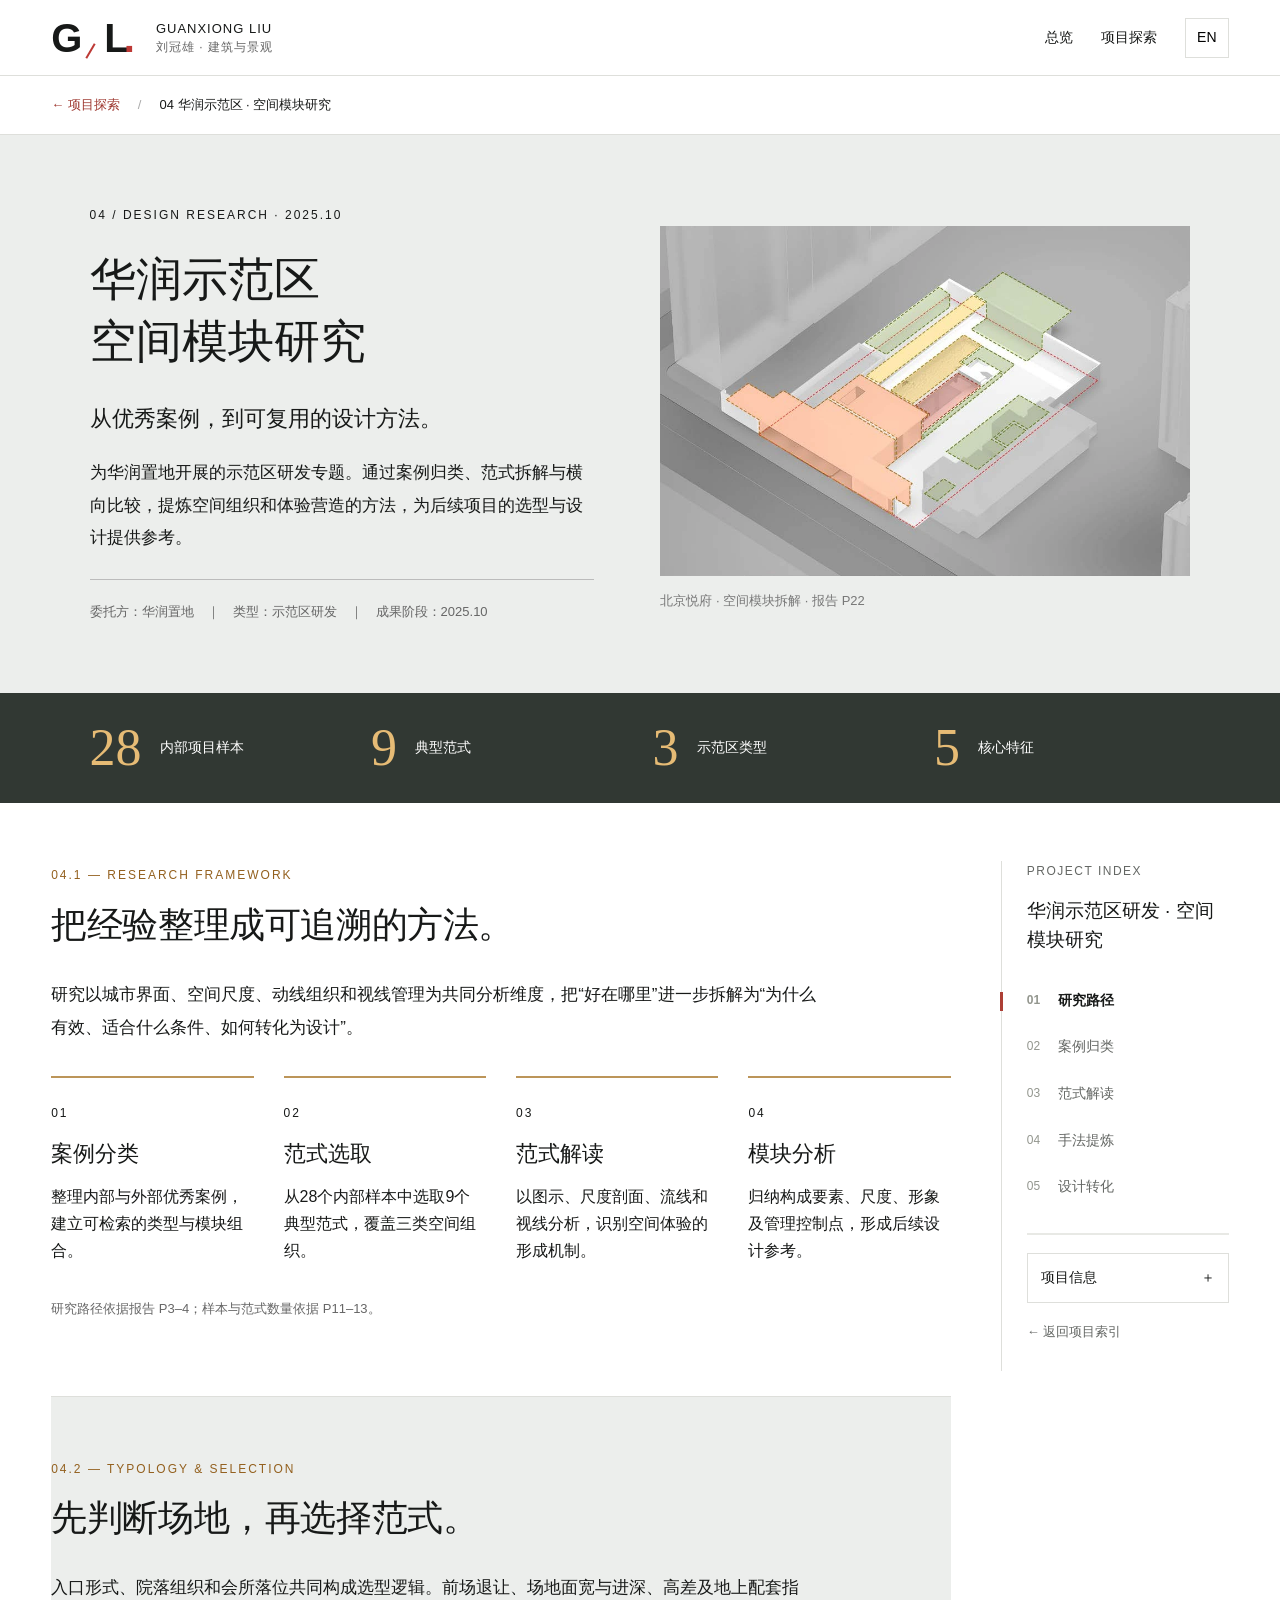
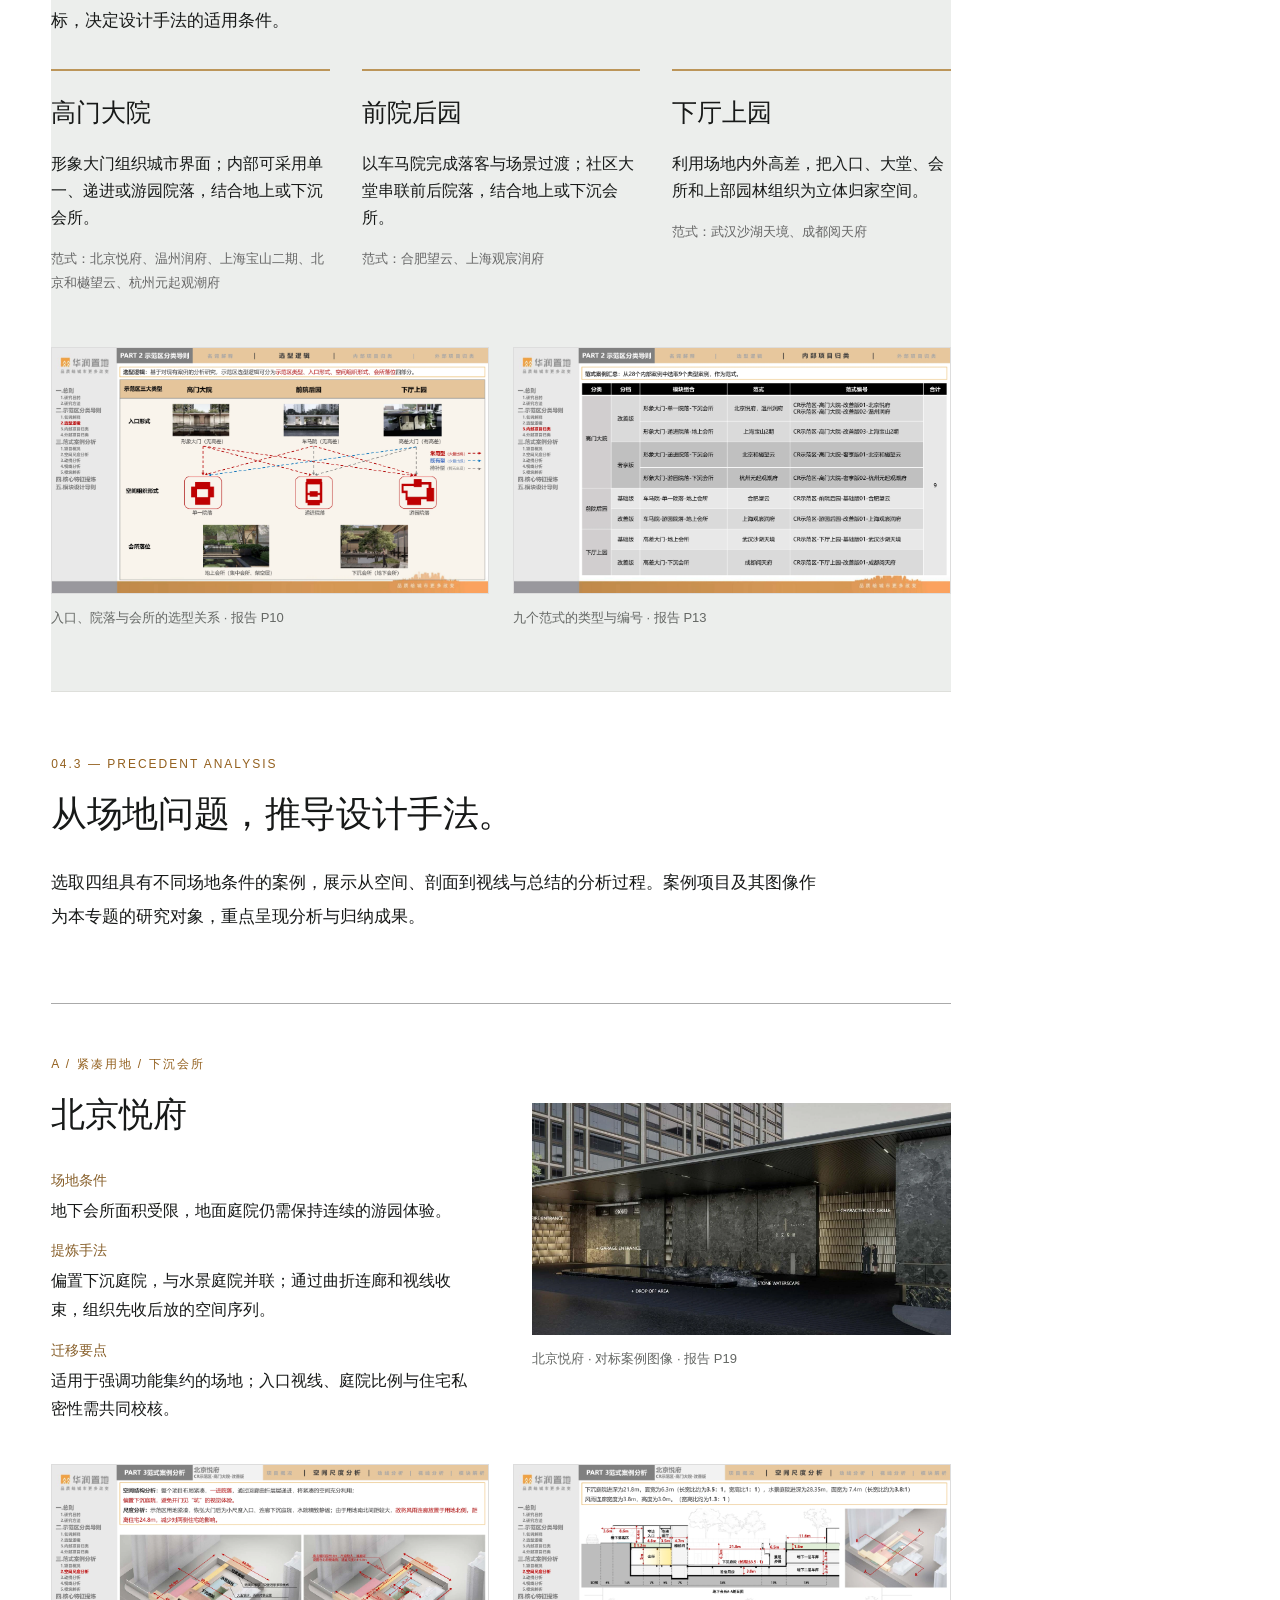
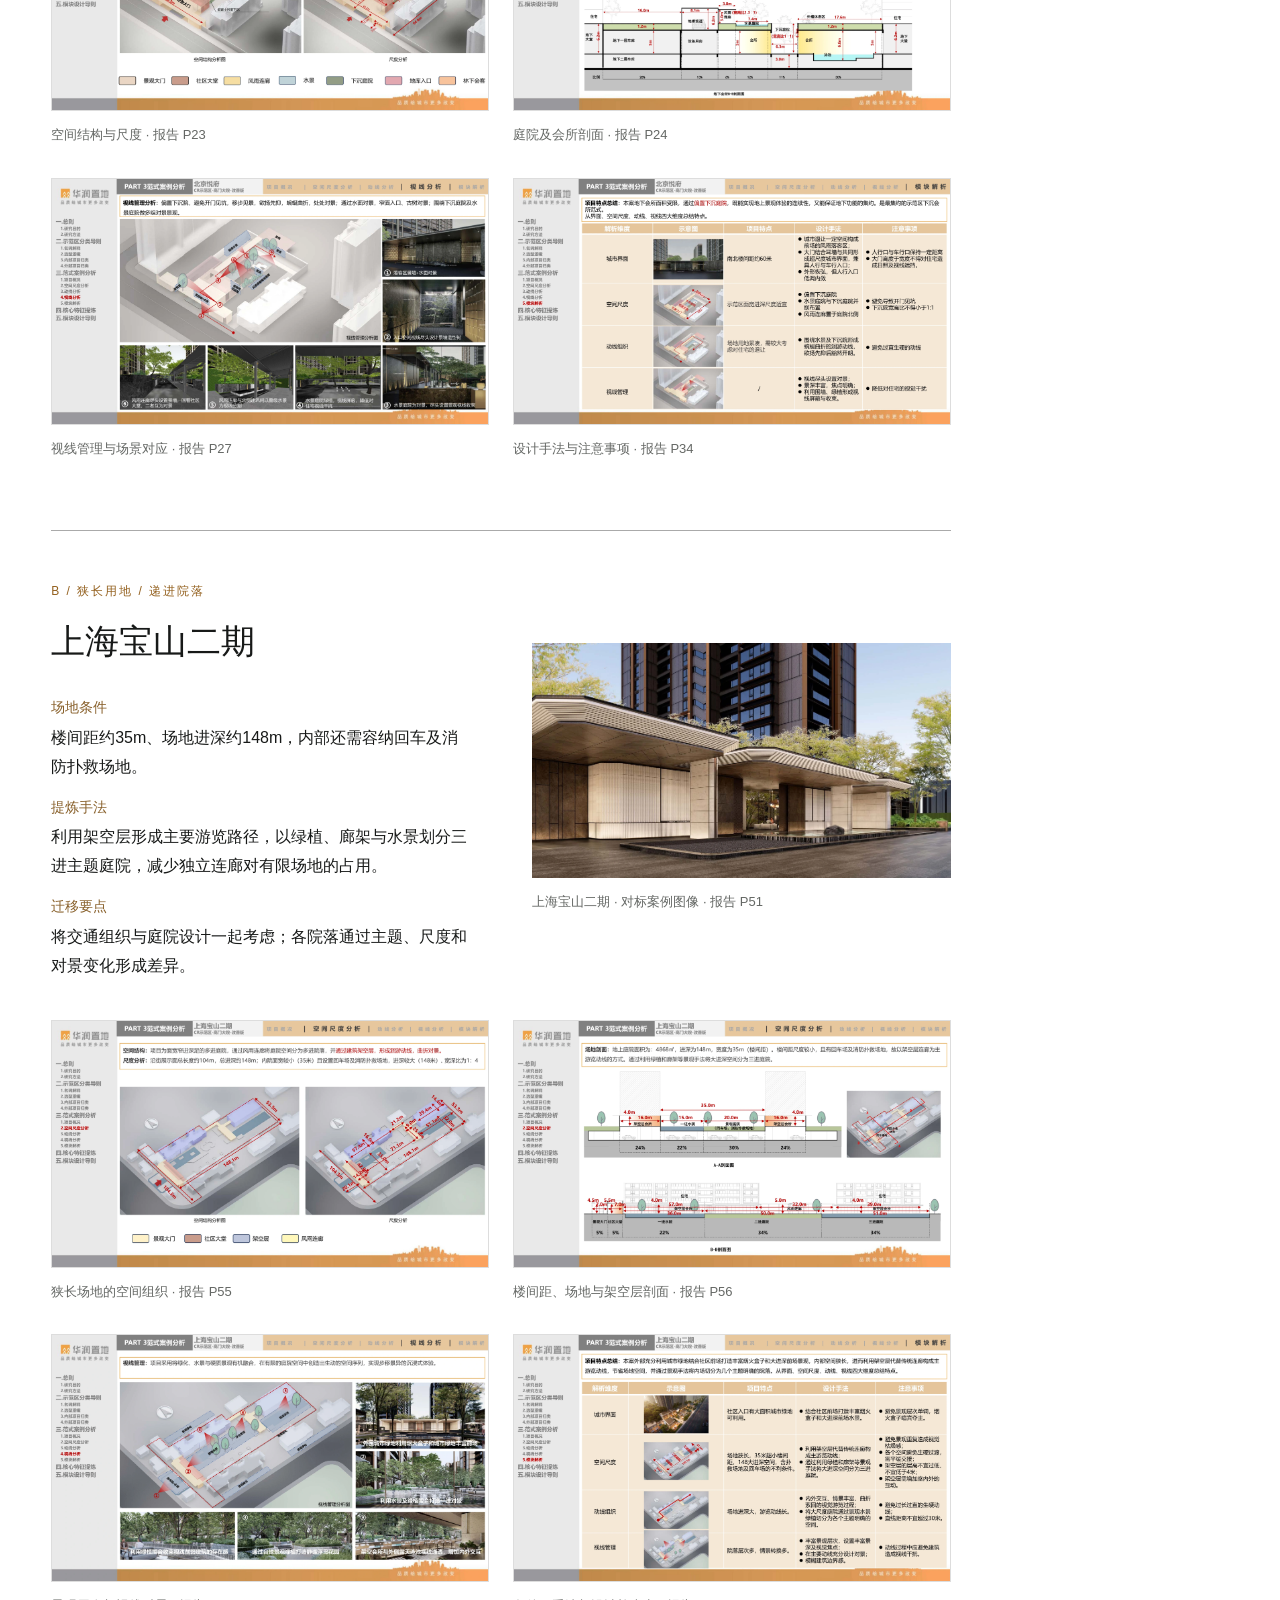
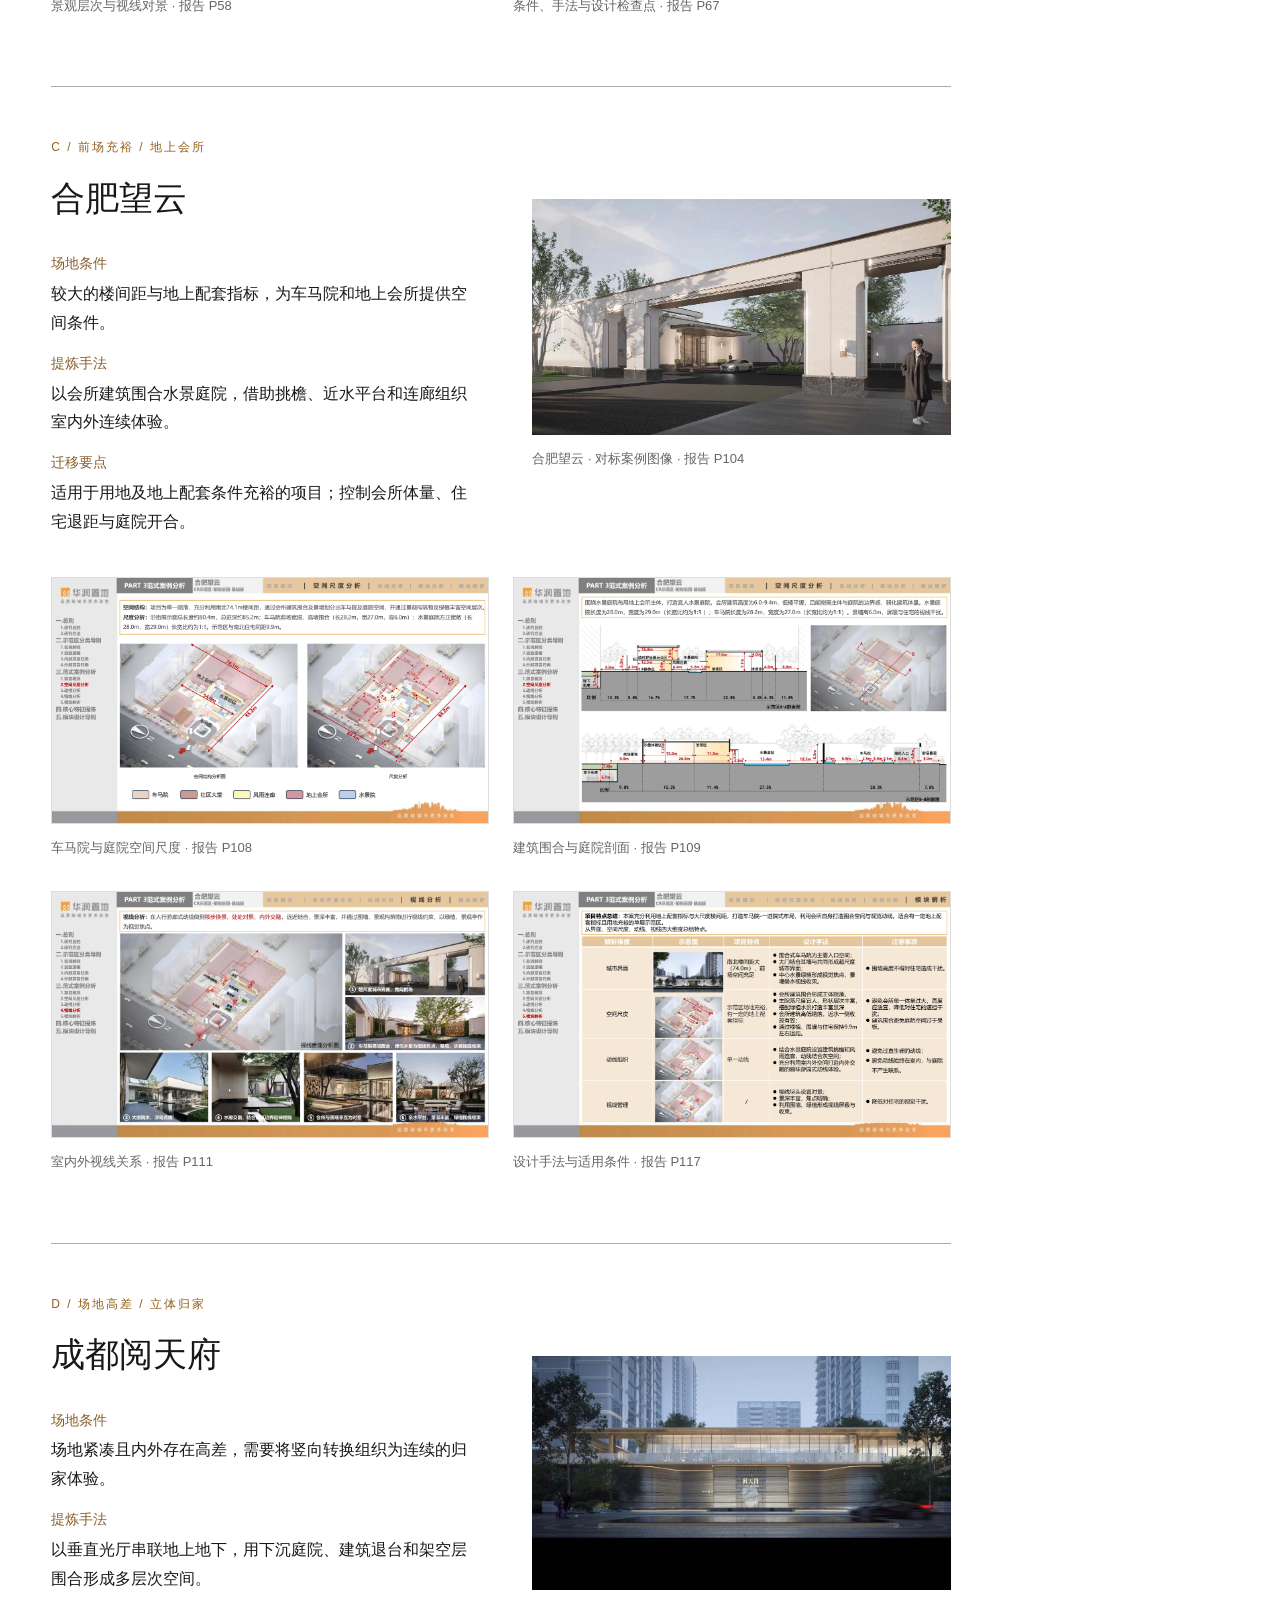
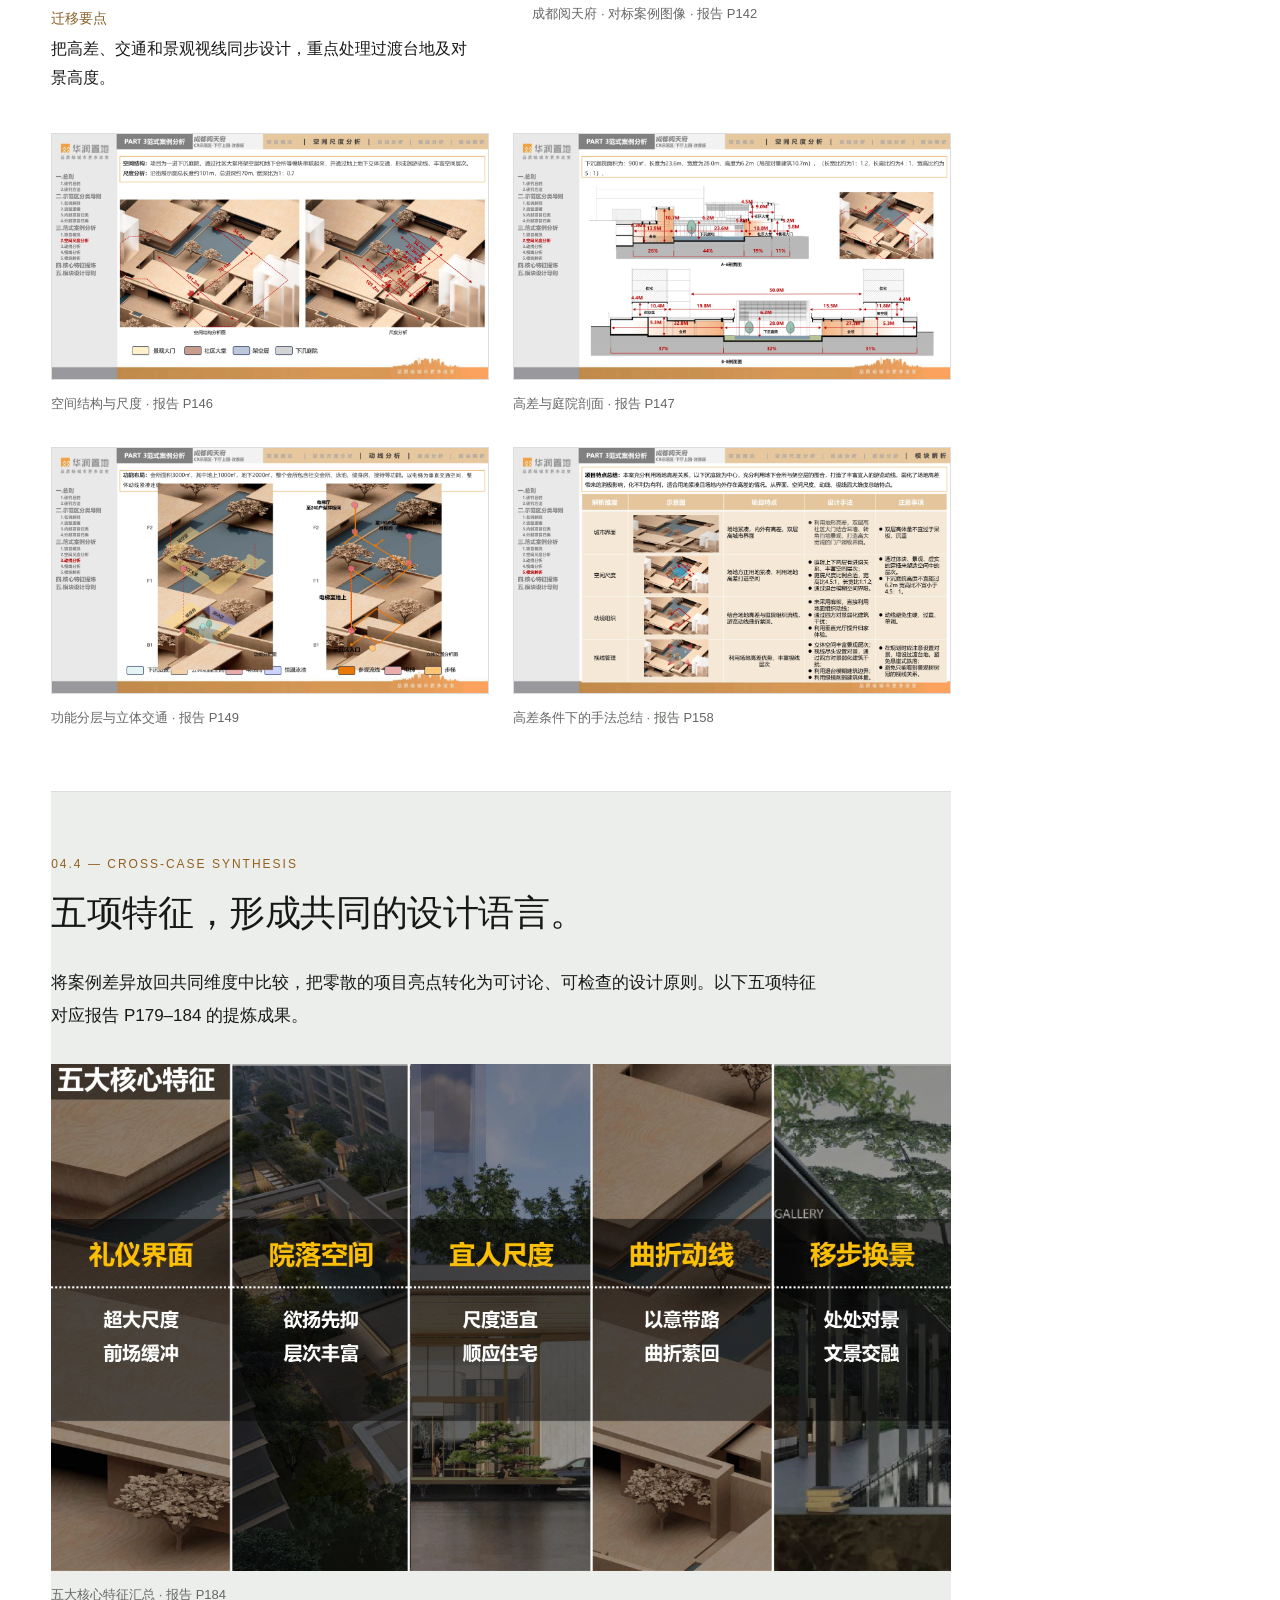
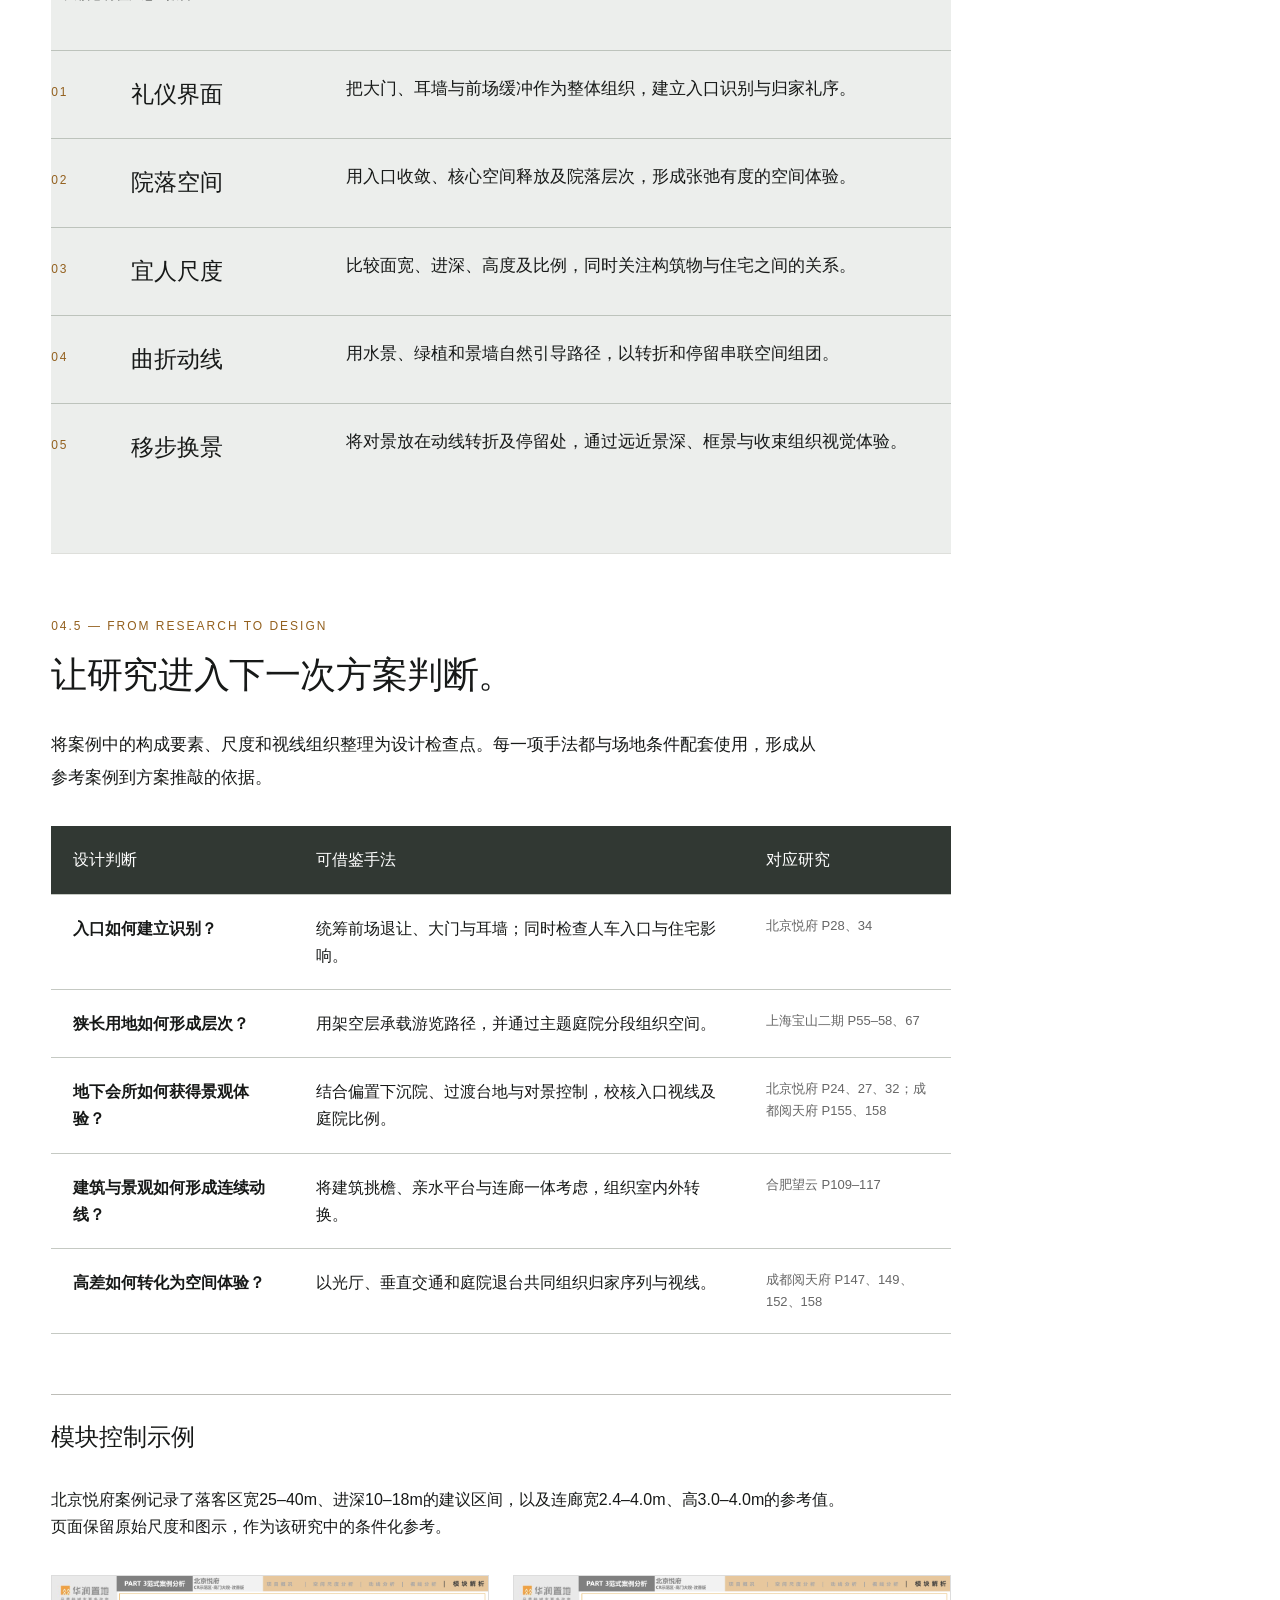
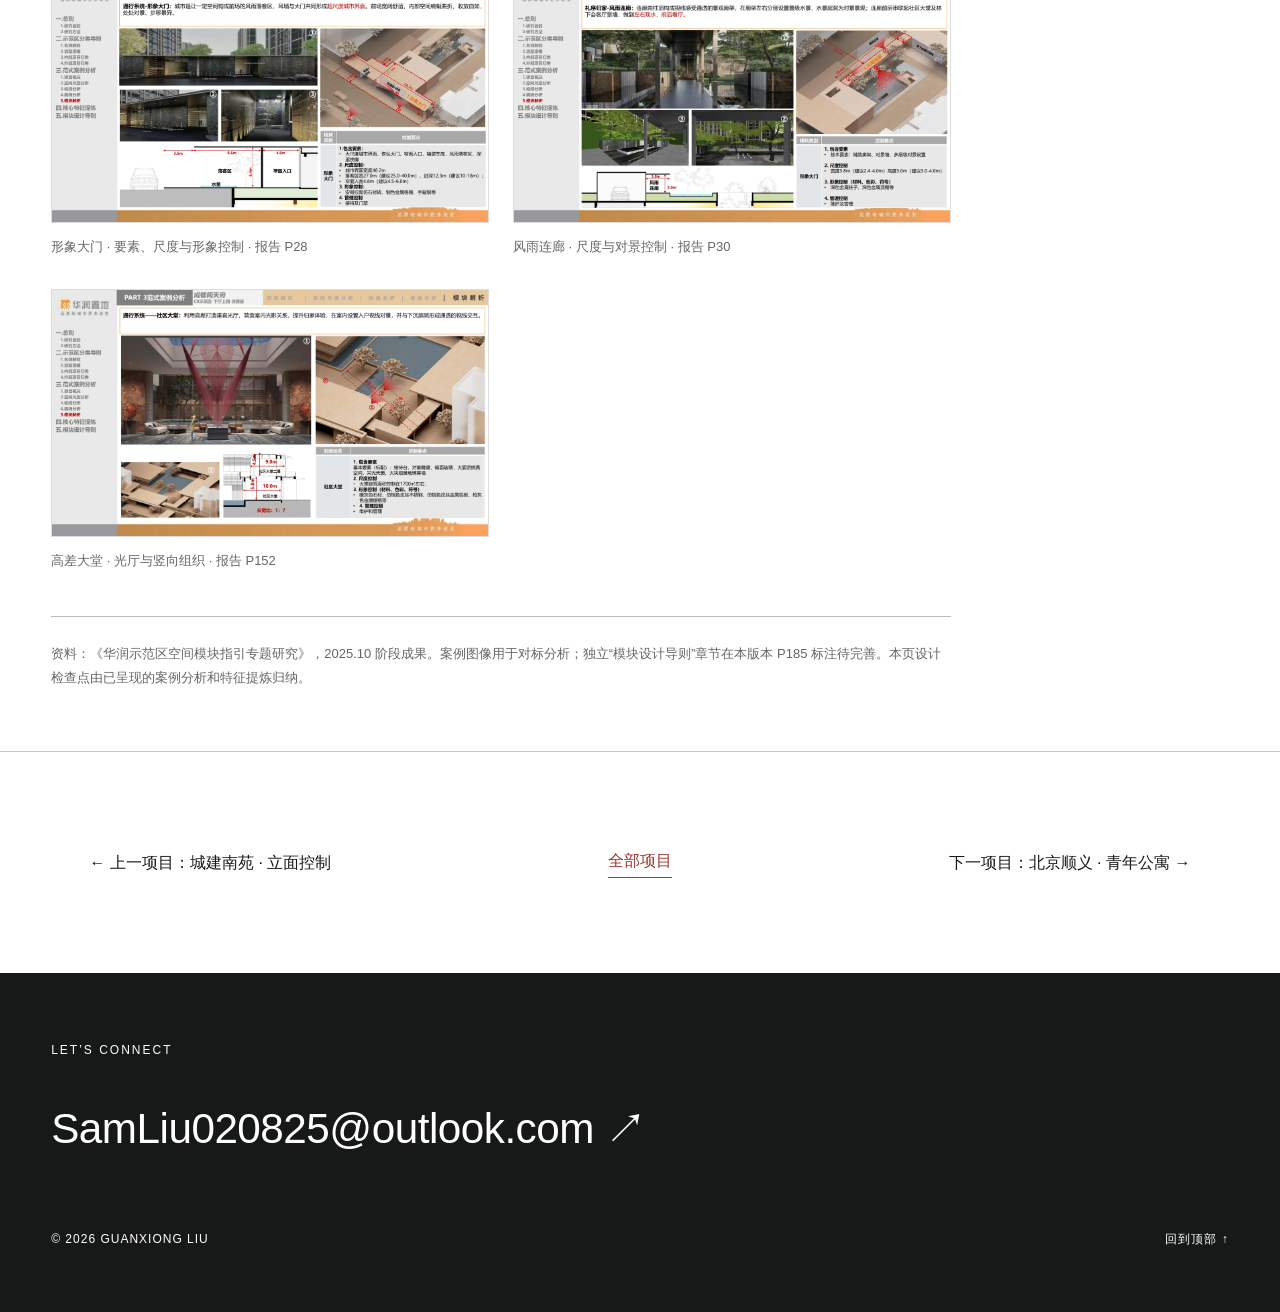
==== commit f34d3277: "Refine anchor spacing and verify responsive browsing" ====
--- a/cr-research.html
+++ b/cr-research.html
@@ -5,4 +5,4 @@
 <main id="page-top"><span id="main-content" tabindex="-1"></span><div class="project-breadcrumb"><a data-en="← Projects" data-project-index="" data-zh="← 项目探索" href="index.html#work">← 项目探索</a><span class="breadcrumb-separator">/</span><span data-en="04 CR Land · Spatial Design Research" data-zh="04 华润示范区 · 空间模块研究">04 华润示范区 · 空间模块研究</span></div><section class="section cr-hero" id="home"><div class="cr-hero-copy"><span class="small">04 / DESIGN RESEARCH · 2025.10</span><h1 data-en="CR Land
 Spatial Design Research" data-zh="华润示范区
 空间模块研究">华润示范区
-空间模块研究</h1><p class="cr-hero-line" data-en="Turning precedents into transferable design methods." data-zh="从优秀案例，到可复用的设计方法。">从优秀案例，到可复用的设计方法。</p><p data-en="A demonstration-area R&amp;D study for China Resources Land. Classification, spatial analysis and comparison turn precedent experience into references for future project selection and design." data-zh="为华润置地开展的示范区研发专题。通过案例归类、范式拆解与横向比较，提炼空间组织和体验营造的方法，为后续项目的选型与设计提供参考。">为华润置地开展的示范区研发专题。通过案例归类、范式拆解与横向比较，提炼空间组织和体验营造的方法，为后续项目的选型与设计提供参考。</p><p class="cr-meta" data-en="Client: China Resources Land · Type: Design R&amp;D · Research edition: October 2025" data-zh="委托方：华润置地　｜　类型：示范区研发　｜　成果阶段：2025.10">委托方：华润置地　｜　类型：示范区研发　｜　成果阶段：2025.10</p></div><figure><img alt="北京悦府 · 空间模块拆解" class="zoom" data-full="assets/cr-p22.webp" height="634" loading="lazy" src="assets/cr-image22.webp" width="958"/><figcaption data-en="Beijing Yuefu · Spatial module analysis · Report p.22" data-zh="北京悦府 · 空间模块拆解 · 报告 P22">北京悦府 · 空间模块拆解 · 报告 P22</figcaption></figure></section><div class="cr-stats"><div><strong>28</strong><span data-en="Internal project samples" data-zh="内部项目样本">内部项目样本</span></div><div><strong>9</strong><span data-en="Selected precedents" data-zh="典型范式">典型范式</span></div><div><strong>3</strong><span data-en="Spatial typologies" data-zh="示范区类型">示范区类型</span></div><div><strong>5</strong><span data-en="Core characteristics" data-zh="核心特征">核心特征</span></div></div><button aria-controls="project-info" aria-haspopup="dialog" class="project-info-open mobile-info-button" type="button"><span data-en="Project information" data-zh="项目信息">项目信息</span><span aria-hidden="true">＋</span></button><div class="reading-layout"><div class="reading-content"><section class="section cr-section" id="cr-method"><div class="section-head"><span class="small">04.1 — RESEARCH FRAMEWORK</span><h2 data-en="Making design knowledge traceable." data-zh="把经验整理成可追溯的方法。">把经验整理成可追溯的方法。</h2></div><p class="section-copy" data-en="Urban interface, spatial scale, circulation and sightlines form a shared analytical framework: what works, why it works, where it applies and how it informs design." data-zh="研究以城市界面、空间尺度、动线组织和视线管理为共同分析维度，把“好在哪里”进一步拆解为“为什么有效、适合什么条件、如何转化为设计”。">研究以城市界面、空间尺度、动线组织和视线管理为共同分析维度，把“好在哪里”进一步拆解为“为什么有效、适合什么条件、如何转化为设计”。</p><div class="cr-steps"><article><span class="small">01</span><h3 data-en="Classify" data-zh="案例分类">案例分类</h3><p data-en="Organise internal and external precedents by type and module combination." data-zh="整理内部与外部优秀案例，建立可检索的类型与模块组合。">整理内部与外部优秀案例，建立可检索的类型与模块组合。</p></article><article><span class="small">02</span><h3 data-en="Select" data-zh="范式选取">范式选取</h3><p data-en="Select nine representative precedents from 28 internal samples across three typologies." data-zh="从28个内部样本中选取9个典型范式，覆盖三类空间组织。">从28个内部样本中选取9个典型范式，覆盖三类空间组织。</p></article><article><span class="small">03</span><h3 data-en="Analyse" data-zh="范式解读">范式解读</h3><p data-en="Read diagrams, sections, routes and sightlines to understand how spatial experience is formed." data-zh="以图示、尺度剖面、流线和视线分析，识别空间体验的形成机制。">以图示、尺度剖面、流线和视线分析，识别空间体验的形成机制。</p></article><article><span class="small">04</span><h3 data-en="Translate" data-zh="模块分析">模块分析</h3><p data-en="Summarise elements, dimensions, expression and management considerations for later design." data-zh="归纳构成要素、尺度、形象及管理控制点，形成后续设计参考。">归纳构成要素、尺度、形象及管理控制点，形成后续设计参考。</p></article></div><p class="cr-source" data-en="Method: report pp.3–4. Sample and precedent counts: pp.11–13." data-zh="研究路径依据报告 P3–4；样本与范式数量依据 P11–13。">研究路径依据报告 P3–4；样本与范式数量依据 P11–13。</p></section><section class="section cr-section" id="cr-types"><div class="section-head"><span class="small">04.2 — TYPOLOGY &amp; SELECTION</span><h2 data-en="Start with the site, then choose a type." data-zh="先判断场地，再选择范式。">先判断场地，再选择范式。</h2></div><p class="section-copy" data-en="Entrance configuration, courtyard organisation and clubhouse location establish the selection logic. Forecourt space, site proportions, level changes and above-ground programme allowance determine applicability." data-zh="入口形式、院落组织和会所落位共同构成选型逻辑。前场退让、场地面宽与进深、高差及地上配套指标，决定设计手法的适用条件。">入口形式、院落组织和会所落位共同构成选型逻辑。前场退让、场地面宽与进深、高差及地上配套指标，决定设计手法的适用条件。</p><div class="cr-types"><article><h3 data-en="Monumental gateway + courts" data-zh="高门大院">高门大院</h3><p data-en="A prominent gate defines the urban edge. Single, sequential or meandering courtyards combine with above-ground or sunken clubhouses." data-zh="形象大门组织城市界面；内部可采用单一、递进或游园院落，结合地上或下沉会所。">形象大门组织城市界面；内部可采用单一、递进或游园院落，结合地上或下沉会所。</p><p class="cr-source" data-en="Precedents: Beijing Yuefu, Wenzhou Runfu, Shanghai Baoshan II, Beijing Heyue Wangyun and Hangzhou Yuanqi Guanchao Fu" data-zh="范式：北京悦府、温州润府、上海宝山二期、北京和樾望云、杭州元起观潮府">范式：北京悦府、温州润府、上海宝山二期、北京和樾望云、杭州元起观潮府</p></article><article><h3 data-en="Arrival court + garden" data-zh="前院后园">前院后园</h3><p data-en="An arrival court introduces the residential setting. The lobby links front and rear courts with an above-ground or sunken clubhouse." data-zh="以车马院完成落客与场景过渡；社区大堂串联前后院落，结合地上或下沉会所。">以车马院完成落客与场景过渡；社区大堂串联前后院落，结合地上或下沉会所。</p><p class="cr-source" data-en="Precedents: Hefei Wangyun and Shanghai Guanchen Runfu" data-zh="范式：合肥望云、上海观宸润府">范式：合肥望云、上海观宸润府</p></article><article><h3 data-en="Lower lobby + upper garden" data-zh="下厅上园">下厅上园</h3><p data-en="Level changes organise the entrance, lobby, clubhouse and upper garden into a layered arrival sequence." data-zh="利用场地内外高差，把入口、大堂、会所和上部园林组织为立体归家空间。">利用场地内外高差，把入口、大堂、会所和上部园林组织为立体归家空间。</p><p class="cr-source" data-en="Precedents: Wuhan Shahu Tianjing and Chengdu Yuetianfu" data-zh="范式：武汉沙湖天境、成都阅天府">范式：武汉沙湖天境、成都阅天府</p></article></div><div class="duo cr-gallery"><figure><img alt="入口、院落与会所的选型关系" class="zoom" height="1463" loading="lazy" src="assets/cr-p10.webp" width="2600"/><figcaption data-en="Selection logic: entrance, courts and clubhouse · Report p.10" data-zh="入口、院落与会所的选型关系 · 报告 P10">入口、院落与会所的选型关系 · 报告 P10</figcaption></figure><figure><img alt="九个范式的类型与编号" class="zoom" height="1463" loading="lazy" src="assets/cr-p13.webp" width="2600"/><figcaption data-en="The nine precedents and their classifications · Report p.13" data-zh="九个范式的类型与编号 · 报告 P13">九个范式的类型与编号 · 报告 P13</figcaption></figure></div></section><section class="section cr-section" id="cr-cases"><div class="section-head"><span class="small">04.3 — PRECEDENT ANALYSIS</span><h2 data-en="From site constraints to design moves." data-zh="从场地问题，推导设计手法。">从场地问题，推导设计手法。</h2></div><p class="section-copy" data-en="Four cases with different site conditions show the analysis from spatial structure and sections to sightlines and synthesis. The projects and their imagery are precedents studied in this R&amp;D work." data-zh="选取四组具有不同场地条件的案例，展示从空间、剖面到视线与总结的分析过程。案例项目及其图像作为本专题的研究对象，重点呈现分析与归纳成果。">选取四组具有不同场地条件的案例，展示从空间、剖面到视线与总结的分析过程。案例项目及其图像作为本专题的研究对象，重点呈现分析与归纳成果。</p><article class="cr-case"><div class="cr-case-intro"><div><span class="small" data-en="A / Compact site / Sunken clubhouse" data-zh="A / 紧凑用地 / 下沉会所">A / 紧凑用地 / 下沉会所</span><h3 class="cr-case-title" data-en="Beijing Yuefu" data-zh="北京悦府">北京悦府</h3><div class="cr-case-point"><h4 data-en="Site condition" data-zh="场地条件">场地条件</h4><p data-en="A limited underground clubhouse footprint must coexist with a continuous garden experience." data-zh="地下会所面积受限，地面庭院仍需保持连续的游园体验。">地下会所面积受限，地面庭院仍需保持连续的游园体验。</p></div><div class="cr-case-point"><h4 data-en="Design moves" data-zh="提炼手法">提炼手法</h4><p data-en="Offset the sunken court beside a water court. A meandering colonnade and focused views create a sequence of compression and release." data-zh="偏置下沉庭院，与水景庭院并联；通过曲折连廊和视线收束，组织先收后放的空间序列。">偏置下沉庭院，与水景庭院并联；通过曲折连廊和视线收束，组织先收后放的空间序列。</p></div><div class="cr-case-point"><h4 data-en="Transfer to later projects" data-zh="迁移要点">迁移要点</h4><p data-en="Useful where spatial efficiency matters; review entrance views, court proportions and residential privacy together." data-zh="适用于强调功能集约的场地；入口视线、庭院比例与住宅私密性需共同校核。">适用于强调功能集约的场地；入口视线、庭院比例与住宅私密性需共同校核。</p></div></div><figure><img alt="北京悦府 · 对标案例图像" class="zoom" height="892" loading="lazy" src="assets/cr-image19.webp" width="1603"/><figcaption data-en="Beijing Yuefu · Precedent image · Report p.19" data-zh="北京悦府 · 对标案例图像 · 报告 P19">北京悦府 · 对标案例图像 · 报告 P19</figcaption></figure></div><div class="duo cr-gallery"><figure><img alt="空间结构与尺度" class="zoom" height="1463" loading="lazy" src="assets/cr-p23.webp" width="2600"/><figcaption data-en="Spatial structure and scale · Report p.23" data-zh="空间结构与尺度 · 报告 P23">空间结构与尺度 · 报告 P23</figcaption></figure><figure><img alt="庭院及会所剖面" class="zoom" height="1463" loading="lazy" src="assets/cr-p24.webp" width="2600"/><figcaption data-en="Courtyard and clubhouse sections · Report p.24" data-zh="庭院及会所剖面 · 报告 P24">庭院及会所剖面 · 报告 P24</figcaption></figure><figure><img alt="视线管理与场景对应" class="zoom" height="1463" loading="lazy" src="assets/cr-p27.webp" width="2600"/><figcaption data-en="Sightlines and their corresponding scenes · Report p.27" data-zh="视线管理与场景对应 · 报告 P27">视线管理与场景对应 · 报告 P27</figcaption></figure><figure><img alt="设计手法与注意事项" class="zoom" height="1463" loading="lazy" src="assets/cr-p34.webp" width="2600"/><figcaption data-en="Design moves and considerations · Report p.34" data-zh="设计手法与注意事项 · 报告 P34">设计手法与注意事项 · 报告 P34</figcaption></figure></div></article><article class="cr-case"><div class="cr-case-intro"><div><span class="small" data-en="B / Narrow site / Sequential courts" data-zh="B / 狭长用地 / 递进院落">B / 狭长用地 / 递进院落</span><h3 class="cr-case-title" data-en="Shanghai Baoshan II" data-zh="上海宝山二期">上海宝山二期</h3><div class="cr-case-point"><h4 data-en="Site condition" data-zh="场地条件">场地条件</h4><p data-en="An approximately 35 m building separation and 148 m site depth must also accommodate turning and emergency access areas." data-zh="楼间距约35m、场地进深约148m，内部还需容纳回车及消防扑救场地。">楼间距约35m、场地进深约148m，内部还需容纳回车及消防扑救场地。</p></div><div class="cr-case-point"><h4 data-en="Design moves" data-zh="提炼手法">提炼手法</h4><p data-en="Use open ground floors as the main route. Planting, colonnades and water divide the depth into three themed courts while conserving open space." data-zh="利用架空层形成主要游览路径，以绿植、廊架与水景划分三进主题庭院，减少独立连廊对有限场地的占用。">利用架空层形成主要游览路径，以绿植、廊架与水景划分三进主题庭院，减少独立连廊对有限场地的占用。</p></div><div class="cr-case-point"><h4 data-en="Transfer to later projects" data-zh="迁移要点">迁移要点</h4><p data-en="Coordinate circulation and garden design; vary themes, scale and focal views between courts." data-zh="将交通组织与庭院设计一起考虑；各院落通过主题、尺度和对景变化形成差异。">将交通组织与庭院设计一起考虑；各院落通过主题、尺度和对景变化形成差异。</p></div></div><figure><img alt="上海宝山二期 · 对标案例图像" class="zoom" height="1126" loading="lazy" src="assets/cr-image51.webp" width="2002"/><figcaption data-en="Shanghai Baoshan II · Precedent image · Report p.51" data-zh="上海宝山二期 · 对标案例图像 · 报告 P51">上海宝山二期 · 对标案例图像 · 报告 P51</figcaption></figure></div><div class="duo cr-gallery"><figure><img alt="狭长场地的空间组织" class="zoom" height="1463" loading="lazy" src="assets/cr-p55.webp" width="2600"/><figcaption data-en="Spatial organisation of the narrow site · Report p.55" data-zh="狭长场地的空间组织 · 报告 P55">狭长场地的空间组织 · 报告 P55</figcaption></figure><figure><img alt="楼间距、场地与架空层剖面" class="zoom" height="1463" loading="lazy" src="assets/cr-p56.webp" width="2600"/><figcaption data-en="Building separation and open-ground-floor sections · Report p.56" data-zh="楼间距、场地与架空层剖面 · 报告 P56">楼间距、场地与架空层剖面 · 报告 P56</figcaption></figure><figure><img alt="景观层次与视线对景" class="zoom" height="1463" loading="lazy" src="assets/cr-p58.webp" width="2600"/><figcaption data-en="Landscape layers and focal views · Report p.58" data-zh="景观层次与视线对景 · 报告 P58">景观层次与视线对景 · 报告 P58</figcaption></figure><figure><img alt="条件、手法与设计检查点" class="zoom" height="1463" loading="lazy" src="assets/cr-p67.webp" width="2600"/><figcaption data-en="Conditions, design moves and review points · Report p.67" data-zh="条件、手法与设计检查点 · 报告 P67">条件、手法与设计检查点 · 报告 P67</figcaption></figure></div></article><article class="cr-case"><div class="cr-case-intro"><div><span class="small" data-en="C / Generous forecourt / Above-ground clubhouse" data-zh="C / 前场充裕 / 地上会所">C / 前场充裕 / 地上会所</span><h3 class="cr-case-title" data-en="Hefei Wangyun" data-zh="合肥望云">合肥望云</h3><div class="cr-case-point"><h4 data-en="Site condition" data-zh="场地条件">场地条件</h4><p data-en="Generous building spacing and above-ground programme allowance support an arrival court and clubhouse." data-zh="较大的楼间距与地上配套指标，为车马院和地上会所提供空间条件。">较大的楼间距与地上配套指标，为车马院和地上会所提供空间条件。</p></div><div class="cr-case-point"><h4 data-en="Design moves" data-zh="提炼手法">提炼手法</h4><p data-en="Clubhouse volumes enclose a water court. Eaves, waterside terraces and colonnades connect interior and exterior experiences." data-zh="以会所建筑围合水景庭院，借助挑檐、近水平台和连廊组织室内外连续体验。">以会所建筑围合水景庭院，借助挑檐、近水平台和连廊组织室内外连续体验。</p></div><div class="cr-case-point"><h4 data-en="Transfer to later projects" data-zh="迁移要点">迁移要点</h4><p data-en="Applicable to generous sites with above-ground allowance; coordinate building mass, residential setbacks and court enclosure." data-zh="适用于用地及地上配套条件充裕的项目；控制会所体量、住宅退距与庭院开合。">适用于用地及地上配套条件充裕的项目；控制会所体量、住宅退距与庭院开合。</p></div></div><figure><img alt="合肥望云 · 对标案例图像" class="zoom" height="767" loading="lazy" src="assets/cr-image104.webp" width="1364"/><figcaption data-en="Hefei Wangyun · Precedent image · Report p.104" data-zh="合肥望云 · 对标案例图像 · 报告 P104">合肥望云 · 对标案例图像 · 报告 P104</figcaption></figure></div><div class="duo cr-gallery"><figure><img alt="车马院与庭院空间尺度" class="zoom" height="1463" loading="lazy" src="assets/cr-p108.webp" width="2600"/><figcaption data-en="Arrival court and garden dimensions · Report p.108" data-zh="车马院与庭院空间尺度 · 报告 P108">车马院与庭院空间尺度 · 报告 P108</figcaption></figure><figure><img alt="建筑围合与庭院剖面" class="zoom" height="1463" loading="lazy" src="assets/cr-p109.webp" width="2600"/><figcaption data-en="Enclosure and courtyard sections · Report p.109" data-zh="建筑围合与庭院剖面 · 报告 P109">建筑围合与庭院剖面 · 报告 P109</figcaption></figure><figure><img alt="室内外视线关系" class="zoom" height="1463" loading="lazy" src="assets/cr-p111.webp" width="2600"/><figcaption data-en="Interior and exterior sightlines · Report p.111" data-zh="室内外视线关系 · 报告 P111">室内外视线关系 · 报告 P111</figcaption></figure><figure><img alt="设计手法与适用条件" class="zoom" height="1463" loading="lazy" src="assets/cr-p117.webp" width="2600"/><figcaption data-en="Design moves and applicability · Report p.117" data-zh="设计手法与适用条件 · 报告 P117">设计手法与适用条件 · 报告 P117</figcaption></figure></div></article><article class="cr-case"><div class="cr-case-intro"><div><span class="small" data-en="D / Level changes / Layered arrival" data-zh="D / 场地高差 / 立体归家">D / 场地高差 / 立体归家</span><h3 class="cr-case-title" data-en="Chengdu Yuetianfu" data-zh="成都阅天府">成都阅天府</h3><div class="cr-case-point"><h4 data-en="Site condition" data-zh="场地条件">场地条件</h4><p data-en="A compact site with external level changes requires a continuous arrival experience across floors." data-zh="场地紧凑且内外存在高差，需要将竖向转换组织为连续的归家体验。">场地紧凑且内外存在高差，需要将竖向转换组织为连续的归家体验。</p></div><div class="cr-case-point"><h4 data-en="Design moves" data-zh="提炼手法">提炼手法</h4><p data-en="A naturally lit vertical lobby connects levels. A sunken court, terraces and open ground floors create a layered enclosure." data-zh="以垂直光厅串联地上地下，用下沉庭院、建筑退台和架空层围合形成多层次空间。">以垂直光厅串联地上地下，用下沉庭院、建筑退台和架空层围合形成多层次空间。</p></div><div class="cr-case-point"><h4 data-en="Transfer to later projects" data-zh="迁移要点">迁移要点</h4><p data-en="Design level changes, circulation and views together, with attention to transition terraces and viewing heights." data-zh="把高差、交通和景观视线同步设计，重点处理过渡台地及对景高度。">把高差、交通和景观视线同步设计，重点处理过渡台地及对景高度。</p></div></div><figure><img alt="成都阅天府 · 对标案例图像" class="zoom" height="612" loading="lazy" src="assets/cr-image142.webp" width="1093"/><figcaption data-en="Chengdu Yuetianfu · Precedent image · Report p.142" data-zh="成都阅天府 · 对标案例图像 · 报告 P142">成都阅天府 · 对标案例图像 · 报告 P142</figcaption></figure></div><div class="duo cr-gallery"><figure><img alt="空间结构与尺度" class="zoom" height="1463" loading="lazy" src="assets/cr-p146.webp" width="2600"/><figcaption data-en="Spatial structure and scale · Report p.146" data-zh="空间结构与尺度 · 报告 P146">空间结构与尺度 · 报告 P146</figcaption></figure><figure><img alt="高差与庭院剖面" class="zoom" height="1463" loading="lazy" src="assets/cr-p147.webp" width="2600"/><figcaption data-en="Level changes and courtyard sections · Report p.147" data-zh="高差与庭院剖面 · 报告 P147">高差与庭院剖面 · 报告 P147</figcaption></figure><figure><img alt="功能分层与立体交通" class="zoom" height="1463" loading="lazy" src="assets/cr-p149.webp" width="2600"/><figcaption data-en="Programme layers and vertical circulation · Report p.149" data-zh="功能分层与立体交通 · 报告 P149">功能分层与立体交通 · 报告 P149</figcaption></figure><figure><img alt="高差条件下的手法总结" class="zoom" height="1463" loading="lazy" src="assets/cr-p158.webp" width="2600"/><figcaption data-en="Synthesis for sites with level changes · Report p.158" data-zh="高差条件下的手法总结 · 报告 P158">高差条件下的手法总结 · 报告 P158</figcaption></figure></div></article></section><section class="section cr-section" id="cr-insights"><div class="section-head"><span class="small">04.4 — CROSS-CASE SYNTHESIS</span><h2 data-en="Five characteristics, a shared design language." data-zh="五项特征，形成共同的设计语言。">五项特征，形成共同的设计语言。</h2></div><p class="section-copy" data-en="Comparing different projects through the same dimensions turns individual highlights into principles that can be discussed and reviewed. These five characteristics follow the synthesis on report pp.179–184." data-zh="将案例差异放回共同维度中比较，把零散的项目亮点转化为可讨论、可检查的设计原则。以下五项特征对应报告 P179–184 的提炼成果。">将案例差异放回共同维度中比较，把零散的项目亮点转化为可讨论、可检查的设计原则。以下五项特征对应报告 P179–184 的提炼成果。</p><figure><img alt="五大核心特征汇总" class="zoom" height="1463" loading="lazy" src="assets/cr-p184.webp" width="2600"/><figcaption data-en="Five core characteristics · Report p.184" data-zh="五大核心特征汇总 · 报告 P184">五大核心特征汇总 · 报告 P184</figcaption></figure><div class="cr-traits"><article><span class="small">01</span><h3 data-en="Ceremonial interface" data-zh="礼仪界面">礼仪界面</h3><p data-en="Coordinate the gate, side walls and forecourt to establish arrival identity and sequence." data-zh="把大门、耳墙与前场缓冲作为整体组织，建立入口识别与归家礼序。">把大门、耳墙与前场缓冲作为整体组织，建立入口识别与归家礼序。</p></article><article><span class="small">02</span><h3 data-en="Courtyard sequence" data-zh="院落空间">院落空间</h3><p data-en="Combine a compressed entrance, an opening core and layered courts to vary spatial intensity." data-zh="用入口收敛、核心空间释放及院落层次，形成张弛有度的空间体验。">用入口收敛、核心空间释放及院落层次，形成张弛有度的空间体验。</p></article><article><span class="small">03</span><h3 data-en="Human scale" data-zh="宜人尺度">宜人尺度</h3><p data-en="Study width, depth, height and proportions alongside the relationship to residential buildings." data-zh="比较面宽、进深、高度及比例，同时关注构筑物与住宅之间的关系。">比较面宽、进深、高度及比例，同时关注构筑物与住宅之间的关系。</p></article><article><span class="small">04</span><h3 data-en="Meandering circulation" data-zh="曲折动线">曲折动线</h3><p data-en="Let water, planting and walls guide routes; connect spaces through turns and pauses." data-zh="用水景、绿植和景墙自然引导路径，以转折和停留串联空间组团。">用水景、绿植和景墙自然引导路径，以转折和停留串联空间组团。</p></article><article><span class="small">05</span><h3 data-en="Changing views" data-zh="移步换景">移步换景</h3><p data-en="Place focal scenes at turns and pauses, organising views through depth, framing and enclosure." data-zh="将对景放在动线转折及停留处，通过远近景深、框景与收束组织视觉体验。">将对景放在动线转折及停留处，通过远近景深、框景与收束组织视觉体验。</p></article></div></section><section class="section cr-section" id="cr-guidance"><div class="section-head"><span class="small">04.5 — FROM RESEARCH TO DESIGN</span><h2 data-en="Bringing research into the next design decision." data-zh="让研究进入下一次方案判断。">让研究进入下一次方案判断。</h2></div><p class="section-copy" data-en="Translate precedent elements, dimensions and views into design review points. Each move is paired with site conditions to support the next design iteration." data-zh="将案例中的构成要素、尺度和视线组织整理为设计检查点。每一项手法都与场地条件配套使用，形成从参考案例到方案推敲的依据。">将案例中的构成要素、尺度和视线组织整理为设计检查点。每一项手法都与场地条件配套使用，形成从参考案例到方案推敲的依据。</p><div class="cr-table-wrap"><table class="cr-table"><thead><tr><th data-en="Design decision" data-zh="设计判断" scope="col">设计判断</th><th data-en="Transferable move" data-zh="可借鉴手法" scope="col">可借鉴手法</th><th data-en="Research reference" data-zh="对应研究" scope="col">对应研究</th></tr></thead><tbody><tr><th data-en="How should arrival be expressed?" data-zh="入口如何建立识别？" scope="row">入口如何建立识别？</th><td data-en="Coordinate forecourt setback, gate and side walls; review pedestrian/vehicle entries and residential impacts." data-zh="统筹前场退让、大门与耳墙；同时检查人车入口与住宅影响。">统筹前场退让、大门与耳墙；同时检查人车入口与住宅影响。</td><td data-en="Beijing Yuefu pp.28, 34" data-zh="北京悦府 P28、34">北京悦府 P28、34</td></tr><tr><th data-en="How can a narrow site gain layers?" data-zh="狭长用地如何形成层次？" scope="row">狭长用地如何形成层次？</th><td data-en="Route through open ground floors and organise the site into themed courts." data-zh="用架空层承载游览路径，并通过主题庭院分段组织空间。">用架空层承载游览路径，并通过主题庭院分段组织空间。</td><td data-en="Shanghai Baoshan II pp.55–58, 67" data-zh="上海宝山二期 P55–58、67">上海宝山二期 P55–58、67</td></tr><tr><th data-en="How can an underground clubhouse engage the garden?" data-zh="地下会所如何获得景观体验？" scope="row">地下会所如何获得景观体验？</th><td data-en="Combine an offset court, transition terraces and focal views; review entrance sightlines and court proportions." data-zh="结合偏置下沉院、过渡台地与对景控制，校核入口视线及庭院比例。">结合偏置下沉院、过渡台地与对景控制，校核入口视线及庭院比例。</td><td data-en="Beijing Yuefu pp.24, 27, 32; Chengdu Yuetianfu pp.155, 158" data-zh="北京悦府 P24、27、32；成都阅天府 P155、158">北京悦府 P24、27、32；成都阅天府 P155、158</td></tr><tr><th data-en="How can architecture and landscape connect?" data-zh="建筑与景观如何形成连续动线？" scope="row">建筑与景观如何形成连续动线？</th><td data-en="Coordinate eaves, waterside terraces and colonnades for transitions between indoors and outdoors." data-zh="将建筑挑檐、亲水平台与连廊一体考虑，组织室内外转换。">将建筑挑檐、亲水平台与连廊一体考虑，组织室内外转换。</td><td data-en="Hefei Wangyun pp.109–117" data-zh="合肥望云 P109–117">合肥望云 P109–117</td></tr><tr><th data-en="How can level changes enrich experience?" data-zh="高差如何转化为空间体验？" scope="row">高差如何转化为空间体验？</th><td data-en="Use a naturally lit lobby, vertical circulation and garden terraces to organise arrival and views." data-zh="以光厅、垂直交通和庭院退台共同组织归家序列与视线。">以光厅、垂直交通和庭院退台共同组织归家序列与视线。</td><td data-en="Chengdu Yuetianfu pp.147, 149, 152, 158" data-zh="成都阅天府 P147、149、152、158">成都阅天府 P147、149、152、158</td></tr></tbody></table></div><h3 class="gallery-title" data-en="Examples of module control" data-zh="模块控制示例">模块控制示例</h3><p class="cr-module-copy" data-en="The Beijing Yuefu study records suggested drop-off dimensions of 25–40 m wide by 10–18 m deep, and colonnade references of 2.4–4.0 m wide by 3.0–4.0 m high. Original dimensions and diagrams are retained as context-dependent references from the study." data-zh="北京悦府案例记录了落客区宽25–40m、进深10–18m的建议区间，以及连廊宽2.4–4.0m、高3.0–4.0m的参考值。页面保留原始尺度和图示，作为该研究中的条件化参考。">北京悦府案例记录了落客区宽25–40m、进深10–18m的建议区间，以及连廊宽2.4–4.0m、高3.0–4.0m的参考值。页面保留原始尺度和图示，作为该研究中的条件化参考。</p><div class="duo cr-gallery"><figure><img alt="形象大门 · 要素、尺度与形象控制" class="zoom" height="1463" loading="lazy" src="assets/cr-p28.webp" width="2600"/><figcaption data-en="Gateway: elements, dimensions and expression · Report p.28" data-zh="形象大门 · 要素、尺度与形象控制 · 报告 P28">形象大门 · 要素、尺度与形象控制 · 报告 P28</figcaption></figure><figure><img alt="风雨连廊 · 尺度与对景控制" class="zoom" height="1463" loading="lazy" src="assets/cr-p30.webp" width="2600"/><figcaption data-en="Colonnade: dimensions and views · Report p.30" data-zh="风雨连廊 · 尺度与对景控制 · 报告 P30">风雨连廊 · 尺度与对景控制 · 报告 P30</figcaption></figure><figure><img alt="高差大堂 · 光厅与竖向组织" class="zoom" height="1463" loading="lazy" src="assets/cr-p152.webp" width="2600"/><figcaption data-en="Lobby across levels: daylight and vertical organisation · Report p.152" data-zh="高差大堂 · 光厅与竖向组织 · 报告 P152">高差大堂 · 光厅与竖向组织 · 报告 P152</figcaption></figure></div><p class="cr-source cr-source-note" data-en="Source: CR Land Demonstration Area Spatial Module Study, October 2025 research edition. Case imagery is used for precedent analysis. The separate Module Design Guidelines chapter is marked for further development on p.185. Review points on this page are summarised from the case analyses and core characteristics." data-zh="资料：《华润示范区空间模块指引专题研究》，2025.10 阶段成果。案例图像用于对标分析；独立“模块设计导则”章节在本版本 P185 标注待完善。本页设计检查点由已呈现的案例分析和特征提炼归纳。">资料：《华润示范区空间模块指引专题研究》，2025.10 阶段成果。案例图像用于对标分析；独立“模块设计导则”章节在本版本 P185 标注待完善。本页设计检查点由已呈现的案例分析和特征提炼归纳。</p></section></div><aside aria-label="项目章节 / Project chapters" class="project-rail"><div class="rail-inner"><div class="rail-kicker">PROJECT INDEX</div><h2 class="rail-title" data-en="CR Land · Spatial Design Research" data-zh="华润示范区研发 · 空间模块研究">华润示范区研发 · 空间模块研究</h2><nav aria-label="章节导航 / Chapter navigation" class="project-menu"><a data-chapter-number="01" data-en="Method" data-zh="研究路径" href="#cr-method">研究路径</a><a data-chapter-number="02" data-en="Typologies" data-zh="案例归类" href="#cr-types">案例归类</a><a data-chapter-number="03" data-en="Case analysis" data-zh="范式解读" href="#cr-cases">范式解读</a><a data-chapter-number="04" data-en="Synthesis" data-zh="手法提炼" href="#cr-insights">手法提炼</a><a data-chapter-number="05" data-en="Application" data-zh="设计转化" href="#cr-guidance">设计转化</a></nav><div aria-hidden="true" class="rail-progress"><span></span></div><button aria-controls="project-info" aria-haspopup="dialog" class="project-info-open" type="button"><span data-en="Project information" data-zh="项目信息">项目信息</span><span aria-hidden="true">＋</span></button><a class="rail-back" data-en="← Back to projects" data-project-index="" data-zh="← 返回项目索引" href="index.html#work">← 返回项目索引</a></div></aside></div><nav aria-label="项目切换 / Project navigation" class="section project-pagination"><a class="project-previous" data-en="← Previous: Nanyuan · Facade Control" data-project-peer="" data-zh="← 上一项目：城建南苑 · 立面控制" href="nanyuan.html">← 上一项目：城建南苑 · 立面控制</a><a class="project-all" data-en="All projects" data-project-index="" data-zh="全部项目" href="index.html#work">全部项目</a><a class="project-next" data-en="Next: Shunyi · Youth Apartments →" data-project-peer="" data-zh="下一项目：北京顺义 · 青年公寓 →" href="shunyi-apartments.html">下一项目：北京顺义 · 青年公寓 →</a></nav><footer class="section"><span class="small">LET’S CONNECT</span><a class="email" href="mailto:SamLiu020825@outlook.com">SamLiu020825@outlook.com ↗</a><div><span>© 2026 GUANXIONG LIU</span><a data-en="BACK TO TOP ↑" data-zh="回到顶部 ↑" href="#page-top">回到顶部 ↑</a></div></footer></main><dialog id="lightbox"><button aria-label="Close image" id="close">×</button><div class="lightbox-frame"><img alt=""/></div><p data-en="Click outside the image or press Esc to close" data-zh="点击图像外部或按 Esc 关闭">点击图像外部或按 Esc 关闭</p></dialog><script src="app.js"></script><dialog aria-labelledby="info-title" class="project-sheet" id="project-info"><button aria-label="关闭 / Close" class="sheet-close" type="button">×</button><div class="sheet-label">PROJECT INFORMATION</div><h2 class="rail-title" data-en="CR Land · Spatial Design Research" data-zh="华润示范区研发 · 空间模块研究" id="info-title">华润示范区研发 · 空间模块研究</h2><p class="cr-hero-line" data-en="Turning precedents into transferable design methods." data-zh="从优秀案例，到可复用的设计方法。">从优秀案例，到可复用的设计方法。</p><p data-en="A demonstration-area R&amp;D study for China Resources Land. Classification, spatial analysis and comparison turn precedent experience into references for future project selection and design." data-zh="为华润置地开展的示范区研发专题。通过案例归类、范式拆解与横向比较，提炼空间组织和体验营造的方法，为后续项目的选型与设计提供参考。">为华润置地开展的示范区研发专题。通过案例归类、范式拆解与横向比较，提炼空间组织和体验营造的方法，为后续项目的选型与设计提供参考。</p><p class="cr-meta" data-en="Client: China Resources Land · Type: Design R&amp;D · Research edition: October 2025" data-zh="委托方：华润置地　｜　类型：示范区研发　｜　成果阶段：2025.10">委托方：华润置地　｜　类型：示范区研发　｜　成果阶段：2025.10</p><p><a data-en="Explore all projects ↗" data-project-index="" data-zh="查看全部项目 ↗" href="index.html#work">查看全部项目 ↗</a></p></dialog><script src="experience.js"></script></body></html>
+空间模块研究</h1><p class="cr-hero-line" data-en="Turning precedents into transferable design methods." data-zh="从优秀案例，到可复用的设计方法。">从优秀案例，到可复用的设计方法。</p><p data-en="A demonstration-area R&amp;D study for China Resources Land. Classification, spatial analysis and comparison turn precedent experience into references for future project selection and design." data-zh="为华润置地开展的示范区研发专题。通过案例归类、范式拆解与横向比较，提炼空间组织和体验营造的方法，为后续项目的选型与设计提供参考。">为华润置地开展的示范区研发专题。通过案例归类、范式拆解与横向比较，提炼空间组织和体验营造的方法，为后续项目的选型与设计提供参考。</p><p class="cr-meta" data-en="Client: China Resources Land · Type: Design R&amp;D · Research edition: October 2025" data-zh="委托方：华润置地　｜　类型：示范区研发　｜　成果阶段：2025.10">委托方：华润置地　｜　类型：示范区研发　｜　成果阶段：2025.10</p></div><figure><img alt="北京悦府 · 空间模块拆解" class="zoom" data-full="assets/cr-p22.webp" height="634" loading="lazy" src="assets/cr-image22.webp" width="958"/><figcaption data-en="Beijing Yuefu · Spatial module analysis · Report p.22" data-zh="北京悦府 · 空间模块拆解 · 报告 P22">北京悦府 · 空间模块拆解 · 报告 P22</figcaption></figure></section><div class="cr-stats"><div><strong>28</strong><span data-en="Internal project samples" data-zh="内部项目样本">内部项目样本</span></div><div><strong>9</strong><span data-en="Selected precedents" data-zh="典型范式">典型范式</span></div><div><strong>3</strong><span data-en="Spatial typologies" data-zh="示范区类型">示范区类型</span></div><div><strong>5</strong><span data-en="Core characteristics" data-zh="核心特征">核心特征</span></div></div><button aria-controls="project-info" aria-haspopup="dialog" class="project-info-open mobile-info-button" type="button"><span data-en="Project information" data-zh="项目信息">项目信息</span><span aria-hidden="true">＋</span></button><div class="reading-layout"><div class="reading-content"><section class="section cr-section" id="cr-method"><div class="section-head"><span class="small">04.1 — RESEARCH FRAMEWORK</span><h2 data-en="Making design knowledge traceable." data-zh="把经验整理成可追溯的方法。">把经验整理成可追溯的方法。</h2></div><p class="section-copy" data-en="Urban interface, spatial scale, circulation and sightlines form a shared analytical framework: what works, why it works, where it applies and how it informs design." data-zh="研究以城市界面、空间尺度、动线组织和视线管理为共同分析维度，把“好在哪里”进一步拆解为“为什么有效、适合什么条件、如何转化为设计”。">研究以城市界面、空间尺度、动线组织和视线管理为共同分析维度，把“好在哪里”进一步拆解为“为什么有效、适合什么条件、如何转化为设计”。</p><div class="cr-steps"><article><span class="small">01</span><h3 data-en="Classify" data-zh="案例分类">案例分类</h3><p data-en="Organise internal and external precedents by type and module combination." data-zh="整理内部与外部优秀案例，建立可检索的类型与模块组合。">整理内部与外部优秀案例，建立可检索的类型与模块组合。</p></article><article><span class="small">02</span><h3 data-en="Select" data-zh="范式选取">范式选取</h3><p data-en="Select nine representative precedents from 28 internal samples across three typologies." data-zh="从28个内部样本中选取9个典型范式，覆盖三类空间组织。">从28个内部样本中选取9个典型范式，覆盖三类空间组织。</p></article><article><span class="small">03</span><h3 data-en="Analyse" data-zh="范式解读">范式解读</h3><p data-en="Read diagrams, sections, routes and sightlines to understand how spatial experience is formed." data-zh="以图示、尺度剖面、流线和视线分析，识别空间体验的形成机制。">以图示、尺度剖面、流线和视线分析，识别空间体验的形成机制。</p></article><article><span class="small">04</span><h3 data-en="Translate" data-zh="模块分析">模块分析</h3><p data-en="Summarise elements, dimensions, expression and management considerations for later design." data-zh="归纳构成要素、尺度、形象及管理控制点，形成后续设计参考。">归纳构成要素、尺度、形象及管理控制点，形成后续设计参考。</p></article></div><p class="cr-source" data-en="Method: report pp.3–4. Sample and precedent counts: pp.11–13." data-zh="研究路径依据报告 P3–4；样本与范式数量依据 P11–13。">研究路径依据报告 P3–4；样本与范式数量依据 P11–13。</p></section><section class="section cr-section" id="cr-types"><div class="section-head"><span class="small">04.2 — TYPOLOGY &amp; SELECTION</span><h2 data-en="Start with the site, then choose a type." data-zh="先判断场地，再选择范式。">先判断场地，再选择范式。</h2></div><p class="section-copy" data-en="Entrance configuration, courtyard organisation and clubhouse location establish the selection logic. Forecourt space, site proportions, level changes and above-ground programme allowance determine applicability." data-zh="入口形式、院落组织和会所落位共同构成选型逻辑。前场退让、场地面宽与进深、高差及地上配套指标，决定设计手法的适用条件。">入口形式、院落组织和会所落位共同构成选型逻辑。前场退让、场地面宽与进深、高差及地上配套指标，决定设计手法的适用条件。</p><div class="cr-types"><article><h3 data-en="Monumental gateway + courts" data-zh="高门大院">高门大院</h3><p data-en="A prominent gate defines the urban edge. Single, sequential or meandering courtyards combine with above-ground or sunken clubhouses." data-zh="形象大门组织城市界面；内部可采用单一、递进或游园院落，结合地上或下沉会所。">形象大门组织城市界面；内部可采用单一、递进或游园院落，结合地上或下沉会所。</p><p class="cr-source" data-en="Precedents: Beijing Yuefu, Wenzhou Runfu, Shanghai Baoshan II, Beijing Heyue Wangyun and Hangzhou Yuanqi Guanchao Fu" data-zh="范式：北京悦府、温州润府、上海宝山二期、北京和樾望云、杭州元起观潮府">范式：北京悦府、温州润府、上海宝山二期、北京和樾望云、杭州元起观潮府</p></article><article><h3 data-en="Arrival court + garden" data-zh="前院后园">前院后园</h3><p data-en="An arrival court introduces the residential setting. The lobby links front and rear courts with an above-ground or sunken clubhouse." data-zh="以车马院完成落客与场景过渡；社区大堂串联前后院落，结合地上或下沉会所。">以车马院完成落客与场景过渡；社区大堂串联前后院落，结合地上或下沉会所。</p><p class="cr-source" data-en="Precedents: Hefei Wangyun and Shanghai Guanchen Runfu" data-zh="范式：合肥望云、上海观宸润府">范式：合肥望云、上海观宸润府</p></article><article><h3 data-en="Lower lobby + upper garden" data-zh="下厅上园">下厅上园</h3><p data-en="Level changes organise the entrance, lobby, clubhouse and upper garden into a layered arrival sequence." data-zh="利用场地内外高差，把入口、大堂、会所和上部园林组织为立体归家空间。">利用场地内外高差，把入口、大堂、会所和上部园林组织为立体归家空间。</p><p class="cr-source" data-en="Precedents: Wuhan Shahu Tianjing and Chengdu Yuetianfu" data-zh="范式：武汉沙湖天境、成都阅天府">范式：武汉沙湖天境、成都阅天府</p></article></div><div class="duo cr-gallery"><figure><img alt="入口、院落与会所的选型关系" class="zoom" height="1463" loading="lazy" src="assets/cr-p10.webp" width="2600"/><figcaption data-en="Selection logic: entrance, courts and clubhouse · Report p.10" data-zh="入口、院落与会所的选型关系 · 报告 P10">入口、院落与会所的选型关系 · 报告 P10</figcaption></figure><figure><img alt="九个范式的类型与编号" class="zoom" height="1463" loading="lazy" src="assets/cr-p13.webp" width="2600"/><figcaption data-en="The nine precedents and their classifications · Report p.13" data-zh="九个范式的类型与编号 · 报告 P13">九个范式的类型与编号 · 报告 P13</figcaption></figure></div></section><section class="section cr-section" id="cr-cases"><div class="section-head"><span class="small">04.3 — PRECEDENT ANALYSIS</span><h2 data-en="From site constraints to design moves." data-zh="从场地问题，推导设计手法。">从场地问题，推导设计手法。</h2></div><p class="section-copy" data-en="Four cases with different site conditions show the analysis from spatial structure and sections to sightlines and synthesis. The projects and their imagery are precedents studied in this R&amp;D work." data-zh="选取四组具有不同场地条件的案例，展示从空间、剖面到视线与总结的分析过程。案例项目及其图像作为本专题的研究对象，重点呈现分析与归纳成果。">选取四组具有不同场地条件的案例，展示从空间、剖面到视线与总结的分析过程。案例项目及其图像作为本专题的研究对象，重点呈现分析与归纳成果。</p><article class="cr-case"><div class="cr-case-intro"><div><span class="small" data-en="A / Compact site / Sunken clubhouse" data-zh="A / 紧凑用地 / 下沉会所">A / 紧凑用地 / 下沉会所</span><h3 class="cr-case-title" data-en="Beijing Yuefu" data-zh="北京悦府">北京悦府</h3><div class="cr-case-point"><h4 data-en="Site condition" data-zh="场地条件">场地条件</h4><p data-en="A limited underground clubhouse footprint must coexist with a continuous garden experience." data-zh="地下会所面积受限，地面庭院仍需保持连续的游园体验。">地下会所面积受限，地面庭院仍需保持连续的游园体验。</p></div><div class="cr-case-point"><h4 data-en="Design moves" data-zh="提炼手法">提炼手法</h4><p data-en="Offset the sunken court beside a water court. A meandering colonnade and focused views create a sequence of compression and release." data-zh="偏置下沉庭院，与水景庭院并联；通过曲折连廊和视线收束，组织先收后放的空间序列。">偏置下沉庭院，与水景庭院并联；通过曲折连廊和视线收束，组织先收后放的空间序列。</p></div><div class="cr-case-point"><h4 data-en="Transfer to later projects" data-zh="迁移要点">迁移要点</h4><p data-en="Useful where spatial efficiency matters; review entrance views, court proportions and residential privacy together." data-zh="适用于强调功能集约的场地；入口视线、庭院比例与住宅私密性需共同校核。">适用于强调功能集约的场地；入口视线、庭院比例与住宅私密性需共同校核。</p></div></div><figure><img alt="北京悦府 · 对标案例图像" class="zoom" height="892" loading="lazy" src="assets/cr-image19.webp" width="1603"/><figcaption data-en="Beijing Yuefu · Precedent image · Report p.19" data-zh="北京悦府 · 对标案例图像 · 报告 P19">北京悦府 · 对标案例图像 · 报告 P19</figcaption></figure></div><div class="duo cr-gallery"><figure><img alt="空间结构与尺度" class="zoom" height="1463" loading="lazy" src="assets/cr-p23.webp" width="2600"/><figcaption data-en="Spatial structure and scale · Report p.23" data-zh="空间结构与尺度 · 报告 P23">空间结构与尺度 · 报告 P23</figcaption></figure><figure><img alt="庭院及会所剖面" class="zoom" height="1463" loading="lazy" src="assets/cr-p24.webp" width="2600"/><figcaption data-en="Courtyard and clubhouse sections · Report p.24" data-zh="庭院及会所剖面 · 报告 P24">庭院及会所剖面 · 报告 P24</figcaption></figure><figure><img alt="视线管理与场景对应" class="zoom" height="1463" loading="lazy" src="assets/cr-p27.webp" width="2600"/><figcaption data-en="Sightlines and their corresponding scenes · Report p.27" data-zh="视线管理与场景对应 · 报告 P27">视线管理与场景对应 · 报告 P27</figcaption></figure><figure><img alt="设计手法与注意事项" class="zoom" height="1463" loading="lazy" src="assets/cr-p34.webp" width="2600"/><figcaption data-en="Design moves and considerations · Report p.34" data-zh="设计手法与注意事项 · 报告 P34">设计手法与注意事项 · 报告 P34</figcaption></figure></div></article><article class="cr-case"><div class="cr-case-intro"><div><span class="small" data-en="B / Narrow site / Sequential courts" data-zh="B / 狭长用地 / 递进院落">B / 狭长用地 / 递进院落</span><h3 class="cr-case-title" data-en="Shanghai Baoshan II" data-zh="上海宝山二期">上海宝山二期</h3><div class="cr-case-point"><h4 data-en="Site condition" data-zh="场地条件">场地条件</h4><p data-en="An approximately 35 m building separation and 148 m site depth must also accommodate turning and emergency access areas." data-zh="楼间距约35m、场地进深约148m，内部还需容纳回车及消防扑救场地。">楼间距约35m、场地进深约148m，内部还需容纳回车及消防扑救场地。</p></div><div class="cr-case-point"><h4 data-en="Design moves" data-zh="提炼手法">提炼手法</h4><p data-en="Use open ground floors as the main route. Planting, colonnades and water divide the depth into three themed courts while conserving open space." data-zh="利用架空层形成主要游览路径，以绿植、廊架与水景划分三进主题庭院，减少独立连廊对有限场地的占用。">利用架空层形成主要游览路径，以绿植、廊架与水景划分三进主题庭院，减少独立连廊对有限场地的占用。</p></div><div class="cr-case-point"><h4 data-en="Transfer to later projects" data-zh="迁移要点">迁移要点</h4><p data-en="Coordinate circulation and garden design; vary themes, scale and focal views between courts." data-zh="将交通组织与庭院设计一起考虑；各院落通过主题、尺度和对景变化形成差异。">将交通组织与庭院设计一起考虑；各院落通过主题、尺度和对景变化形成差异。</p></div></div><figure><img alt="上海宝山二期 · 对标案例图像" class="zoom" height="1126" loading="lazy" src="assets/cr-image51.webp" width="2002"/><figcaption data-en="Shanghai Baoshan II · Precedent image · Report p.51" data-zh="上海宝山二期 · 对标案例图像 · 报告 P51">上海宝山二期 · 对标案例图像 · 报告 P51</figcaption></figure></div><div class="duo cr-gallery"><figure><img alt="狭长场地的空间组织" class="zoom" height="1463" loading="lazy" src="assets/cr-p55.webp" width="2600"/><figcaption data-en="Spatial organisation of the narrow site · Report p.55" data-zh="狭长场地的空间组织 · 报告 P55">狭长场地的空间组织 · 报告 P55</figcaption></figure><figure><img alt="楼间距、场地与架空层剖面" class="zoom" height="1463" loading="lazy" src="assets/cr-p56.webp" width="2600"/><figcaption data-en="Building separation and open-ground-floor sections · Report p.56" data-zh="楼间距、场地与架空层剖面 · 报告 P56">楼间距、场地与架空层剖面 · 报告 P56</figcaption></figure><figure><img alt="景观层次与视线对景" class="zoom" height="1463" loading="lazy" src="assets/cr-p58.webp" width="2600"/><figcaption data-en="Landscape layers and focal views · Report p.58" data-zh="景观层次与视线对景 · 报告 P58">景观层次与视线对景 · 报告 P58</figcaption></figure><figure><img alt="条件、手法与设计检查点" class="zoom" height="1463" loading="lazy" src="assets/cr-p67.webp" width="2600"/><figcaption data-en="Conditions, design moves and review points · Report p.67" data-zh="条件、手法与设计检查点 · 报告 P67">条件、手法与设计检查点 · 报告 P67</figcaption></figure></div></article><article class="cr-case"><div class="cr-case-intro"><div><span class="small" data-en="C / Generous forecourt / Above-ground clubhouse" data-zh="C / 前场充裕 / 地上会所">C / 前场充裕 / 地上会所</span><h3 class="cr-case-title" data-en="Hefei Wangyun" data-zh="合肥望云">合肥望云</h3><div class="cr-case-point"><h4 data-en="Site condition" data-zh="场地条件">场地条件</h4><p data-en="Generous building spacing and above-ground programme allowance support an arrival court and clubhouse." data-zh="较大的楼间距与地上配套指标，为车马院和地上会所提供空间条件。">较大的楼间距与地上配套指标，为车马院和地上会所提供空间条件。</p></div><div class="cr-case-point"><h4 data-en="Design moves" data-zh="提炼手法">提炼手法</h4><p data-en="Clubhouse volumes enclose a water court. Eaves, waterside terraces and colonnades connect interior and exterior experiences." data-zh="以会所建筑围合水景庭院，借助挑檐、近水平台和连廊组织室内外连续体验。">以会所建筑围合水景庭院，借助挑檐、近水平台和连廊组织室内外连续体验。</p></div><div class="cr-case-point"><h4 data-en="Transfer to later projects" data-zh="迁移要点">迁移要点</h4><p data-en="Applicable to generous sites with above-ground allowance; coordinate building mass, residential setbacks and court enclosure." data-zh="适用于用地及地上配套条件充裕的项目；控制会所体量、住宅退距与庭院开合。">适用于用地及地上配套条件充裕的项目；控制会所体量、住宅退距与庭院开合。</p></div></div><figure><img alt="合肥望云 · 对标案例图像" class="zoom" height="767" loading="lazy" src="assets/cr-image104.webp" width="1364"/><figcaption data-en="Hefei Wangyun · Precedent image · Report p.104" data-zh="合肥望云 · 对标案例图像 · 报告 P104">合肥望云 · 对标案例图像 · 报告 P104</figcaption></figure></div><div class="duo cr-gallery"><figure><img alt="车马院与庭院空间尺度" class="zoom" height="1463" loading="lazy" src="assets/cr-p108.webp" width="2600"/><figcaption data-en="Arrival court and garden dimensions · Report p.108" data-zh="车马院与庭院空间尺度 · 报告 P108">车马院与庭院空间尺度 · 报告 P108</figcaption></figure><figure><img alt="建筑围合与庭院剖面" class="zoom" height="1463" loading="lazy" src="assets/cr-p109.webp" width="2600"/><figcaption data-en="Enclosure and courtyard sections · Report p.109" data-zh="建筑围合与庭院剖面 · 报告 P109">建筑围合与庭院剖面 · 报告 P109</figcaption></figure><figure><img alt="室内外视线关系" class="zoom" height="1463" loading="lazy" src="assets/cr-p111.webp" width="2600"/><figcaption data-en="Interior and exterior sightlines · Report p.111" data-zh="室内外视线关系 · 报告 P111">室内外视线关系 · 报告 P111</figcaption></figure><figure><img alt="设计手法与适用条件" class="zoom" height="1463" loading="lazy" src="assets/cr-p117.webp" width="2600"/><figcaption data-en="Design moves and applicability · Report p.117" data-zh="设计手法与适用条件 · 报告 P117">设计手法与适用条件 · 报告 P117</figcaption></figure></div></article><article class="cr-case"><div class="cr-case-intro"><div><span class="small" data-en="D / Level changes / Layered arrival" data-zh="D / 场地高差 / 立体归家">D / 场地高差 / 立体归家</span><h3 class="cr-case-title" data-en="Chengdu Yuetianfu" data-zh="成都阅天府">成都阅天府</h3><div class="cr-case-point"><h4 data-en="Site condition" data-zh="场地条件">场地条件</h4><p data-en="A compact site with external level changes requires a continuous arrival experience across floors." data-zh="场地紧凑且内外存在高差，需要将竖向转换组织为连续的归家体验。">场地紧凑且内外存在高差，需要将竖向转换组织为连续的归家体验。</p></div><div class="cr-case-point"><h4 data-en="Design moves" data-zh="提炼手法">提炼手法</h4><p data-en="A naturally lit vertical lobby connects levels. A sunken court, terraces and open ground floors create a layered enclosure." data-zh="以垂直光厅串联地上地下，用下沉庭院、建筑退台和架空层围合形成多层次空间。">以垂直光厅串联地上地下，用下沉庭院、建筑退台和架空层围合形成多层次空间。</p></div><div class="cr-case-point"><h4 data-en="Transfer to later projects" data-zh="迁移要点">迁移要点</h4><p data-en="Design level changes, circulation and views together, with attention to transition terraces and viewing heights." data-zh="把高差、交通和景观视线同步设计，重点处理过渡台地及对景高度。">把高差、交通和景观视线同步设计，重点处理过渡台地及对景高度。</p></div></div><figure><img alt="成都阅天府 · 对标案例图像" class="zoom" height="612" loading="lazy" src="assets/cr-image142.webp" width="1093"/><figcaption data-en="Chengdu Yuetianfu · Precedent image · Report p.142" data-zh="成都阅天府 · 对标案例图像 · 报告 P142">成都阅天府 · 对标案例图像 · 报告 P142</figcaption></figure></div><div class="duo cr-gallery"><figure><img alt="空间结构与尺度" class="zoom" height="1463" loading="lazy" src="assets/cr-p146.webp" width="2600"/><figcaption data-en="Spatial structure and scale · Report p.146" data-zh="空间结构与尺度 · 报告 P146">空间结构与尺度 · 报告 P146</figcaption></figure><figure><img alt="高差与庭院剖面" class="zoom" height="1463" loading="lazy" src="assets/cr-p147.webp" width="2600"/><figcaption data-en="Level changes and courtyard sections · Report p.147" data-zh="高差与庭院剖面 · 报告 P147">高差与庭院剖面 · 报告 P147</figcaption></figure><figure><img alt="功能分层与立体交通" class="zoom" height="1463" loading="lazy" src="assets/cr-p149.webp" width="2600"/><figcaption data-en="Programme layers and vertical circulation · Report p.149" data-zh="功能分层与立体交通 · 报告 P149">功能分层与立体交通 · 报告 P149</figcaption></figure><figure><img alt="高差条件下的手法总结" class="zoom" height="1463" loading="lazy" src="assets/cr-p158.webp" width="2600"/><figcaption data-en="Synthesis for sites with level changes · Report p.158" data-zh="高差条件下的手法总结 · 报告 P158">高差条件下的手法总结 · 报告 P158</figcaption></figure></div></article></section><section class="section cr-section" id="cr-insights"><div class="section-head"><span class="small">04.4 — CROSS-CASE SYNTHESIS</span><h2 data-en="Five characteristics, a shared design language." data-zh="五项特征，形成共同的设计语言。">五项特征，形成共同的设计语言。</h2></div><p class="section-copy" data-en="Comparing different projects through the same dimensions turns individual highlights into principles that can be discussed and reviewed. These five characteristics follow the synthesis on report pp.179–184." data-zh="将案例差异放回共同维度中比较，把零散的项目亮点转化为可讨论、可检查的设计原则。以下五项特征对应报告 P179–184 的提炼成果。">将案例差异放回共同维度中比较，把零散的项目亮点转化为可讨论、可检查的设计原则。以下五项特征对应报告 P179–184 的提炼成果。</p><figure><img alt="五大核心特征汇总" class="zoom" height="1463" loading="lazy" src="assets/cr-p184.webp" width="2600"/><figcaption data-en="Five core characteristics · Report p.184" data-zh="五大核心特征汇总 · 报告 P184">五大核心特征汇总 · 报告 P184</figcaption></figure><div class="cr-traits"><article><span class="small">01</span><h3 data-en="Ceremonial interface" data-zh="礼仪界面">礼仪界面</h3><p data-en="Coordinate the gate, side walls and forecourt to establish arrival identity and sequence." data-zh="把大门、耳墙与前场缓冲作为整体组织，建立入口识别与归家礼序。">把大门、耳墙与前场缓冲作为整体组织，建立入口识别与归家礼序。</p></article><article><span class="small">02</span><h3 data-en="Courtyard sequence" data-zh="院落空间">院落空间</h3><p data-en="Combine a compressed entrance, an opening core and layered courts to vary spatial intensity." data-zh="用入口收敛、核心空间释放及院落层次，形成张弛有度的空间体验。">用入口收敛、核心空间释放及院落层次，形成张弛有度的空间体验。</p></article><article><span class="small">03</span><h3 data-en="Human scale" data-zh="宜人尺度">宜人尺度</h3><p data-en="Study width, depth, height and proportions alongside the relationship to residential buildings." data-zh="比较面宽、进深、高度及比例，同时关注构筑物与住宅之间的关系。">比较面宽、进深、高度及比例，同时关注构筑物与住宅之间的关系。</p></article><article><span class="small">04</span><h3 data-en="Meandering circulation" data-zh="曲折动线">曲折动线</h3><p data-en="Let water, planting and walls guide routes; connect spaces through turns and pauses." data-zh="用水景、绿植和景墙自然引导路径，以转折和停留串联空间组团。">用水景、绿植和景墙自然引导路径，以转折和停留串联空间组团。</p></article><article><span class="small">05</span><h3 data-en="Changing views" data-zh="移步换景">移步换景</h3><p data-en="Place focal scenes at turns and pauses, organising views through depth, framing and enclosure." data-zh="将对景放在动线转折及停留处，通过远近景深、框景与收束组织视觉体验。">将对景放在动线转折及停留处，通过远近景深、框景与收束组织视觉体验。</p></article></div></section><section class="section cr-section" id="cr-guidance"><div class="section-head"><span class="small">04.5 — FROM RESEARCH TO DESIGN</span><h2 data-en="Bringing research into the next design decision." data-zh="让研究进入下一次方案判断。">让研究进入下一次方案判断。</h2></div><p class="section-copy" data-en="Translate precedent elements, dimensions and views into design review points. Each move is paired with site conditions to support the next design iteration." data-zh="将案例中的构成要素、尺度和视线组织整理为设计检查点。每一项手法都与场地条件配套使用，形成从参考案例到方案推敲的依据。">将案例中的构成要素、尺度和视线组织整理为设计检查点。每一项手法都与场地条件配套使用，形成从参考案例到方案推敲的依据。</p><div class="cr-table-wrap"><table class="cr-table"><thead><tr><th data-en="Design decision" data-zh="设计判断" scope="col">设计判断</th><th data-en="Transferable move" data-zh="可借鉴手法" scope="col">可借鉴手法</th><th data-en="Research reference" data-zh="对应研究" scope="col">对应研究</th></tr></thead><tbody><tr><th data-en="How should arrival be expressed?" data-zh="入口如何建立识别？" scope="row">入口如何建立识别？</th><td data-en="Coordinate forecourt setback, gate and side walls; review pedestrian/vehicle entries and residential impacts." data-zh="统筹前场退让、大门与耳墙；同时检查人车入口与住宅影响。">统筹前场退让、大门与耳墙；同时检查人车入口与住宅影响。</td><td data-en="Beijing Yuefu pp.28, 34" data-zh="北京悦府 P28、34">北京悦府 P28、34</td></tr><tr><th data-en="How can a narrow site gain layers?" data-zh="狭长用地如何形成层次？" scope="row">狭长用地如何形成层次？</th><td data-en="Route through open ground floors and organise the site into themed courts." data-zh="用架空层承载游览路径，并通过主题庭院分段组织空间。">用架空层承载游览路径，并通过主题庭院分段组织空间。</td><td data-en="Shanghai Baoshan II pp.55–58, 67" data-zh="上海宝山二期 P55–58、67">上海宝山二期 P55–58、67</td></tr><tr><th data-en="How can an underground clubhouse engage the garden?" data-zh="地下会所如何获得景观体验？" scope="row">地下会所如何获得景观体验？</th><td data-en="Combine an offset court, transition terraces and focal views; review entrance sightlines and court proportions." data-zh="结合偏置下沉院、过渡台地与对景控制，校核入口视线及庭院比例。">结合偏置下沉院、过渡台地与对景控制，校核入口视线及庭院比例。</td><td data-en="Beijing Yuefu pp.24, 27, 32; Chengdu Yuetianfu pp.155, 158" data-zh="北京悦府 P24、27、32；成都阅天府 P155、158">北京悦府 P24、27、32；成都阅天府 P155、158</td></tr><tr><th data-en="How can architecture and landscape connect?" data-zh="建筑与景观如何形成连续动线？" scope="row">建筑与景观如何形成连续动线？</th><td data-en="Coordinate eaves, waterside terraces and colonnades for transitions between indoors and outdoors." data-zh="将建筑挑檐、亲水平台与连廊一体考虑，组织室内外转换。">将建筑挑檐、亲水平台与连廊一体考虑，组织室内外转换。</td><td data-en="Hefei Wangyun pp.109–117" data-zh="合肥望云 P109–117">合肥望云 P109–117</td></tr><tr><th data-en="How can level changes enrich experience?" data-zh="高差如何转化为空间体验？" scope="row">高差如何转化为空间体验？</th><td data-en="Use a naturally lit lobby, vertical circulation and garden terraces to organise arrival and views." data-zh="以光厅、垂直交通和庭院退台共同组织归家序列与视线。">以光厅、垂直交通和庭院退台共同组织归家序列与视线。</td><td data-en="Chengdu Yuetianfu pp.147, 149, 152, 158" data-zh="成都阅天府 P147、149、152、158">成都阅天府 P147、149、152、158</td></tr></tbody></table></div><h3 class="gallery-title" data-en="Examples of module control" data-zh="模块控制示例">模块控制示例</h3><p class="cr-module-copy" data-en="The Beijing Yuefu study records suggested drop-off dimensions of 25–40 m wide by 10–18 m deep, and colonnade references of 2.4–4.0 m wide by 3.0–4.0 m high. Original dimensions and diagrams are retained as context-dependent references from the study." data-zh="北京悦府案例记录了落客区宽25–40m、进深10–18m的建议区间，以及连廊宽2.4–4.0m、高3.0–4.0m的参考值。页面保留原始尺度和图示，作为该研究中的条件化参考。">北京悦府案例记录了落客区宽25–40m、进深10–18m的建议区间，以及连廊宽2.4–4.0m、高3.0–4.0m的参考值。页面保留原始尺度和图示，作为该研究中的条件化参考。</p><div class="duo cr-gallery"><figure><img alt="形象大门 · 要素、尺度与形象控制" class="zoom" height="1463" loading="lazy" src="assets/cr-p28.webp" width="2600"/><figcaption data-en="Gateway: elements, dimensions and expression · Report p.28" data-zh="形象大门 · 要素、尺度与形象控制 · 报告 P28">形象大门 · 要素、尺度与形象控制 · 报告 P28</figcaption></figure><figure><img alt="风雨连廊 · 尺度与对景控制" class="zoom" height="1463" loading="lazy" src="assets/cr-p30.webp" width="2600"/><figcaption data-en="Colonnade: dimensions and views · Report p.30" data-zh="风雨连廊 · 尺度与对景控制 · 报告 P30">风雨连廊 · 尺度与对景控制 · 报告 P30</figcaption></figure><figure><img alt="高差大堂 · 光厅与竖向组织" class="zoom" height="1463" loading="lazy" src="assets/cr-p152.webp" width="2600"/><figcaption data-en="Lobby across levels: daylight and vertical organisation · Report p.152" data-zh="高差大堂 · 光厅与竖向组织 · 报告 P152">高差大堂 · 光厅与竖向组织 · 报告 P152</figcaption></figure></div><p class="cr-source cr-source-note" data-en="Source: CR Land Demonstration Area Spatial Module Study, October 2025 research edition. Case imagery is used for precedent analysis. The separate Module Design Guidelines chapter is marked for further development on p.185. Review points on this page are summarised from the case analyses and core characteristics." data-zh="资料：《华润示范区空间模块指引专题研究》，2025.10 阶段成果。案例图像用于对标分析；独立“模块设计导则”章节在本版本 P185 标注待完善。本页设计检查点由已呈现的案例分析和特征提炼归纳。">资料：《华润示范区空间模块指引专题研究》，2025.10 阶段成果。案例图像用于对标分析；独立“模块设计导则”章节在本版本 P185 标注待完善。本页设计检查点由已呈现的案例分析和特征提炼归纳。</p></section></div><aside aria-label="项目章节 / Project chapters" class="project-rail"><div class="rail-inner"><div class="rail-kicker">PROJECT INDEX</div><h2 class="rail-title" data-en="CR Land · Spatial Design Research" data-zh="华润示范区研发 · 空间模块研究">华润示范区研发 · 空间模块研究</h2><nav aria-label="章节导航 / Chapter navigation" class="project-menu"><a data-chapter-number="01" data-en="Method" data-zh="研究路径" href="#cr-method">研究路径</a><a data-chapter-number="02" data-en="Typologies" data-zh="案例归类" href="#cr-types">案例归类</a><a data-chapter-number="03" data-en="Case analysis" data-zh="范式解读" href="#cr-cases">范式解读</a><a data-chapter-number="04" data-en="Synthesis" data-zh="手法提炼" href="#cr-insights">手法提炼</a><a data-chapter-number="05" data-en="Application" data-zh="设计转化" href="#cr-guidance">设计转化</a></nav><div aria-hidden="true" class="rail-progress"><span></span></div><button aria-controls="project-info" aria-haspopup="dialog" class="project-info-open" type="button"><span data-en="Project information" data-zh="项目信息">项目信息</span><span aria-hidden="true">＋</span></button><a class="rail-back" data-en="← Back to projects" data-project-index="" data-zh="← 返回项目索引" href="index.html#work">← 返回项目索引</a></div></aside></div><nav aria-label="项目切换 / Project navigation" class="section project-pagination"><a class="project-previous" data-en="← Previous: Nanyuan · Facade Control" data-project-peer="" data-zh="← 上一项目：城建南苑 · 立面控制" href="nanyuan.html">← 上一项目：城建南苑 · 立面控制</a><a class="project-all" data-en="All projects" data-project-index="" data-zh="全部项目" href="index.html#work">全部项目</a><a class="project-next" data-en="Next: Shunyi · Youth Apartments →" data-project-peer="" data-zh="下一项目：北京顺义 · 青年公寓 →" href="shunyi-apartments.html">下一项目：北京顺义 · 青年公寓 →</a></nav><footer class="section"><span class="small">LET’S CONNECT</span><a class="email" href="mailto:SamLiu020825@outlook.com">SamLiu020825@outlook.com ↗</a><div><span>© 2026 GUANXIONG LIU</span><a data-en="BACK TO TOP ↑" data-zh="回到顶部 ↑" href="#page-top">回到顶部 ↑</a></div></footer></main><dialog id="lightbox"><button aria-label="Close image" id="close">×</button><div class="lightbox-frame"><img alt=""/></div><p data-en="Click outside the image or press Esc to close" data-zh="点击图像外部或按 Esc 关闭">点击图像外部或按 Esc 关闭</p></dialog><dialog aria-labelledby="info-title" class="project-sheet" id="project-info"><button aria-label="关闭 / Close" class="sheet-close" type="button">×</button><div class="sheet-label">PROJECT INFORMATION</div><h2 class="rail-title" data-en="CR Land · Spatial Design Research" data-zh="华润示范区研发 · 空间模块研究" id="info-title">华润示范区研发 · 空间模块研究</h2><p class="cr-hero-line" data-en="Turning precedents into transferable design methods." data-zh="从优秀案例，到可复用的设计方法。">从优秀案例，到可复用的设计方法。</p><p data-en="A demonstration-area R&amp;D study for China Resources Land. Classification, spatial analysis and comparison turn precedent experience into references for future project selection and design." data-zh="为华润置地开展的示范区研发专题。通过案例归类、范式拆解与横向比较，提炼空间组织和体验营造的方法，为后续项目的选型与设计提供参考。">为华润置地开展的示范区研发专题。通过案例归类、范式拆解与横向比较，提炼空间组织和体验营造的方法，为后续项目的选型与设计提供参考。</p><p class="cr-meta" data-en="Client: China Resources Land · Type: Design R&amp;D · Research edition: October 2025" data-zh="委托方：华润置地　｜　类型：示范区研发　｜　成果阶段：2025.10">委托方：华润置地　｜　类型：示范区研发　｜　成果阶段：2025.10</p><p><a data-en="Explore all projects ↗" data-project-index="" data-zh="查看全部项目 ↗" href="index.html#work">查看全部项目 ↗</a></p></dialog><script src="app.js"></script><script src="experience.js"></script></body></html>
--- a/experience.css
+++ b/experience.css
@@ -64,3 +64,6 @@
 @media(max-width:420px){header nav{gap:15px}.intro-stage h1{font-size:43px}.feature-image-label h2{font-size:20px}.project-explorer .card-caption h3{font-size:21px}.project-explorer .card-caption{grid-template-columns:1fr}.project-explorer .card-year{grid-row:1;grid-column:2}.card-classification{grid-column:1}.gallery-count{width:100%;padding:8px 12px}.viewer-toolbar .viewer-title{display:none}.viewer-toolbar #close{margin-left:auto}}
 @media(prefers-reduced-motion:reduce){html{scroll-behavior:auto}*{animation:none!important;transition:none!important}}
 .mobile-info-button{display:none}.project-page>main>.mobile-info-button{margin-left:5%}#main-content{scroll-margin-top:90px}.project-sheet .cp-meta,.project-sheet .project-facts{display:block}.project-sheet dt{margin-top:18px;font-size:12px;color:var(--muted)}.project-sheet dd{margin:4px 0 14px;font-size:16px}.project-sheet .project-description{margin:0}.project-sheet a{border-bottom:1px solid var(--line)}
+/* Anchor spacing includes the document's scroll padding only once. */
+.reading-content>.section{scroll-margin-top:20px}.rail-title{font-family:inherit}.intro-stage h1{overflow-wrap:normal}.project-sheet .section-copy{max-width:none;margin:20px 0;font-size:16px}
+@media(max-width:800px){.reading-content>.section{scroll-margin-top:32px}#lightbox.viewer button{min-width:44px;min-height:44px}.viewer-toolbar .viewer-title{max-width:calc(100vw - 236px)}}
